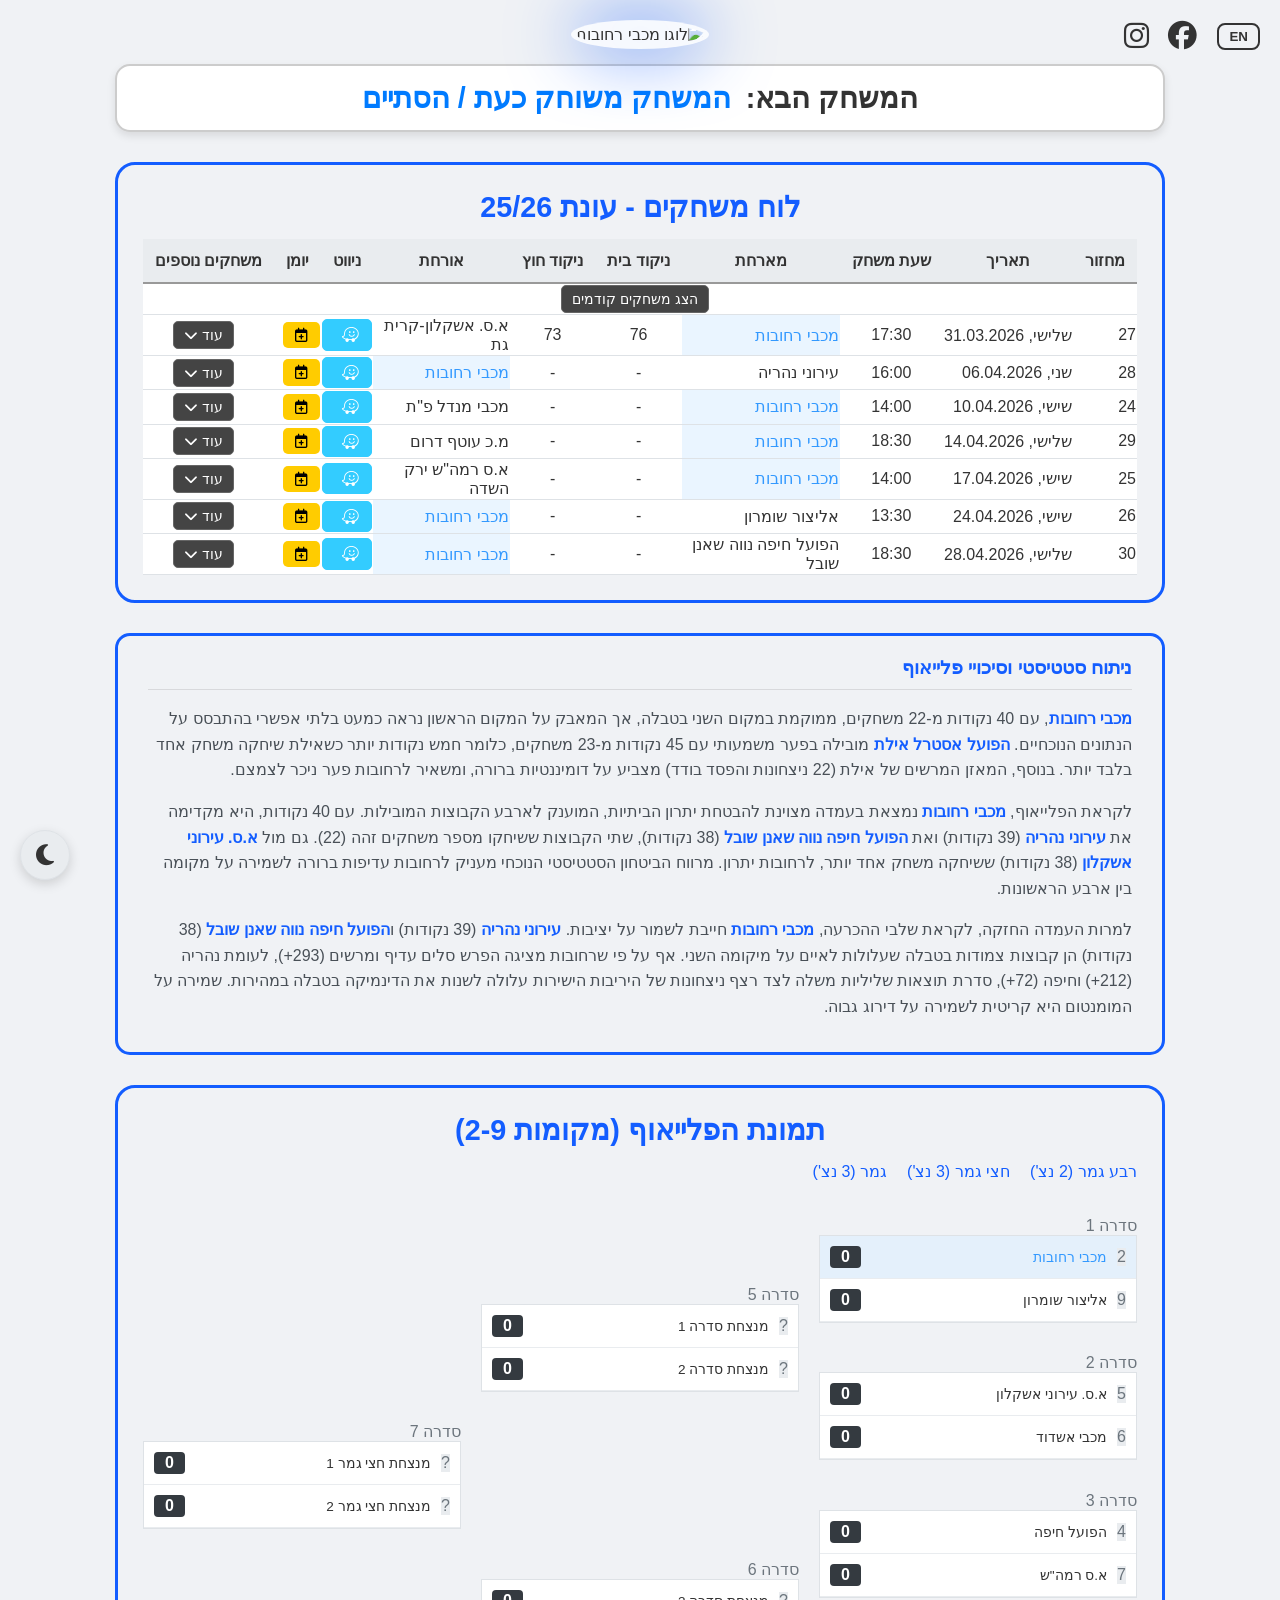
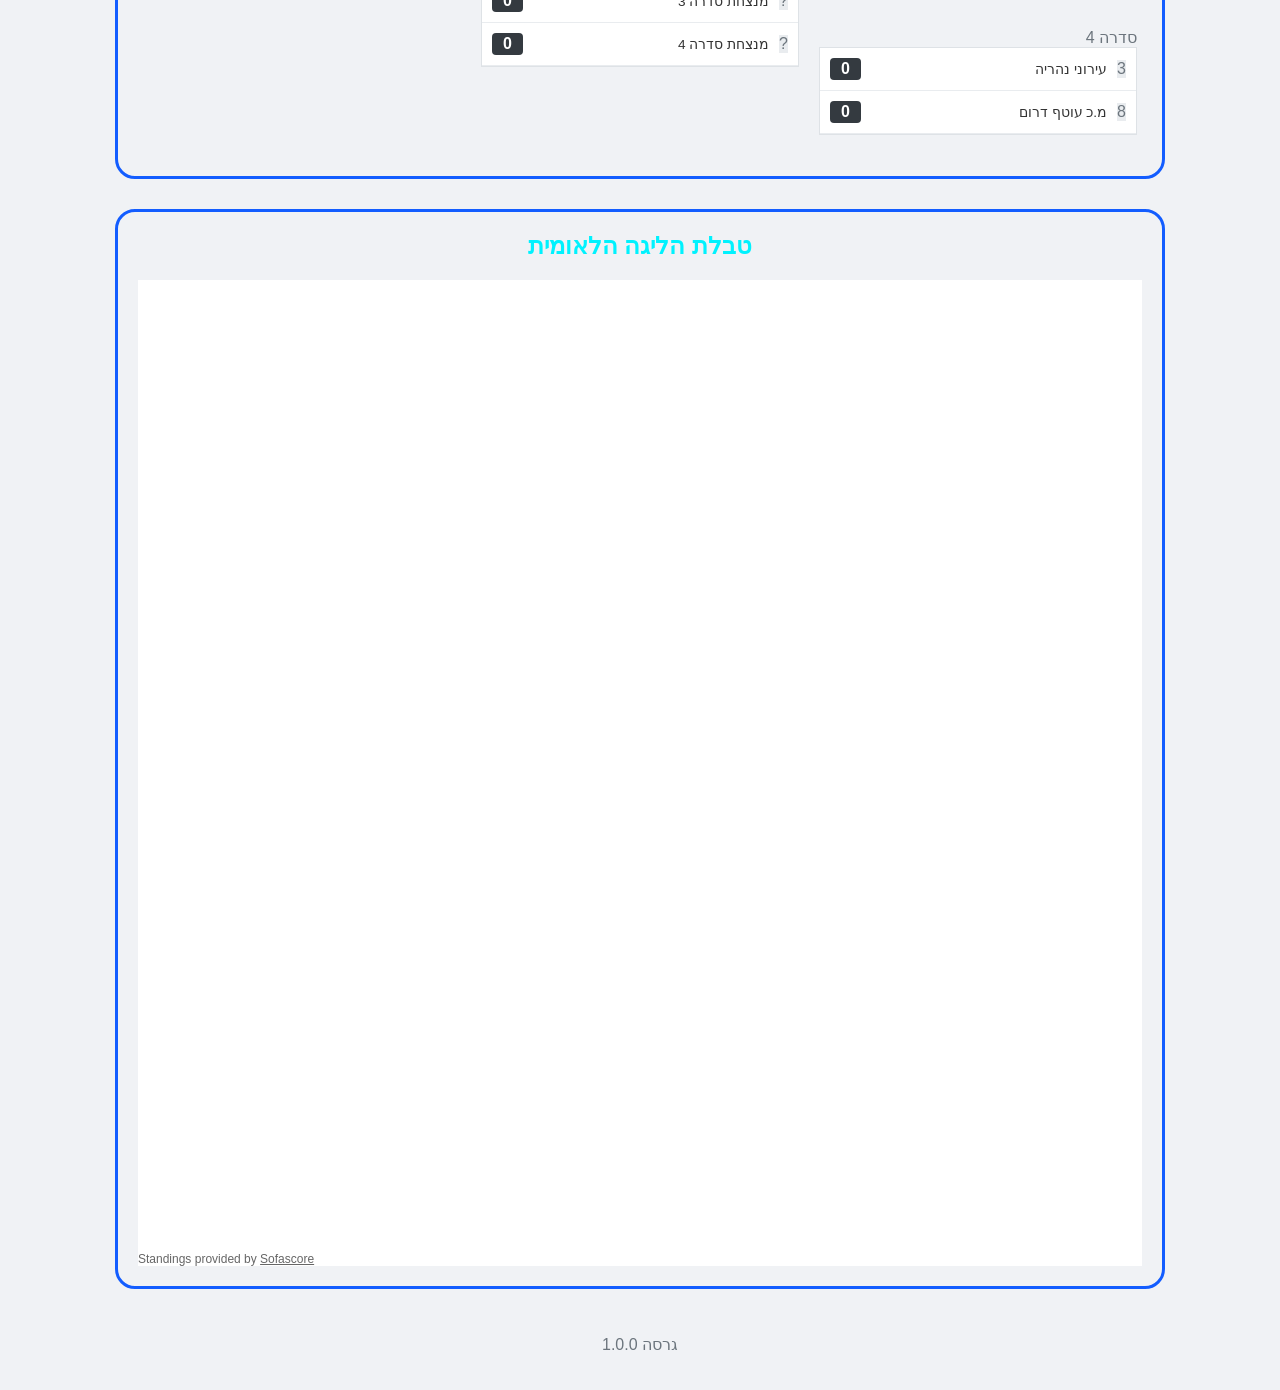
==== index.html @ 527f6a9d "Automated update of games schedule and insights" ====
<!DOCTYPE html>
<html lang="he" dir="rtl">
<head>
    <meta charset="UTF-8">
    <meta name="viewport" content="width=device-width, initial-scale=1.0, maximum-scale=1.0, user-scalable=no">
    <title>פורטל משחקים - מכבי רחובות 25/26</title>
    <link rel="stylesheet" href="https://cdnjs.cloudflare.com/ajax/libs/font-awesome/6.5.1/css/all.min.css">
    
<!-- Google tag (gtag.js) -->
<script async src="https://www.googletagmanager.com/gtag/js?id=G-8VQKQ3BHCW"></script>
<script>
  window.dataLayer = window.dataLayer || [];
  function gtag(){dataLayer.push(arguments);}
  gtag('js', new Date());

  gtag('config', 'G-8VQKQ3BHCW');
</script>

    <style>
        :root {
            /* Light Mode Vars */
            --main-blue: #135DFF;
            --bg-light: #f0f2f5;
            --text-light: #333;
            --container-bg-light: #ffffff;
            --header-bg-light: #e9ecef;
            --row-hover-light: #f8f9fa;
            --border-color-light: #dee2e6;
            
            /* New, softer Dark Mode Palette */
            --dark-bg: #1A1D24;          /* Deep, soft navy background */
            --dark-surface: #262A35;     /* Lighter surface for containers */
            --dark-primary: #3A86FF;     /* A softer, modern blue accent */
            --dark-text-primary: #F0F2F5;  /* Off-white for primary text */
            --dark-text-secondary: #A9B1C2;/* Muted text for secondary info */
            --dark-border: #3A4A69;
        }

        body { 
            margin: 0; 
            padding: 20px; 
            font-family: 'Segoe UI', Arial, sans-serif; 
            min-height: 100vh; 
            display: flex; 
            flex-direction: column; 
            align-items: center; 
            transition: background-color 0.3s, color 0.3s;
        }

        /* --- Light Mode (Default) --- */
        body {
            background: var(--bg-light);
            color: var(--text-light);
        }
        .logo-container img {
            width: 250px;
            filter: drop-shadow(0 0 35px var(--main-blue));
            border-radius: 50%;
            background-color: rgba(255, 255, 255, 0.85);
            padding: 5px;
        }
        .insights-box, .bracket-container, .container, .widget-box {
            border: 3px solid var(--main-blue);
        }
        .countdown-box {
            background-color: var(--container-bg-light);
            border: 2px solid #ccc;
            box-shadow: 0 4px 8px rgba(0,0,0,0.1);
        }
        h1, .insights-header, .round-title { color: var(--main-blue); }
        .subtitle { color: #6c757d; }
        th {
            background-color: var(--header-bg-light);
            color: #333;
            border-bottom: 2px solid #999;
        }
        .game-row { background-color: #fff; transition: background-color 0.3s; }
        .game-row:hover { background-color: var(--row-hover-light); }
        .game-row td { border-bottom: 1px solid var(--border-color-light); }
        .game-result { text-align: center; }
        .details-panel { background-color: #f8f9fa; display: none; opacity: 0; }
        .details-panel.open-anim { display: table-row; animation: fadeInRow 0.3s ease-out forwards; }
        .details-panel.closing-anim { display: table-row; animation: fadeOutRow 0.2s ease-in forwards; }
        .details-panel td { color: #555; border-bottom: 1px solid var(--border-color-light); }
        .insights-content p { color: #495057; }
        .insights-content strong { color: var(--main-blue); }
        .series-label { color: #6c757d; }
        .matchup { background: #f8f9fa; border: 1px solid #dee2e6; }
        .team-slot { background: #fff; border-bottom: 1px solid #e9ecef; }
        .seed-badge { background: #e9ecef; color: #6c757d; }
        .series-score { background: #343a40; color: #fff; }
        .widget-content { background: #fff; }
        footer { color: #6c757d; }
        .social-icons a { color: var(--text-light); }

        /* --- Dark Mode --- */
        body.dark-mode {
            background: var(--dark-bg);
            color: var(--dark-text-primary);
        }
        .dark-mode .insights-box, .dark-mode .bracket-container, .dark-mode .container, .dark-mode .widget-box {
            background-color: var(--dark-surface);
            border-color: var(--dark-primary);
            box-shadow: 0 0 15px rgba(58, 134, 255, 0.2);
        }
        .dark-mode .countdown-box { 
            background-color: var(--dark-surface); 
            border-color: var(--dark-border);
        }
        .dark-mode h1, .dark-mode .insights-header, .dark-mode .round-title { 
            color: var(--dark-primary); 
            text-shadow: 0 0 8px rgba(58, 134, 255, 0.5);
        }
        .dark-mode .subtitle { color: var(--dark-text-secondary); }
        .dark-mode th { 
            background-color: #20242D;
            color: var(--dark-primary); 
            border-bottom: 2px solid var(--dark-border);
        }
        .dark-mode .game-row { background-color: var(--dark-surface); }
        .dark-mode .game-row:hover { background-color: #313642; }
        .dark-mode .game-row td, .dark-mode .details-panel td { border-bottom: 1px solid var(--dark-border); }
        .dark-mode .details-panel { background-color: #20242D; }
        .dark-mode .details-panel td { color: var(--dark-text-secondary); }
        .dark-mode .insights-header { border-bottom-color: var(--dark-border); }
        .dark-mode .insights-content p { color: var(--dark-text-primary); }
        .dark-mode .insights-content strong { color: var(--dark-primary); }
        .dark-mode .series-label { color: var(--dark-text-secondary); }
        .dark-mode .matchup { background: #20242D; border-color: var(--dark-border); }
        .dark-mode .team-slot { background: var(--dark-surface); border-bottom-color: var(--dark-border); }
        .dark-mode .seed-badge { background: #333; color: var(--dark-text-secondary); }
        .dark-mode .series-score { background: var(--dark-primary); color: var(--dark-bg); }
        .dark-mode .widget-content { background: var(--dark-surface); }
        .dark-mode .social-icons a { color: var(--dark-text-primary); }
        .dark-mode .social-icons a:hover { color: var(--dark-primary); }
        .dark-mode footer { color: var(--dark-text-secondary); }
        .dark-mode .timer-display { color: var(--dark-primary); }
        .dark-mode .rehovot-highlight { color: #87CEEB !important; background: rgba(58, 134, 255, 0.1) !important; }

        @keyframes fadeInRow { 0% { opacity: 0; } 100% { opacity: 1; } }
        @keyframes fadeOutRow { 0% { opacity: 1; } 100% { opacity: 0; display: none; } }

        /* --- Theme Toggle FAB --- */
        .theme-fab {
            display: flex;
            justify-content: center;
            align-items: center;
            position: fixed;
            bottom: 20px;
            left: 20px;
            width: 50px;
            height: 50px;
            background-color: var(--header-bg-light);
            color: var(--text-light);
            border-radius: 50%;
            border: 1px solid var(--border-color-light);
            box-shadow: 0 4px 12px rgba(0,0,0,0.15);
            cursor: pointer;
            font-size: 1.5rem;
            z-index: 1000;
            transition: all 0.3s ease;
        }
        .dark-mode .theme-fab {
            background-color: var(--dark-surface);
            color: var(--dark-text-primary);
            border-color: var(--dark-border);
        }
        .theme-fab:hover {
            transform: scale(1.1);
            box-shadow: 0 6px 16px rgba(0,0,0,0.2);
        }

        .header-utilities { display: flex; align-items: center; gap: 20px; position: absolute; top: 20px; right: 20px; }
        .social-icons a { font-size: 1.8rem; text-decoration: none; transition: color 0.3s; }
        .social-icons a:hover { color: var(--main-blue); }

        /* General Styles & Fixes */
        .logo-container { margin-bottom: 15px; text-align: center; }
        .countdown-box { display: flex; justify-content: center; align-items: center; gap: 15px; padding: 15px 30px; border-radius: 15px; text-align: center; margin-bottom: 30px; width: 100%; max-width: 1050px; box-sizing: border-box; }
        .next-game-label { font-size: 1.8em; font-weight: bold; color: var(--text-light); }
        .dark-mode .next-game-label { color: var(--dark-text-primary); }
        .timer-display { font-size: 1.8em; font-weight: bold; color: #007bff; }
        .insights-box { padding: 20px 30px; border-radius: 15px; margin-bottom: 30px; width: 100%; max-width: 1050px; box-sizing: border-box; }
        .insights-header { font-size: 1.2em; font-weight: bold; margin-bottom: 15px; border-bottom: 1px solid rgba(0,0,0,0.1); padding-bottom: 10px; display: flex; align-items: center; gap: 10px; }
        .insights-content p { line-height: 1.6; margin-bottom: 12px; }
        .bracket-container { width: 100%; max-width: 1050px; padding: 25px; border-radius: 20px; margin-bottom: 30px; box-sizing: border-box; }
        .bracket-wrapper { display: flex; flex-direction: column; overflow-x: auto; }
        .bracket-headers { display: flex; gap: 20px; margin-bottom: 20px; min-width: 750px; }
        .bracket-body { display: flex; gap: 20px; min-height: 550px; min-width: 750px; }
        .bracket-column { flex: 1; display: flex; flex-direction: column; }
        .matchup-slot { flex: 1; display: flex; flex-direction: column; justify-content: center; }
        .team-slot { padding: 10px; display: flex; align-items: center; gap: 10px; }
        .team-name { flex-grow: 1; font-size: 0.85em; }
        .series-score { font-weight: bold; padding: 2px 8px; border-radius: 4px; min-width: 15px; text-align: center; }
        .winner-highlight { background: #00ff88 !important; color: #000 !important; }
        .rehovot-highlight { color: #3399ff !important; background: rgba(51, 153, 255, 0.1) !important; }
        .container { padding: 25px; border-radius: 20px; width: 100%; max-width: 1050px; margin-bottom: 30px; box-sizing: border-box; }
        h1 { text-align: center; font-size: 1.8em; margin: 0 0 15px 0; }
        .table-responsive { width: 100%; overflow-x: auto; }
        table { width: 100%; border-collapse: collapse; min-width: 650px; }
        th { padding: 12px; white-space: nowrap; }
        .game-row td:nth-child(2) { white-space: nowrap; } /* Prevents date column from wrapping */
        .table-responsive th:nth-child(3), .table-responsive td:nth-child(3) { text-align: center; } /* ממרכז את עמודת שעת המשחק */
        
        .action-btns { display: flex; gap: 8px; justify-content: center; align-items: center; }
        .btn { padding: 6px 12px; border-radius: 5px; font-size: 0.9em; text-decoration: none; font-weight: bold; cursor: pointer; border: none; display: flex; align-items: center; gap: 5px; }
        .waze-btn { background: #33ccff; color: #ffffff; border: 1px solid #33ccff; }
        .waze-btn i { font-size: 1.2em; }
        .waze-btn:hover { background: #2bb8e6; }
        .cal-btn { background: #ffcc00; color: #000; } /* Keeping this yellow as it's a known brand color for calendars */
        .cal-btn:hover { background: #e6b800; }
        .details-toggle { cursor: pointer; font-size: 0.85em; background: #444; color: #fff; padding: 5px 10px; border-radius: 5px; margin-right: 10px; border: 1px solid #666;}

        .widgets-wrapper { display: flex; flex-wrap: wrap; gap: 20px; width: 100%; max-width: 1050px; margin-bottom: 30px; }
        .widget-box { padding: 20px; border-radius: 20px; flex: 1; min-width: 300px; box-sizing: border-box; }
        .action-col {
            text-align: center;
            vertical-align: middle;
            white-space: nowrap;
            width: 1%;
        }
        
        html[lang="en"] .lang-he { display: none; }
        html[lang="he"] .lang-en { display: none; }

        #lang-toggle {
            background: transparent;
            border: 2px solid var(--text-light);
            color: var(--text-light);
            border-radius: 8px;
            padding: 4px 10px;
            cursor: pointer;
            font-weight: bold;
            font-family: inherit;
            transition: all 0.3s ease;
        }
        .dark-mode #lang-toggle { border-color: var(--dark-text-primary); color: var(--dark-text-primary); }
        #lang-toggle:hover { background: var(--main-blue); color: white; border-color: var(--main-blue); }
        .past-game, .past-game-details { display: none; }

        /* --- Mobile Responsiveness --- */
        @media (max-width: 768px) {
            body { padding: 10px; }
            .header-utilities { gap: 15px; }
            .social-icons a { font-size: 1.5rem; }
            .logo-container img { width: 180px; }
            h1 { font-size: 1.4em; }
            .container, .insights-box, .countdown-box, .bracket-container, .widget-box {
                padding: 15px;
                margin-bottom: 20px;
            }
            .countdown-box { flex-direction: column; gap: 5px; }
            .next-game-label, .timer-display { font-size: 1.4em; }
            th, td { font-size: 0.85rem; padding: 8px 5px; }
            .btn { padding: 5px 8px; font-size: 0.8rem; }
            .waze-btn i { font-size: 1rem; }
            .details-toggle { margin-right: 5px; }
        }
    </style>
</head>
<body>

<div class="header-utilities">
    <button id="lang-toggle" aria-label="Toggle Language">EN</button>
    <div class="social-icons">
        <a href="https://www.facebook.com/rehovotbc" target="_blank" aria-label="Facebook"><i class="fab fa-facebook"></i></a>
        <a href="https://www.instagram.com/maccabi_rehovot_bc/" target="_blank" aria-label="Instagram" style="margin-right: 15px;"><i class="fab fa-instagram"></i></a>
    </div>
</div>

<div class="logo-container">
    <img src="https://i.ibb.co/W41jh0Vq/Copy-of-01.png" alt="לוגו מכבי רחובות">
</div>

<div class="countdown-box">
    <div class="next-game-label" data-i18n="next_game">המשחק הבא:</div>
    <div class="timer-display" id="timer" data-i18n="timer_loading">טוען שעון...</div>
</div>

<div class="container">
    <h1 data-i18n="schedule_title">לוח משחקים - עונת 25/26</h1>
    <div class="table-responsive">
        <table>
            <thead><tr><th data-i18n="th_round">מחזור</th><th data-i18n="th_date">תאריך</th><th data-i18n="th_time">שעת משחק</th><th data-i18n="th_home">מארחת</th><th data-i18n="th_home_score">ניקוד בית</th><th data-i18n="th_away_score">ניקוד חוץ</th><th data-i18n="th_away">אורחת</th><th class="action-col" data-i18n="th_nav">ניווט</th><th class="action-col" data-i18n="th_cal">יומן</th><th class="action-col" data-i18n="th_more">משחקים נוספים</th></tr></thead>
            <tbody id="games-table-body">
<tr class="game-row" id="past-games-toggle-row">
            <td colspan="10" style="text-align: center; cursor: pointer;" onclick="togglePastGames()">
                <button id="past-games-toggle-btn" class="details-toggle">הצג משחקים קודמים</button>
            </td>
        </tr><tr class="game-row past-game">
            <td>11</td><td>רביעי, 15.10.2025</td><td>18:30</td><td class="rehovot-highlight">מכבי רחובות</td>
            <td class="game-result">77</td><td class="game-result">86</td>
            <td class="">אליצור שומרון</td><td class="action-col"><a href="https://waze.com/ul?q=%D7%90%D7%95%D7%9C%D7%9D+%D7%91%D7%A8%D7%96%D7%99%D7%9C%D7%99%2C+%D7%A8%D7%97%27+%D7%99%D7%A2%D7%A7%D7%91+%D7%A8%D7%99%D7%99%D7%A4%D7%9F+6%2C+%D7%A8%D7%97%D7%95%D7%91%D7%95%D7%AA&navigate=yes" target="_blank" class="btn waze-btn"><i class="fa-brands fa-waze"></i></a></td>
            <td class="action-col"><button onclick="addToCalendar('מכבי רחובות נגד אליצור שומרון', '2025.10.15', '18:30', 'אולם ברזילי, רח\' יעקב רייפן 6, רחובות')" class="btn cal-btn"><i class="fa-regular fa-calendar-plus"></i></button></td><td class="action-col"><button class="details-toggle" onclick="toggleDetails('d11')">עוד <i class="fa-solid fa-chevron-down"></i></button></td></tr><tr class="details-panel past-game-details d11">
                <td>11</td><td>רביעי, 10.12.2025</td><td>19:30</td><td>מ.ס צפת</td>
                <td class="game-result">89</td><td class="game-result">105</td>
                <td>הפועל חיפה נווה שאנן שובל</td><td class="action-col"><a href="https://waze.com/ul?q=%D7%90%D7%95%D7%9C%D7%9D+%D7%94%D7%A4%D7%99%D7%A1%2C+%D7%A8%D7%97%27+%D7%96%27%D7%91%D7%95%D7%98%D7%99%D7%A0%D7%A1%D7%A7%D7%99+1%2C+%D7%A6%D7%A4%D7%AA&navigate=yes" target="_blank" class="btn waze-btn"><i class="fa-brands fa-waze"></i></a></td>
                <td class="action-col"><button onclick="addToCalendar('מ.ס צפת נגד הפועל חיפה נווה שאנן שובל', '2025.12.10', '19:30', 'אולם הפיס, רח\' ז\'בוטינסקי 1, צפת')" class="btn cal-btn"><i class="fa-regular fa-calendar-plus"></i></button></td><td class="action-col"></td></tr><tr class="details-panel past-game-details d11">
                <td>11</td><td>שישי, 12.12.2025</td><td>13:00</td><td>עירוני נהריה</td>
                <td class="game-result">95</td><td class="game-result">89</td>
                <td>מכבי גיא נתן חיפה</td><td class="action-col"><a href="https://waze.com/ul?q=%D7%94%D7%99%D7%9B%D7%9C+%D7%94%D7%A1%D7%A4%D7%95%D7%A8%D7%98+%D7%A2%D7%99%D7%9F+%D7%A9%D7%A8%D7%94%2C+%D7%A8%D7%97%27+%D7%94%D7%93%D7%91%D7%95%D7%A8%D7%A0%D7%99%D7%AA+11%2C+%D7%A0%D7%94%D7%A8%D7%99%D7%94&navigate=yes" target="_blank" class="btn waze-btn"><i class="fa-brands fa-waze"></i></a></td>
                <td class="action-col"><button onclick="addToCalendar('עירוני נהריה נגד מכבי גיא נתן חיפה', '2025.12.12', '13:00', 'היכל הספורט עין שרה, רח\' הדבורנית 11, נהריה')" class="btn cal-btn"><i class="fa-regular fa-calendar-plus"></i></button></td><td class="action-col"></td></tr><tr class="game-row past-game">
            <td>3</td><td>שלישי, 21.10.2025</td><td>19:00</td><td class="">אליצור יבנה</td>
            <td class="game-result">86</td><td class="game-result">89</td>
            <td class="rehovot-highlight">מכבי רחובות</td><td class="action-col"><a href="https://waze.com/ul?q=%D7%94%D7%99%D7%9B%D7%9C+%D7%94%D7%A1%D7%A4%D7%95%D7%A8%D7%98+%D7%A2%22%D7%A9+%D7%A8%D7%9C%D7%A3+%D7%A7%D7%9C%D7%99%D7%99%D7%9F%2C+%D7%A8%D7%97%27+%D7%94%D7%93%D7%95%D7%92%D7%99%D7%AA+22%2C+%D7%99%D7%91%D7%A0%D7%94&navigate=yes" target="_blank" class="btn waze-btn"><i class="fa-brands fa-waze"></i></a></td>
            <td class="action-col"><button onclick="addToCalendar('אליצור יבנה נגד מכבי רחובות', '2025.10.21', '19:00', 'היכל הספורט ע&quot;ש רלף קליין, רח\' הדוגית 22, יבנה')" class="btn cal-btn"><i class="fa-regular fa-calendar-plus"></i></button></td><td class="action-col"><button class="details-toggle" onclick="toggleDetails('d3')">עוד <i class="fa-solid fa-chevron-down"></i></button></td></tr><tr class="details-panel past-game-details d3">
                <td>3</td><td>שישי, 24.10.2025</td><td>13:45</td><td>הפועל חיפה נווה שאנן שובל</td>
                <td class="game-result">77</td><td class="game-result">82</td>
                <td>עירוני נהריה</td><td class="action-col"><a href="https://waze.com/ul?q=%D7%94%D7%99%D7%9B%D7%9C+%D7%94%D7%A1%D7%A4%D7%95%D7%A8%D7%98+%D7%A8%D7%95%D7%9E%D7%9E%D7%94%2C+%D7%97%D7%99%D7%A4%D7%94&navigate=yes" target="_blank" class="btn waze-btn"><i class="fa-brands fa-waze"></i></a></td>
                <td class="action-col"><button onclick="addToCalendar('הפועל חיפה נווה שאנן שובל נגד עירוני נהריה', '2025.10.24', '13:45', 'היכל הספורט רוממה, חיפה')" class="btn cal-btn"><i class="fa-regular fa-calendar-plus"></i></button></td><td class="action-col"></td></tr><tr class="game-row past-game">
            <td>4</td><td>שלישי, 28.10.2025</td><td>18:30</td><td class="rehovot-highlight">מכבי רחובות</td>
            <td class="game-result">92</td><td class="game-result">77</td>
            <td class="">מכבי רוטשטיין אשדוד</td><td class="action-col"><a href="https://waze.com/ul?q=%D7%90%D7%95%D7%9C%D7%9D+%D7%91%D7%A8%D7%96%D7%99%D7%9C%D7%99%2C+%D7%A8%D7%97%27+%D7%99%D7%A2%D7%A7%D7%91+%D7%A8%D7%99%D7%99%D7%A4%D7%9F+6%2C+%D7%A8%D7%97%D7%95%D7%91%D7%95%D7%AA&navigate=yes" target="_blank" class="btn waze-btn"><i class="fa-brands fa-waze"></i></a></td>
            <td class="action-col"><button onclick="addToCalendar('מכבי רחובות נגד מכבי רוטשטיין אשדוד', '2025.10.28', '18:30', 'אולם ברזילי, רח\' יעקב רייפן 6, רחובות')" class="btn cal-btn"><i class="fa-regular fa-calendar-plus"></i></button></td><td class="action-col"><button class="details-toggle" onclick="toggleDetails('d4')">עוד <i class="fa-solid fa-chevron-down"></i></button></td></tr><tr class="details-panel past-game-details d4">
                <td>4</td><td>שלישי, 28.10.2025</td><td>19:00</td><td>עירוני נהריה</td>
                <td class="game-result">98</td><td class="game-result">78</td>
                <td>מכבי מעלה אדומים</td><td class="action-col"><a href="https://waze.com/ul?q=%D7%94%D7%99%D7%9B%D7%9C+%D7%94%D7%A1%D7%A4%D7%95%D7%A8%D7%98+%D7%A2%D7%99%D7%9F+%D7%A9%D7%A8%D7%94%2C+%D7%A8%D7%97%27+%D7%94%D7%93%D7%91%D7%95%D7%A8%D7%A0%D7%99%D7%AA+11%2C+%D7%A0%D7%94%D7%A8%D7%99%D7%94&navigate=yes" target="_blank" class="btn waze-btn"><i class="fa-brands fa-waze"></i></a></td>
                <td class="action-col"><button onclick="addToCalendar('עירוני נהריה נגד מכבי מעלה אדומים', '2025.10.28', '19:00', 'היכל הספורט עין שרה, רח\' הדבורנית 11, נהריה')" class="btn cal-btn"><i class="fa-regular fa-calendar-plus"></i></button></td><td class="action-col"></td></tr><tr class="details-panel past-game-details d4">
                <td>4</td><td>שלישי, 28.10.2025</td><td>19:30</td><td>מ.כ עוטף דרום</td>
                <td class="game-result">76</td><td class="game-result">84</td>
                <td>הפועל חיפה נווה שאנן שובל</td><td class="action-col"><a href="https://waze.com/ul?q=%D7%9E%D7%95%D7%A2%D7%A6%D7%94+%D7%90%D7%96%D7%95%D7%A8%D7%99%D7%AA+%D7%90%D7%A9%D7%9B%D7%95%D7%9C%2C+%D7%A7%D7%99%D7%91%D7%95%D7%A5+%D7%9E%D7%92%D7%9F&navigate=yes" target="_blank" class="btn waze-btn"><i class="fa-brands fa-waze"></i></a></td>
                <td class="action-col"><button onclick="addToCalendar('מ.כ עוטף דרום נגד הפועל חיפה נווה שאנן שובל', '2025.10.28', '19:30', 'מועצה אזורית אשכול, קיבוץ מגן')" class="btn cal-btn"><i class="fa-regular fa-calendar-plus"></i></button></td><td class="action-col"></td></tr><tr class="game-row past-game">
            <td>5</td><td>שלישי, 04.11.2025</td><td>18:30</td><td class="">הפועל מגדל העמק-יזרעאל</td>
            <td class="game-result">90</td><td class="game-result">88</td>
            <td class="rehovot-highlight">מכבי רחובות</td><td class="action-col"><a href="https://waze.com/ul?q=%D7%91%D7%99%D7%94%22%D7%A1+%D7%99%D7%A2%D7%A8%D7%AA+%D7%94%D7%A2%D7%9E%D7%A7%2C+%D7%9E%D7%92%D7%93%D7%9C+%D7%94%D7%A2%D7%9E%D7%A7&navigate=yes" target="_blank" class="btn waze-btn"><i class="fa-brands fa-waze"></i></a></td>
            <td class="action-col"><button onclick="addToCalendar('הפועל מגדל העמק-יזרעאל נגד מכבי רחובות', '2025.11.04', '18:30', 'ביה&quot;ס יערת העמק, מגדל העמק')" class="btn cal-btn"><i class="fa-regular fa-calendar-plus"></i></button></td><td class="action-col"><button class="details-toggle" onclick="toggleDetails('d5')">עוד <i class="fa-solid fa-chevron-down"></i></button></td></tr><tr class="details-panel past-game-details d5">
                <td>5</td><td>רביעי, 05.11.2025</td><td>19:00</td><td>הפועל אסטרל אילת</td>
                <td class="game-result">78</td><td class="game-result">84</td>
                <td>עירוני נהריה</td><td class="action-col"><a href="https://waze.com/ul?q=%D7%90%D7%95%D7%9C%D7%9D+%D7%91%D7%92%D7%99%D7%9F%2C+%D7%A8%D7%97%27+%D7%94%D7%A1%D7%A4%D7%95%D7%A8%D7%98%D7%90%D7%99%D7%9D+1%2C+%D7%90%D7%99%D7%9C%D7%AA&navigate=yes" target="_blank" class="btn waze-btn"><i class="fa-brands fa-waze"></i></a></td>
                <td class="action-col"><button onclick="addToCalendar('הפועל אסטרל אילת נגד עירוני נהריה', '2025.11.05', '19:00', 'אולם בגין, רח\' הספורטאים 1, אילת')" class="btn cal-btn"><i class="fa-regular fa-calendar-plus"></i></button></td><td class="action-col"></td></tr><tr class="details-panel past-game-details d5">
                <td>5</td><td>שישי, 07.11.2025</td><td>12:45</td><td>הפועל חיפה נווה שאנן שובל</td>
                <td class="game-result">77</td><td class="game-result">93</td>
                <td>א.ס רמה&quot;ש ירק השדה</td><td class="action-col"><a href="https://waze.com/ul?q=%D7%94%D7%99%D7%9B%D7%9C+%D7%94%D7%A1%D7%A4%D7%95%D7%A8%D7%98+%D7%A8%D7%95%D7%9E%D7%9E%D7%94%2C+%D7%97%D7%99%D7%A4%D7%94&navigate=yes" target="_blank" class="btn waze-btn"><i class="fa-brands fa-waze"></i></a></td>
                <td class="action-col"><button onclick="addToCalendar('הפועל חיפה נווה שאנן שובל נגד א.ס רמה&quot;ש ירק השדה', '2025.11.07', '12:45', 'היכל הספורט רוממה, חיפה')" class="btn cal-btn"><i class="fa-regular fa-calendar-plus"></i></button></td><td class="action-col"></td></tr><tr class="game-row past-game">
            <td>6</td><td>שלישי, 11.11.2025</td><td>18:30</td><td class="rehovot-highlight">מכבי רחובות</td>
            <td class="game-result">101</td><td class="game-result">70</td>
            <td class="">מ.ס צפת</td><td class="action-col"><a href="https://waze.com/ul?q=%D7%90%D7%95%D7%9C%D7%9D+%D7%91%D7%A8%D7%96%D7%99%D7%9C%D7%99%2C+%D7%A8%D7%97%27+%D7%99%D7%A2%D7%A7%D7%91+%D7%A8%D7%99%D7%99%D7%A4%D7%9F+6%2C+%D7%A8%D7%97%D7%95%D7%91%D7%95%D7%AA&navigate=yes" target="_blank" class="btn waze-btn"><i class="fa-brands fa-waze"></i></a></td>
            <td class="action-col"><button onclick="addToCalendar('מכבי רחובות נגד מ.ס צפת', '2025.11.11', '18:30', 'אולם ברזילי, רח\' יעקב רייפן 6, רחובות')" class="btn cal-btn"><i class="fa-regular fa-calendar-plus"></i></button></td><td class="action-col"><button class="details-toggle" onclick="toggleDetails('d6')">עוד <i class="fa-solid fa-chevron-down"></i></button></td></tr><tr class="details-panel past-game-details d6">
                <td>6</td><td>שלישי, 11.11.2025</td><td>18:45</td><td>עירוני נהריה</td>
                <td class="game-result">84</td><td class="game-result">98</td>
                <td>אליצור יבנה</td><td class="action-col"><a href="https://waze.com/ul?q=%D7%94%D7%99%D7%9B%D7%9C+%D7%94%D7%A1%D7%A4%D7%95%D7%A8%D7%98+%D7%A2%D7%99%D7%9F+%D7%A9%D7%A8%D7%94%2C+%D7%A8%D7%97%27+%D7%94%D7%93%D7%91%D7%95%D7%A8%D7%A0%D7%99%D7%AA+11%2C+%D7%A0%D7%94%D7%A8%D7%99%D7%94&navigate=yes" target="_blank" class="btn waze-btn"><i class="fa-brands fa-waze"></i></a></td>
                <td class="action-col"><button onclick="addToCalendar('עירוני נהריה נגד אליצור יבנה', '2025.11.11', '18:45', 'היכל הספורט עין שרה, רח\' הדבורנית 11, נהריה')" class="btn cal-btn"><i class="fa-regular fa-calendar-plus"></i></button></td><td class="action-col"></td></tr><tr class="details-panel past-game-details d6">
                <td>6</td><td>שלישי, 11.11.2025</td><td>19:00</td><td>הפועל חיפה נווה שאנן שובל</td>
                <td class="game-result">83</td><td class="game-result">93</td>
                <td>מכבי מעלה אדומים</td><td class="action-col"><a href="https://waze.com/ul?q=%D7%94%D7%99%D7%9B%D7%9C+%D7%94%D7%A1%D7%A4%D7%95%D7%A8%D7%98+%D7%A8%D7%95%D7%9E%D7%9E%D7%94%2C+%D7%97%D7%99%D7%A4%D7%94&navigate=yes" target="_blank" class="btn waze-btn"><i class="fa-brands fa-waze"></i></a></td>
                <td class="action-col"><button onclick="addToCalendar('הפועל חיפה נווה שאנן שובל נגד מכבי מעלה אדומים', '2025.11.11', '19:00', 'היכל הספורט רוממה, חיפה')" class="btn cal-btn"><i class="fa-regular fa-calendar-plus"></i></button></td><td class="action-col"></td></tr><tr class="game-row past-game">
            <td>7</td><td>שלישי, 18.11.2025</td><td>18:30</td><td class="">א.ס. עירוני אשקלון</td>
            <td class="game-result">75</td><td class="game-result">82</td>
            <td class="rehovot-highlight">מכבי רחובות</td><td class="action-col"><a href="https://waze.com/ul?q=%D7%A9%D7%93%27+%D7%91%D7%9F+%D7%92%D7%95%D7%A8%D7%99%D7%95%D7%9F+37%2C+%D7%90%D7%A9%D7%A7%D7%9C%D7%95%D7%9F&navigate=yes" target="_blank" class="btn waze-btn"><i class="fa-brands fa-waze"></i></a></td>
            <td class="action-col"><button onclick="addToCalendar('א.ס. עירוני אשקלון נגד מכבי רחובות', '2025.11.18', '18:30', 'שד\' בן גוריון 37, אשקלון')" class="btn cal-btn"><i class="fa-regular fa-calendar-plus"></i></button></td><td class="action-col"><button class="details-toggle" onclick="toggleDetails('d7')">עוד <i class="fa-solid fa-chevron-down"></i></button></td></tr><tr class="details-panel past-game-details d7">
                <td>7</td><td>שלישי, 18.11.2025</td><td>18:30</td><td>הפועל אסטרל אילת</td>
                <td class="game-result">87</td><td class="game-result">91</td>
                <td>הפועל חיפה נווה שאנן שובל</td><td class="action-col"><a href="https://waze.com/ul?q=%D7%90%D7%95%D7%9C%D7%9D+%D7%91%D7%92%D7%99%D7%9F%2C+%D7%A8%D7%97%27+%D7%94%D7%A1%D7%A4%D7%95%D7%A8%D7%98%D7%90%D7%99%D7%9D+1%2C+%D7%90%D7%99%D7%9C%D7%AA&navigate=yes" target="_blank" class="btn waze-btn"><i class="fa-brands fa-waze"></i></a></td>
                <td class="action-col"><button onclick="addToCalendar('הפועל אסטרל אילת נגד הפועל חיפה נווה שאנן שובל', '2025.11.18', '18:30', 'אולם בגין, רח\' הספורטאים 1, אילת')" class="btn cal-btn"><i class="fa-regular fa-calendar-plus"></i></button></td><td class="action-col"></td></tr><tr class="details-panel past-game-details d7">
                <td>7</td><td>שלישי, 18.11.2025</td><td>19:00</td><td>מכבי רוטשטיין אשדוד</td>
                <td class="game-result">91</td><td class="game-result">81</td>
                <td>עירוני נהריה</td><td class="action-col"><a href="https://waze.com/ul?q=%D7%9E%D7%A7%D7%99%D7%A3+%D7%96%27%2C+%D7%A8%D7%95%D7%91%D7%A2+%D7%A1%D7%99%D7%98%D7%99%2C+%D7%A8%D7%97%27+%D7%94%D7%A2%D7%A6%D7%9E%D7%90%D7%95%D7%AA+62%2C+%D7%90%D7%A9%D7%93%D7%95%D7%93&navigate=yes" target="_blank" class="btn waze-btn"><i class="fa-brands fa-waze"></i></a></td>
                <td class="action-col"><button onclick="addToCalendar('מכבי רוטשטיין אשדוד נגד עירוני נהריה', '2025.11.18', '19:00', 'מקיף ז\', רובע סיטי, רח\' העצמאות 62, אשדוד')" class="btn cal-btn"><i class="fa-regular fa-calendar-plus"></i></button></td><td class="action-col"></td></tr><tr class="game-row past-game">
            <td>1</td><td>שישי, 21.11.2025</td><td>12:45</td><td class="">מכבי מעלה אדומים</td>
            <td class="game-result">61</td><td class="game-result">80</td>
            <td class="rehovot-highlight">מכבי רחובות</td><td class="action-col"><a href="https://waze.com/ul?q=%D7%A8%D7%97%27+%D7%93%D7%A8%D7%9A+%D7%94%D7%92%D7%99%D7%90+5%2C+%D7%9E%D7%A2%D7%9C%D7%94+%D7%90%D7%93%D7%95%D7%9E%D7%99%D7%9D&navigate=yes" target="_blank" class="btn waze-btn"><i class="fa-brands fa-waze"></i></a></td>
            <td class="action-col"><button onclick="addToCalendar('מכבי מעלה אדומים נגד מכבי רחובות', '2025.11.21', '12:45', 'רח\' דרך הגיא 5, מעלה אדומים')" class="btn cal-btn"><i class="fa-regular fa-calendar-plus"></i></button></td><td class="action-col"><button class="details-toggle" onclick="toggleDetails('d1')">עוד <i class="fa-solid fa-chevron-down"></i></button></td></tr><tr class="details-panel past-game-details d1">
                <td>1</td><td>רביעי, 08.10.2025</td><td>19:00</td><td>הפועל חיפה נווה שאנן שובל</td>
                <td class="game-result">74</td><td class="game-result">79</td>
                <td>אליצור שומרון</td><td class="action-col"><a href="https://waze.com/ul?q=%D7%94%D7%99%D7%9B%D7%9C+%D7%94%D7%A1%D7%A4%D7%95%D7%A8%D7%98+%D7%A8%D7%95%D7%9E%D7%9E%D7%94%2C+%D7%97%D7%99%D7%A4%D7%94&navigate=yes" target="_blank" class="btn waze-btn"><i class="fa-brands fa-waze"></i></a></td>
                <td class="action-col"><button onclick="addToCalendar('הפועל חיפה נווה שאנן שובל נגד אליצור שומרון', '2025.10.08', '19:00', 'היכל הספורט רוממה, חיפה')" class="btn cal-btn"><i class="fa-regular fa-calendar-plus"></i></button></td><td class="action-col"></td></tr><tr class="details-panel past-game-details d1">
                <td>1</td><td>שישי, 31.10.2025</td><td>12:30</td><td>עירוני נהריה</td>
                <td class="game-result">86</td><td class="game-result">78</td>
                <td>א.ס רמה&quot;ש ירק השדה</td><td class="action-col"><a href="https://waze.com/ul?q=%D7%94%D7%99%D7%9B%D7%9C+%D7%94%D7%A1%D7%A4%D7%95%D7%A8%D7%98+%D7%A2%D7%99%D7%9F+%D7%A9%D7%A8%D7%94%2C+%D7%A8%D7%97%27+%D7%94%D7%93%D7%91%D7%95%D7%A8%D7%A0%D7%99%D7%AA+11%2C+%D7%A0%D7%94%D7%A8%D7%99%D7%94&navigate=yes" target="_blank" class="btn waze-btn"><i class="fa-brands fa-waze"></i></a></td>
                <td class="action-col"><button onclick="addToCalendar('עירוני נהריה נגד א.ס רמה&quot;ש ירק השדה', '2025.10.31', '12:30', 'היכל הספורט עין שרה, רח\' הדבורנית 11, נהריה')" class="btn cal-btn"><i class="fa-regular fa-calendar-plus"></i></button></td><td class="action-col"></td></tr><tr class="game-row past-game">
            <td>8</td><td>רביעי, 26.11.2025</td><td>19:00</td><td class="rehovot-highlight">מכבי רחובות</td>
            <td class="game-result">74</td><td class="game-result">95</td>
            <td class="">מכבי גיא נתן חיפה</td><td class="action-col"><a href="https://waze.com/ul?q=%D7%90%D7%95%D7%9C%D7%9D+%D7%91%D7%A8%D7%96%D7%99%D7%9C%D7%99%2C+%D7%A8%D7%97%27+%D7%99%D7%A2%D7%A7%D7%91+%D7%A8%D7%99%D7%99%D7%A4%D7%9F+6%2C+%D7%A8%D7%97%D7%95%D7%91%D7%95%D7%AA&navigate=yes" target="_blank" class="btn waze-btn"><i class="fa-brands fa-waze"></i></a></td>
            <td class="action-col"><button onclick="addToCalendar('מכבי רחובות נגד מכבי גיא נתן חיפה', '2025.11.26', '19:00', 'אולם ברזילי, רח\' יעקב רייפן 6, רחובות')" class="btn cal-btn"><i class="fa-regular fa-calendar-plus"></i></button></td><td class="action-col"><button class="details-toggle" onclick="toggleDetails('d8')">עוד <i class="fa-solid fa-chevron-down"></i></button></td></tr><tr class="details-panel past-game-details d8">
                <td>8</td><td>שני, 24.11.2025</td><td>20:45</td><td>הפועל חיפה נווה שאנן שובל</td>
                <td class="game-result">103</td><td class="game-result">104</td>
                <td>אליצור יבנה</td><td class="action-col"><a href="https://waze.com/ul?q=%D7%94%D7%99%D7%9B%D7%9C+%D7%94%D7%A1%D7%A4%D7%95%D7%A8%D7%98+%D7%A8%D7%95%D7%9E%D7%9E%D7%94%2C+%D7%97%D7%99%D7%A4%D7%94&navigate=yes" target="_blank" class="btn waze-btn"><i class="fa-brands fa-waze"></i></a></td>
                <td class="action-col"><button onclick="addToCalendar('הפועל חיפה נווה שאנן שובל נגד אליצור יבנה', '2025.11.24', '20:45', 'היכל הספורט רוממה, חיפה')" class="btn cal-btn"><i class="fa-regular fa-calendar-plus"></i></button></td><td class="action-col"></td></tr><tr class="details-panel past-game-details d8">
                <td>8</td><td>שלישי, 25.11.2025</td><td>19:15</td><td>עירוני נהריה</td>
                <td class="game-result">88</td><td class="game-result">101</td>
                <td>הפועל מגדל העמק-יזרעאל</td><td class="action-col"><a href="https://waze.com/ul?q=%D7%94%D7%99%D7%9B%D7%9C+%D7%94%D7%A1%D7%A4%D7%95%D7%A8%D7%98+%D7%A2%D7%99%D7%9F+%D7%A9%D7%A8%D7%94%2C+%D7%A8%D7%97%27+%D7%94%D7%93%D7%91%D7%95%D7%A8%D7%A0%D7%99%D7%AA+11%2C+%D7%A0%D7%94%D7%A8%D7%99%D7%94&navigate=yes" target="_blank" class="btn waze-btn"><i class="fa-brands fa-waze"></i></a></td>
                <td class="action-col"><button onclick="addToCalendar('עירוני נהריה נגד הפועל מגדל העמק-יזרעאל', '2025.11.25', '19:15', 'היכל הספורט עין שרה, רח\' הדבורנית 11, נהריה')" class="btn cal-btn"><i class="fa-regular fa-calendar-plus"></i></button></td><td class="action-col"></td></tr><tr class="game-row past-game">
            <td>9</td><td>שלישי, 02.12.2025</td><td>19:30</td><td class="">מכבי מנדל פ&quot;ת</td>
            <td class="game-result">97</td><td class="game-result">60</td>
            <td class="rehovot-highlight">מכבי רחובות</td><td class="action-col"><a href="https://waze.com/ul?q=%D7%90%D7%95%D7%9C%D7%9D+%D7%A8%D7%95%D7%96%D7%9E%D7%A8%D7%99%D7%9F%2C+%D7%A8%D7%97%27+%D7%91%D7%9F+%D7%92%D7%95%D7%A8%D7%99%D7%95%D7%9F+37%2C+%D7%A4%D7%AA%D7%97+%D7%AA%D7%A7%D7%95%D7%95%D7%94&navigate=yes" target="_blank" class="btn waze-btn"><i class="fa-brands fa-waze"></i></a></td>
            <td class="action-col"><button onclick="addToCalendar('מכבי מנדל פ&quot;ת נגד מכבי רחובות', '2025.12.02', '19:30', 'אולם רוזמרין, רח\' בן גוריון 37, פתח תקווה')" class="btn cal-btn"><i class="fa-regular fa-calendar-plus"></i></button></td><td class="action-col"><button class="details-toggle" onclick="toggleDetails('d9')">עוד <i class="fa-solid fa-chevron-down"></i></button></td></tr><tr class="details-panel past-game-details d9">
                <td>9</td><td>שלישי, 02.12.2025</td><td>19:15</td><td>מכבי רוטשטיין אשדוד</td>
                <td class="game-result">96</td><td class="game-result">76</td>
                <td>הפועל חיפה נווה שאנן שובל</td><td class="action-col"><a href="https://waze.com/ul?q=%D7%9E%D7%A7%D7%99%D7%A3+%D7%96%27%2C+%D7%A8%D7%95%D7%91%D7%A2+%D7%A1%D7%99%D7%98%D7%99%2C+%D7%A8%D7%97%27+%D7%94%D7%A2%D7%A6%D7%9E%D7%90%D7%95%D7%AA+62%2C+%D7%90%D7%A9%D7%93%D7%95%D7%93&navigate=yes" target="_blank" class="btn waze-btn"><i class="fa-brands fa-waze"></i></a></td>
                <td class="action-col"><button onclick="addToCalendar('מכבי רוטשטיין אשדוד נגד הפועל חיפה נווה שאנן שובל', '2025.12.02', '19:15', 'מקיף ז\', רובע סיטי, רח\' העצמאות 62, אשדוד')" class="btn cal-btn"><i class="fa-regular fa-calendar-plus"></i></button></td><td class="action-col"></td></tr><tr class="details-panel past-game-details d9">
                <td>9</td><td>שלישי, 02.12.2025</td><td>19:30</td><td>מ.ס צפת</td>
                <td class="game-result">89</td><td class="game-result">74</td>
                <td>עירוני נהריה</td><td class="action-col"><a href="https://waze.com/ul?q=%D7%90%D7%95%D7%9C%D7%9D+%D7%94%D7%A4%D7%99%D7%A1%2C+%D7%A8%D7%97%27+%D7%96%27%D7%91%D7%95%D7%98%D7%99%D7%A0%D7%A1%D7%A7%D7%99+1%2C+%D7%A6%D7%A4%D7%AA&navigate=yes" target="_blank" class="btn waze-btn"><i class="fa-brands fa-waze"></i></a></td>
                <td class="action-col"><button onclick="addToCalendar('מ.ס צפת נגד עירוני נהריה', '2025.12.02', '19:30', 'אולם הפיס, רח\' ז\'בוטינסקי 1, צפת')" class="btn cal-btn"><i class="fa-regular fa-calendar-plus"></i></button></td><td class="action-col"></td></tr><tr class="game-row past-game">
            <td>10</td><td>שבת, 06.12.2025</td><td>20:00</td><td class="">א.ס רמה&quot;ש ירק השדה</td>
            <td class="game-result">92</td><td class="game-result">102</td>
            <td class="rehovot-highlight">מכבי רחובות</td><td class="action-col"><a href="https://waze.com/ul?q=%D7%A7%D7%A8%D7%99%D7%AA+%D7%99%D7%A2%D7%A8%D7%99%D7%9D%2C+%D7%A8%D7%97%27+%D7%99%D7%A6%D7%97%D7%A7+%D7%90%D7%9C%D7%97%D7%A0%D7%9F+13%2C+%D7%A8%D7%9E%D7%AA+%D7%94%D7%A9%D7%A8%D7%95%D7%9F&navigate=yes" target="_blank" class="btn waze-btn"><i class="fa-brands fa-waze"></i></a></td>
            <td class="action-col"><button onclick="addToCalendar('א.ס רמה&quot;ש ירק השדה נגד מכבי רחובות', '2025.12.06', '20:00', 'קרית יערים, רח\' יצחק אלחנן 13, רמת השרון')" class="btn cal-btn"><i class="fa-regular fa-calendar-plus"></i></button></td><td class="action-col"><button class="details-toggle" onclick="toggleDetails('d10')">עוד <i class="fa-solid fa-chevron-down"></i></button></td></tr><tr class="details-panel past-game-details d10">
                <td>10</td><td>שישי, 28.11.2025</td><td>12:30</td><td>הפועל חיפה נווה שאנן שובל</td>
                <td class="game-result">80</td><td class="game-result">88</td>
                <td>הפועל מגדל העמק-יזרעאל</td><td class="action-col"><a href="https://waze.com/ul?q=%D7%94%D7%99%D7%9B%D7%9C+%D7%94%D7%A1%D7%A4%D7%95%D7%A8%D7%98+%D7%A8%D7%95%D7%9E%D7%9E%D7%94%2C+%D7%97%D7%99%D7%A4%D7%94&navigate=yes" target="_blank" class="btn waze-btn"><i class="fa-brands fa-waze"></i></a></td>
                <td class="action-col"><button onclick="addToCalendar('הפועל חיפה נווה שאנן שובל נגד הפועל מגדל העמק-יזרעאל', '2025.11.28', '12:30', 'היכל הספורט רוממה, חיפה')" class="btn cal-btn"><i class="fa-regular fa-calendar-plus"></i></button></td><td class="action-col"></td></tr><tr class="details-panel past-game-details d10">
                <td>10</td><td>ראשון, 07.12.2025</td><td>19:00</td><td>עירוני נהריה</td>
                <td class="game-result">65</td><td class="game-result">85</td>
                <td>א.ס. עירוני אשקלון</td><td class="action-col"><a href="https://waze.com/ul?q=%D7%94%D7%99%D7%9B%D7%9C+%D7%94%D7%A1%D7%A4%D7%95%D7%A8%D7%98+%D7%A2%D7%99%D7%9F+%D7%A9%D7%A8%D7%94%2C+%D7%A8%D7%97%27+%D7%94%D7%93%D7%91%D7%95%D7%A8%D7%A0%D7%99%D7%AA+11%2C+%D7%A0%D7%94%D7%A8%D7%99%D7%94&navigate=yes" target="_blank" class="btn waze-btn"><i class="fa-brands fa-waze"></i></a></td>
                <td class="action-col"><button onclick="addToCalendar('עירוני נהריה נגד א.ס. עירוני אשקלון', '2025.12.07', '19:00', 'היכל הספורט עין שרה, רח\' הדבורנית 11, נהריה')" class="btn cal-btn"><i class="fa-regular fa-calendar-plus"></i></button></td><td class="action-col"></td></tr><tr class="game-row past-game">
            <td>12</td><td>שלישי, 16.12.2025</td><td>19:15</td><td class="">א.ס. אשקלון-קרית גת</td>
            <td class="game-result">101</td><td class="game-result">85</td>
            <td class="rehovot-highlight">מכבי רחובות</td><td class="action-col"><a href="https://waze.com/ul?q=%D7%A8%D7%97%27+%D7%90%D7%91%D7%A0%D7%99+%D7%94%D7%97%D7%95%D7%A9%D7%9F%2C+%D7%A7%D7%A8%D7%99%D7%AA+%D7%92%D7%AA&navigate=yes" target="_blank" class="btn waze-btn"><i class="fa-brands fa-waze"></i></a></td>
            <td class="action-col"><button onclick="addToCalendar('א.ס. אשקלון-קרית גת נגד מכבי רחובות', '2025.12.16', '19:15', 'רח\' אבני החושן, קרית גת')" class="btn cal-btn"><i class="fa-regular fa-calendar-plus"></i></button></td><td class="action-col"><button class="details-toggle" onclick="toggleDetails('d12')">עוד <i class="fa-solid fa-chevron-down"></i></button></td></tr><tr class="details-panel past-game-details d12">
                <td>12</td><td>שלישי, 16.12.2025</td><td>19:15</td><td>א.ס. עירוני אשקלון</td>
                <td class="game-result">94</td><td class="game-result">82</td>
                <td>הפועל חיפה נווה שאנן שובל</td><td class="action-col"><a href="https://waze.com/ul?q=%D7%A9%D7%93%27+%D7%91%D7%9F+%D7%92%D7%95%D7%A8%D7%99%D7%95%D7%9F+37%2C+%D7%90%D7%A9%D7%A7%D7%9C%D7%95%D7%9F&navigate=yes" target="_blank" class="btn waze-btn"><i class="fa-brands fa-waze"></i></a></td>
                <td class="action-col"><button onclick="addToCalendar('א.ס. עירוני אשקלון נגד הפועל חיפה נווה שאנן שובל', '2025.12.16', '19:15', 'שד\' בן גוריון 37, אשקלון')" class="btn cal-btn"><i class="fa-regular fa-calendar-plus"></i></button></td><td class="action-col"></td></tr><tr class="details-panel past-game-details d12">
                <td>12</td><td>שלישי, 16.12.2025</td><td>19:30</td><td>מכבי מנדל פ&quot;ת</td>
                <td class="game-result">77</td><td class="game-result">65</td>
                <td>עירוני נהריה</td><td class="action-col"><a href="https://waze.com/ul?q=%D7%90%D7%95%D7%9C%D7%9D+%D7%A8%D7%95%D7%96%D7%9E%D7%A8%D7%99%D7%9F%2C+%D7%A8%D7%97%27+%D7%91%D7%9F+%D7%92%D7%95%D7%A8%D7%99%D7%95%D7%9F+37%2C+%D7%A4%D7%AA%D7%97+%D7%AA%D7%A7%D7%95%D7%95%D7%94&navigate=yes" target="_blank" class="btn waze-btn"><i class="fa-brands fa-waze"></i></a></td>
                <td class="action-col"><button onclick="addToCalendar('מכבי מנדל פ&quot;ת נגד עירוני נהריה', '2025.12.16', '19:30', 'אולם רוזמרין, רח\' בן גוריון 37, פתח תקווה')" class="btn cal-btn"><i class="fa-regular fa-calendar-plus"></i></button></td><td class="action-col"></td></tr><tr class="game-row past-game">
            <td>2</td><td>שישי, 19.12.2025</td><td>13:00</td><td class="rehovot-highlight">מכבי רחובות</td>
            <td class="game-result">67</td><td class="game-result">93</td>
            <td class="">הפועל אסטרל אילת</td><td class="action-col"><a href="https://waze.com/ul?q=%D7%90%D7%95%D7%9C%D7%9D+%D7%91%D7%A8%D7%96%D7%99%D7%9C%D7%99%2C+%D7%A8%D7%97%27+%D7%99%D7%A2%D7%A7%D7%91+%D7%A8%D7%99%D7%99%D7%A4%D7%9F+6%2C+%D7%A8%D7%97%D7%95%D7%91%D7%95%D7%AA&navigate=yes" target="_blank" class="btn waze-btn"><i class="fa-brands fa-waze"></i></a></td>
            <td class="action-col"><button onclick="addToCalendar('מכבי רחובות נגד הפועל אסטרל אילת', '2025.12.19', '13:00', 'אולם ברזילי, רח\' יעקב רייפן 6, רחובות')" class="btn cal-btn"><i class="fa-regular fa-calendar-plus"></i></button></td><td class="action-col"><button class="details-toggle" onclick="toggleDetails('d2')">עוד <i class="fa-solid fa-chevron-down"></i></button></td></tr><tr class="details-panel past-game-details d2">
                <td>2</td><td>רביעי, 15.10.2025</td><td>18:00</td><td>עירוני נהריה</td>
                <td class="game-result">95</td><td class="game-result">70</td>
                <td>מ.כ עוטף דרום</td><td class="action-col"><a href="https://waze.com/ul?q=%D7%94%D7%99%D7%9B%D7%9C+%D7%94%D7%A1%D7%A4%D7%95%D7%A8%D7%98+%D7%A2%D7%99%D7%9F+%D7%A9%D7%A8%D7%94%2C+%D7%A8%D7%97%27+%D7%94%D7%93%D7%91%D7%95%D7%A8%D7%A0%D7%99%D7%AA+11%2C+%D7%A0%D7%94%D7%A8%D7%99%D7%94&navigate=yes" target="_blank" class="btn waze-btn"><i class="fa-brands fa-waze"></i></a></td>
                <td class="action-col"><button onclick="addToCalendar('עירוני נהריה נגד מ.כ עוטף דרום', '2025.10.15', '18:00', 'היכל הספורט עין שרה, רח\' הדבורנית 11, נהריה')" class="btn cal-btn"><i class="fa-regular fa-calendar-plus"></i></button></td><td class="action-col"></td></tr><tr class="details-panel past-game-details d2">
                <td>2</td><td>רביעי, 15.10.2025</td><td>19:30</td><td>א.ס. אשקלון-קרית גת</td>
                <td class="game-result">88</td><td class="game-result">61</td>
                <td>הפועל חיפה נווה שאנן שובל</td><td class="action-col"><a href="https://waze.com/ul?q=%D7%A8%D7%97%27+%D7%90%D7%91%D7%A0%D7%99+%D7%94%D7%97%D7%95%D7%A9%D7%9F%2C+%D7%A7%D7%A8%D7%99%D7%AA+%D7%92%D7%AA&navigate=yes" target="_blank" class="btn waze-btn"><i class="fa-brands fa-waze"></i></a></td>
                <td class="action-col"><button onclick="addToCalendar('א.ס. אשקלון-קרית גת נגד הפועל חיפה נווה שאנן שובל', '2025.10.15', '19:30', 'רח\' אבני החושן, קרית גת')" class="btn cal-btn"><i class="fa-regular fa-calendar-plus"></i></button></td><td class="action-col"></td></tr><tr class="game-row past-game">
            <td>13</td><td>שלישי, 23.12.2025</td><td>18:30</td><td class="rehovot-highlight">מכבי רחובות</td>
            <td class="game-result">72</td><td class="game-result">88</td>
            <td class="">עירוני נהריה</td><td class="action-col"><a href="https://waze.com/ul?q=%D7%90%D7%95%D7%9C%D7%9D+%D7%91%D7%A8%D7%96%D7%99%D7%9C%D7%99%2C+%D7%A8%D7%97%27+%D7%99%D7%A2%D7%A7%D7%91+%D7%A8%D7%99%D7%99%D7%A4%D7%9F+6%2C+%D7%A8%D7%97%D7%95%D7%91%D7%95%D7%AA&navigate=yes" target="_blank" class="btn waze-btn"><i class="fa-brands fa-waze"></i></a></td>
            <td class="action-col"><button onclick="addToCalendar('מכבי רחובות נגד עירוני נהריה', '2025.12.23', '18:30', 'אולם ברזילי, רח\' יעקב רייפן 6, רחובות')" class="btn cal-btn"><i class="fa-regular fa-calendar-plus"></i></button></td><td class="action-col"><button class="details-toggle" onclick="toggleDetails('d13')">עוד <i class="fa-solid fa-chevron-down"></i></button></td></tr><tr class="details-panel past-game-details d13">
                <td>13</td><td>רביעי, 24.12.2025</td><td>19:15</td><td>מכבי גיא נתן חיפה</td>
                <td class="game-result">75</td><td class="game-result">91</td>
                <td>הפועל חיפה נווה שאנן שובל</td><td class="action-col"><a href="https://waze.com/ul?q=%D7%94%D7%99%D7%9B%D7%9C+%D7%94%D7%A1%D7%A4%D7%95%D7%A8%D7%98+%D7%A8%D7%95%D7%9E%D7%9E%D7%94%2C+%D7%97%D7%99%D7%A4%D7%94&navigate=yes" target="_blank" class="btn waze-btn"><i class="fa-brands fa-waze"></i></a></td>
                <td class="action-col"><button onclick="addToCalendar('מכבי גיא נתן חיפה נגד הפועל חיפה נווה שאנן שובל', '2025.12.24', '19:15', 'היכל הספורט רוממה, חיפה')" class="btn cal-btn"><i class="fa-regular fa-calendar-plus"></i></button></td><td class="action-col"></td></tr><tr class="game-row past-game">
            <td>14</td><td>שלישי, 30.12.2025</td><td>18:30</td><td class="">מ.כ עוטף דרום</td>
            <td class="game-result">88</td><td class="game-result">68</td>
            <td class="rehovot-highlight">מכבי רחובות</td><td class="action-col"><a href="https://waze.com/ul?q=%D7%9E%D7%95%D7%A2%D7%A6%D7%94+%D7%90%D7%96%D7%95%D7%A8%D7%99%D7%AA+%D7%90%D7%A9%D7%9B%D7%95%D7%9C%2C+%D7%A7%D7%99%D7%91%D7%95%D7%A5+%D7%9E%D7%92%D7%9F&navigate=yes" target="_blank" class="btn waze-btn"><i class="fa-brands fa-waze"></i></a></td>
            <td class="action-col"><button onclick="addToCalendar('מ.כ עוטף דרום נגד מכבי רחובות', '2025.12.30', '18:30', 'מועצה אזורית אשכול, קיבוץ מגן')" class="btn cal-btn"><i class="fa-regular fa-calendar-plus"></i></button></td><td class="action-col"><button class="details-toggle" onclick="toggleDetails('d14')">עוד <i class="fa-solid fa-chevron-down"></i></button></td></tr><tr class="details-panel past-game-details d14">
                <td>14</td><td>שלישי, 30.12.2025</td><td>19:00</td><td>עירוני נהריה</td>
                <td class="game-result">89</td><td class="game-result">49</td>
                <td>אליצור שומרון</td><td class="action-col"><a href="https://waze.com/ul?q=%D7%94%D7%99%D7%9B%D7%9C+%D7%94%D7%A1%D7%A4%D7%95%D7%A8%D7%98+%D7%A2%D7%99%D7%9F+%D7%A9%D7%A8%D7%94%2C+%D7%A8%D7%97%27+%D7%94%D7%93%D7%91%D7%95%D7%A8%D7%A0%D7%99%D7%AA+11%2C+%D7%A0%D7%94%D7%A8%D7%99%D7%94&navigate=yes" target="_blank" class="btn waze-btn"><i class="fa-brands fa-waze"></i></a></td>
                <td class="action-col"><button onclick="addToCalendar('עירוני נהריה נגד אליצור שומרון', '2025.12.30', '19:00', 'היכל הספורט עין שרה, רח\' הדבורנית 11, נהריה')" class="btn cal-btn"><i class="fa-regular fa-calendar-plus"></i></button></td><td class="action-col"></td></tr><tr class="details-panel past-game-details d14">
                <td>14</td><td>שישי, 02.01.2026</td><td>13:00</td><td>הפועל חיפה נווה שאנן שובל</td>
                <td class="game-result">79</td><td class="game-result">71</td>
                <td>מכבי מנדל פ&quot;ת</td><td class="action-col"><a href="https://waze.com/ul?q=%D7%94%D7%99%D7%9B%D7%9C+%D7%94%D7%A1%D7%A4%D7%95%D7%A8%D7%98+%D7%A8%D7%95%D7%9E%D7%9E%D7%94%2C+%D7%97%D7%99%D7%A4%D7%94&navigate=yes" target="_blank" class="btn waze-btn"><i class="fa-brands fa-waze"></i></a></td>
                <td class="action-col"><button onclick="addToCalendar('הפועל חיפה נווה שאנן שובל נגד מכבי מנדל פ&quot;ת', '2026.01.02', '13:00', 'היכל הספורט רוממה, חיפה')" class="btn cal-btn"><i class="fa-regular fa-calendar-plus"></i></button></td><td class="action-col"></td></tr><tr class="game-row past-game">
            <td>15</td><td>שישי, 09.01.2026</td><td>13:30</td><td class="rehovot-highlight">מכבי רחובות</td>
            <td class="game-result">84</td><td class="game-result">90</td>
            <td class="">הפועל חיפה נווה שאנן שובל</td><td class="action-col"><a href="https://waze.com/ul?q=%D7%90%D7%95%D7%9C%D7%9D+%D7%91%D7%A8%D7%96%D7%99%D7%9C%D7%99%2C+%D7%A8%D7%97%27+%D7%99%D7%A2%D7%A7%D7%91+%D7%A8%D7%99%D7%99%D7%A4%D7%9F+6%2C+%D7%A8%D7%97%D7%95%D7%91%D7%95%D7%AA&navigate=yes" target="_blank" class="btn waze-btn"><i class="fa-brands fa-waze"></i></a></td>
            <td class="action-col"><button onclick="addToCalendar('מכבי רחובות נגד הפועל חיפה נווה שאנן שובל', '2026.01.09', '13:30', 'אולם ברזילי, רח\' יעקב רייפן 6, רחובות')" class="btn cal-btn"><i class="fa-regular fa-calendar-plus"></i></button></td><td class="action-col"><button class="details-toggle" onclick="toggleDetails('d15')">עוד <i class="fa-solid fa-chevron-down"></i></button></td></tr><tr class="details-panel past-game-details d15">
                <td>15</td><td>שלישי, 06.01.2026</td><td>19:00</td><td>א.ס. אשקלון-קרית גת</td>
                <td class="game-result">102</td><td class="game-result">89</td>
                <td>עירוני נהריה</td><td class="action-col"><a href="https://waze.com/ul?q=%D7%A8%D7%97%27+%D7%90%D7%91%D7%A0%D7%99+%D7%94%D7%97%D7%95%D7%A9%D7%9F%2C+%D7%A7%D7%A8%D7%99%D7%AA+%D7%92%D7%AA&navigate=yes" target="_blank" class="btn waze-btn"><i class="fa-brands fa-waze"></i></a></td>
                <td class="action-col"><button onclick="addToCalendar('א.ס. אשקלון-קרית גת נגד עירוני נהריה', '2026.01.06', '19:00', 'רח\' אבני החושן, קרית גת')" class="btn cal-btn"><i class="fa-regular fa-calendar-plus"></i></button></td><td class="action-col"></td></tr><tr class="game-row past-game">
            <td>16</td><td>שלישי, 13.01.2026</td><td>18:30</td><td class="rehovot-highlight">מכבי רחובות</td>
            <td class="game-result">67</td><td class="game-result">102</td>
            <td class="">מכבי מעלה אדומים</td><td class="action-col"><a href="https://waze.com/ul?q=%D7%90%D7%95%D7%9C%D7%9D+%D7%91%D7%A8%D7%96%D7%99%D7%9C%D7%99%2C+%D7%A8%D7%97%27+%D7%99%D7%A2%D7%A7%D7%91+%D7%A8%D7%99%D7%99%D7%A4%D7%9F+6%2C+%D7%A8%D7%97%D7%95%D7%91%D7%95%D7%AA&navigate=yes" target="_blank" class="btn waze-btn"><i class="fa-brands fa-waze"></i></a></td>
            <td class="action-col"><button onclick="addToCalendar('מכבי רחובות נגד מכבי מעלה אדומים', '2026.01.13', '18:30', 'אולם ברזילי, רח\' יעקב רייפן 6, רחובות')" class="btn cal-btn"><i class="fa-regular fa-calendar-plus"></i></button></td><td class="action-col"><button class="details-toggle" onclick="toggleDetails('d16')">עוד <i class="fa-solid fa-chevron-down"></i></button></td></tr><tr class="details-panel past-game-details d16">
                <td>16</td><td>שלישי, 13.01.2026</td><td>18:45</td><td>אליצור שומרון</td>
                <td class="game-result">73</td><td class="game-result">90</td>
                <td>הפועל חיפה נווה שאנן שובל</td><td class="action-col"><a href="https://waze.com/ul?q=%D7%99%D7%A9%D7%99%D7%91%D7%AA+%D7%90%D7%9E%D7%99%D7%AA%2C+%D7%91%D7%A8%D7%95%D7%9B%D7%99%D7%9F&navigate=yes" target="_blank" class="btn waze-btn"><i class="fa-brands fa-waze"></i></a></td>
                <td class="action-col"><button onclick="addToCalendar('אליצור שומרון נגד הפועל חיפה נווה שאנן שובל', '2026.01.13', '18:45', 'ישיבת אמית, ברוכין')" class="btn cal-btn"><i class="fa-regular fa-calendar-plus"></i></button></td><td class="action-col"></td></tr><tr class="details-panel past-game-details d16">
                <td>16</td><td>שלישי, 13.01.2026</td><td>19:15</td><td>א.ס רמה&quot;ש ירק השדה</td>
                <td class="game-result">79</td><td class="game-result">92</td>
                <td>עירוני נהריה</td><td class="action-col"><a href="https://waze.com/ul?q=%D7%A7%D7%A8%D7%99%D7%AA+%D7%99%D7%A2%D7%A8%D7%99%D7%9D%2C+%D7%A8%D7%97%27+%D7%99%D7%A6%D7%97%D7%A7+%D7%90%D7%9C%D7%97%D7%A0%D7%9F+13%2C+%D7%A8%D7%9E%D7%AA+%D7%94%D7%A9%D7%A8%D7%95%D7%9F&navigate=yes" target="_blank" class="btn waze-btn"><i class="fa-brands fa-waze"></i></a></td>
                <td class="action-col"><button onclick="addToCalendar('א.ס רמה&quot;ש ירק השדה נגד עירוני נהריה', '2026.01.13', '19:15', 'קרית יערים, רח\' יצחק אלחנן 13, רמת השרון')" class="btn cal-btn"><i class="fa-regular fa-calendar-plus"></i></button></td><td class="action-col"></td></tr><tr class="game-row past-game">
            <td>17</td><td>רביעי, 21.01.2026</td><td>18:45</td><td class="">הפועל אסטרל אילת</td>
            <td class="game-result">79</td><td class="game-result">86</td>
            <td class="rehovot-highlight">מכבי רחובות</td><td class="action-col"><a href="https://waze.com/ul?q=%D7%90%D7%95%D7%9C%D7%9D+%D7%91%D7%92%D7%99%D7%9F%2C+%D7%A8%D7%97%27+%D7%94%D7%A1%D7%A4%D7%95%D7%A8%D7%98%D7%90%D7%99%D7%9D+1%2C+%D7%90%D7%99%D7%9C%D7%AA&navigate=yes" target="_blank" class="btn waze-btn"><i class="fa-brands fa-waze"></i></a></td>
            <td class="action-col"><button onclick="addToCalendar('הפועל אסטרל אילת נגד מכבי רחובות', '2026.01.21', '18:45', 'אולם בגין, רח\' הספורטאים 1, אילת')" class="btn cal-btn"><i class="fa-regular fa-calendar-plus"></i></button></td><td class="action-col"><button class="details-toggle" onclick="toggleDetails('d17')">עוד <i class="fa-solid fa-chevron-down"></i></button></td></tr><tr class="details-panel past-game-details d17">
                <td>17</td><td>שלישי, 20.01.2026</td><td>18:45</td><td>הפועל חיפה נווה שאנן שובל</td>
                <td class="game-result">83</td><td class="game-result">100</td>
                <td>א.ס. אשקלון-קרית גת</td><td class="action-col"><a href="https://waze.com/ul?q=%D7%94%D7%99%D7%9B%D7%9C+%D7%94%D7%A1%D7%A4%D7%95%D7%A8%D7%98+%D7%A8%D7%95%D7%9E%D7%9E%D7%94%2C+%D7%97%D7%99%D7%A4%D7%94&navigate=yes" target="_blank" class="btn waze-btn"><i class="fa-brands fa-waze"></i></a></td>
                <td class="action-col"><button onclick="addToCalendar('הפועל חיפה נווה שאנן שובל נגד א.ס. אשקלון-קרית גת', '2026.01.20', '18:45', 'היכל הספורט רוממה, חיפה')" class="btn cal-btn"><i class="fa-regular fa-calendar-plus"></i></button></td><td class="action-col"></td></tr><tr class="details-panel past-game-details d17">
                <td>17</td><td>חמישי, 22.01.2026</td><td>17:45</td><td>מ.כ עוטף דרום</td>
                <td class="game-result">83</td><td class="game-result">76</td>
                <td>עירוני נהריה</td><td class="action-col"><a href="https://waze.com/ul?q=%D7%9E%D7%95%D7%A2%D7%A6%D7%94+%D7%90%D7%96%D7%95%D7%A8%D7%99%D7%AA+%D7%90%D7%A9%D7%9B%D7%95%D7%9C%2C+%D7%A7%D7%99%D7%91%D7%95%D7%A5+%D7%9E%D7%92%D7%9F&navigate=yes" target="_blank" class="btn waze-btn"><i class="fa-brands fa-waze"></i></a></td>
                <td class="action-col"><button onclick="addToCalendar('מ.כ עוטף דרום נגד עירוני נהריה', '2026.01.22', '17:45', 'מועצה אזורית אשכול, קיבוץ מגן')" class="btn cal-btn"><i class="fa-regular fa-calendar-plus"></i></button></td><td class="action-col"></td></tr><tr class="game-row past-game">
            <td>18</td><td>שלישי, 27.01.2026</td><td>19:00</td><td class="rehovot-highlight">מכבי רחובות</td>
            <td class="game-result">71</td><td class="game-result">103</td>
            <td class="">אליצור יבנה</td><td class="action-col"><a href="https://waze.com/ul?q=%D7%90%D7%95%D7%9C%D7%9D+%D7%91%D7%A8%D7%96%D7%99%D7%9C%D7%99%2C+%D7%A8%D7%97%27+%D7%99%D7%A2%D7%A7%D7%91+%D7%A8%D7%99%D7%99%D7%A4%D7%9F+6%2C+%D7%A8%D7%97%D7%95%D7%91%D7%95%D7%AA&navigate=yes" target="_blank" class="btn waze-btn"><i class="fa-brands fa-waze"></i></a></td>
            <td class="action-col"><button onclick="addToCalendar('מכבי רחובות נגד אליצור יבנה', '2026.01.27', '19:00', 'אולם ברזילי, רח\' יעקב רייפן 6, רחובות')" class="btn cal-btn"><i class="fa-regular fa-calendar-plus"></i></button></td><td class="action-col"><button class="details-toggle" onclick="toggleDetails('d18')">עוד <i class="fa-solid fa-chevron-down"></i></button></td></tr><tr class="details-panel past-game-details d18">
                <td>18</td><td>שלישי, 27.01.2026</td><td>18:30</td><td>עירוני נהריה</td>
                <td class="game-result">77</td><td class="game-result">65</td>
                <td>הפועל חיפה נווה שאנן שובל</td><td class="action-col"><a href="https://waze.com/ul?q=%D7%94%D7%99%D7%9B%D7%9C+%D7%94%D7%A1%D7%A4%D7%95%D7%A8%D7%98+%D7%A2%D7%99%D7%9F+%D7%A9%D7%A8%D7%94%2C+%D7%A8%D7%97%27+%D7%94%D7%93%D7%91%D7%95%D7%A8%D7%A0%D7%99%D7%AA+11%2C+%D7%A0%D7%94%D7%A8%D7%99%D7%94&navigate=yes" target="_blank" class="btn waze-btn"><i class="fa-brands fa-waze"></i></a></td>
                <td class="action-col"><button onclick="addToCalendar('עירוני נהריה נגד הפועל חיפה נווה שאנן שובל', '2026.01.27', '18:30', 'היכל הספורט עין שרה, רח\' הדבורנית 11, נהריה')" class="btn cal-btn"><i class="fa-regular fa-calendar-plus"></i></button></td><td class="action-col"></td></tr><tr class="game-row past-game">
            <td>19</td><td>שלישי, 03.02.2026</td><td>19:00</td><td class="">מכבי רוטשטיין אשדוד</td>
            <td class="game-result">90</td><td class="game-result">83</td>
            <td class="rehovot-highlight">מכבי רחובות</td><td class="action-col"><a href="https://waze.com/ul?q=%D7%9E%D7%A7%D7%99%D7%A3+%D7%96%27%2C+%D7%A8%D7%95%D7%91%D7%A2+%D7%A1%D7%99%D7%98%D7%99%2C+%D7%A8%D7%97%27+%D7%94%D7%A2%D7%A6%D7%9E%D7%90%D7%95%D7%AA+62%2C+%D7%90%D7%A9%D7%93%D7%95%D7%93&navigate=yes" target="_blank" class="btn waze-btn"><i class="fa-brands fa-waze"></i></a></td>
            <td class="action-col"><button onclick="addToCalendar('מכבי רוטשטיין אשדוד נגד מכבי רחובות', '2026.02.03', '19:00', 'מקיף ז\', רובע סיטי, רח\' העצמאות 62, אשדוד')" class="btn cal-btn"><i class="fa-regular fa-calendar-plus"></i></button></td><td class="action-col"><button class="details-toggle" onclick="toggleDetails('d19')">עוד <i class="fa-solid fa-chevron-down"></i></button></td></tr><tr class="details-panel past-game-details d19">
                <td>19</td><td>שלישי, 03.02.2026</td><td>18:45</td><td>מכבי מעלה אדומים</td>
                <td class="game-result">108</td><td class="game-result">84</td>
                <td>עירוני נהריה</td><td class="action-col"><a href="https://waze.com/ul?q=%D7%A8%D7%97%27+%D7%93%D7%A8%D7%9A+%D7%94%D7%92%D7%99%D7%90+5%2C+%D7%9E%D7%A2%D7%9C%D7%94+%D7%90%D7%93%D7%95%D7%9E%D7%99%D7%9D&navigate=yes" target="_blank" class="btn waze-btn"><i class="fa-brands fa-waze"></i></a></td>
                <td class="action-col"><button onclick="addToCalendar('מכבי מעלה אדומים נגד עירוני נהריה', '2026.02.03', '18:45', 'רח\' דרך הגיא 5, מעלה אדומים')" class="btn cal-btn"><i class="fa-regular fa-calendar-plus"></i></button></td><td class="action-col"></td></tr><tr class="details-panel past-game-details d19">
                <td>19</td><td>רביעי, 04.02.2026</td><td>20:10</td><td>הפועל חיפה נווה שאנן שובל</td>
                <td class="game-result">60</td><td class="game-result">66</td>
                <td>מ.כ עוטף דרום</td><td class="action-col"><a href="https://waze.com/ul?q=%D7%94%D7%99%D7%9B%D7%9C+%D7%94%D7%A1%D7%A4%D7%95%D7%A8%D7%98+%D7%A8%D7%95%D7%9E%D7%9E%D7%94%2C+%D7%97%D7%99%D7%A4%D7%94&navigate=yes" target="_blank" class="btn waze-btn"><i class="fa-brands fa-waze"></i></a></td>
                <td class="action-col"><button onclick="addToCalendar('הפועל חיפה נווה שאנן שובל נגד מ.כ עוטף דרום', '2026.02.04', '20:10', 'היכל הספורט רוממה, חיפה')" class="btn cal-btn"><i class="fa-regular fa-calendar-plus"></i></button></td><td class="action-col"></td></tr><tr class="game-row past-game">
            <td>20</td><td>שלישי, 10.02.2026</td><td>18:30</td><td class="rehovot-highlight">מכבי רחובות</td>
            <td class="game-result">81</td><td class="game-result">95</td>
            <td class="">הפועל מגדל העמק-יזרעאל</td><td class="action-col"><a href="https://waze.com/ul?q=%D7%90%D7%95%D7%9C%D7%9D+%D7%91%D7%A8%D7%96%D7%99%D7%9C%D7%99%2C+%D7%A8%D7%97%27+%D7%99%D7%A2%D7%A7%D7%91+%D7%A8%D7%99%D7%99%D7%A4%D7%9F+6%2C+%D7%A8%D7%97%D7%95%D7%91%D7%95%D7%AA&navigate=yes" target="_blank" class="btn waze-btn"><i class="fa-brands fa-waze"></i></a></td>
            <td class="action-col"><button onclick="addToCalendar('מכבי רחובות נגד הפועל מגדל העמק-יזרעאל', '2026.02.10', '18:30', 'אולם ברזילי, רח\' יעקב רייפן 6, רחובות')" class="btn cal-btn"><i class="fa-regular fa-calendar-plus"></i></button></td><td class="action-col"><button class="details-toggle" onclick="toggleDetails('d20')">עוד <i class="fa-solid fa-chevron-down"></i></button></td></tr><tr class="details-panel past-game-details d20">
                <td>20</td><td>שלישי, 10.02.2026</td><td>18:30</td><td>עירוני נהריה</td>
                <td class="game-result">79</td><td class="game-result">87</td>
                <td>הפועל אסטרל אילת</td><td class="action-col"><a href="https://waze.com/ul?q=%D7%94%D7%99%D7%9B%D7%9C+%D7%94%D7%A1%D7%A4%D7%95%D7%A8%D7%98+%D7%A2%D7%99%D7%9F+%D7%A9%D7%A8%D7%94%2C+%D7%A8%D7%97%27+%D7%94%D7%93%D7%91%D7%95%D7%A8%D7%A0%D7%99%D7%AA+11%2C+%D7%A0%D7%94%D7%A8%D7%99%D7%94&navigate=yes" target="_blank" class="btn waze-btn"><i class="fa-brands fa-waze"></i></a></td>
                <td class="action-col"><button onclick="addToCalendar('עירוני נהריה נגד הפועל אסטרל אילת', '2026.02.10', '18:30', 'היכל הספורט עין שרה, רח\' הדבורנית 11, נהריה')" class="btn cal-btn"><i class="fa-regular fa-calendar-plus"></i></button></td><td class="action-col"></td></tr><tr class="details-panel past-game-details d20">
                <td>20</td><td>שלישי, 10.02.2026</td><td>19:00</td><td>א.ס רמה&quot;ש ירק השדה</td>
                <td class="game-result">87</td><td class="game-result">95</td>
                <td>הפועל חיפה נווה שאנן שובל</td><td class="action-col"><a href="https://waze.com/ul?q=%D7%A7%D7%A8%D7%99%D7%AA+%D7%99%D7%A2%D7%A8%D7%99%D7%9D%2C+%D7%A8%D7%97%27+%D7%99%D7%A6%D7%97%D7%A7+%D7%90%D7%9C%D7%97%D7%A0%D7%9F+13%2C+%D7%A8%D7%9E%D7%AA+%D7%94%D7%A9%D7%A8%D7%95%D7%9F&navigate=yes" target="_blank" class="btn waze-btn"><i class="fa-brands fa-waze"></i></a></td>
                <td class="action-col"><button onclick="addToCalendar('א.ס רמה&quot;ש ירק השדה נגד הפועל חיפה נווה שאנן שובל', '2026.02.10', '19:00', 'קרית יערים, רח\' יצחק אלחנן 13, רמת השרון')" class="btn cal-btn"><i class="fa-regular fa-calendar-plus"></i></button></td><td class="action-col"></td></tr><tr class="game-row past-game">
            <td>21</td><td>שלישי, 17.02.2026</td><td>19:30</td><td class="">מ.ס צפת</td>
            <td class="game-result">99</td><td class="game-result">74</td>
            <td class="rehovot-highlight">מכבי רחובות</td><td class="action-col"><a href="https://waze.com/ul?q=%D7%90%D7%95%D7%9C%D7%9D+%D7%94%D7%A4%D7%99%D7%A1%2C+%D7%A8%D7%97%27+%D7%96%27%D7%91%D7%95%D7%98%D7%99%D7%A0%D7%A1%D7%A7%D7%99+1%2C+%D7%A6%D7%A4%D7%AA&navigate=yes" target="_blank" class="btn waze-btn"><i class="fa-brands fa-waze"></i></a></td>
            <td class="action-col"><button onclick="addToCalendar('מ.ס צפת נגד מכבי רחובות', '2026.02.17', '19:30', 'אולם הפיס, רח\' ז\'בוטינסקי 1, צפת')" class="btn cal-btn"><i class="fa-regular fa-calendar-plus"></i></button></td><td class="action-col"><button class="details-toggle" onclick="toggleDetails('d21')">עוד <i class="fa-solid fa-chevron-down"></i></button></td></tr><tr class="details-panel past-game-details d21">
                <td>21</td><td>שלישי, 17.02.2026</td><td>19:00</td><td>אליצור יבנה</td>
                <td class="game-result">77</td><td class="game-result">85</td>
                <td>עירוני נהריה</td><td class="action-col"><a href="https://waze.com/ul?q=%D7%94%D7%99%D7%9B%D7%9C+%D7%94%D7%A1%D7%A4%D7%95%D7%A8%D7%98+%D7%A2%22%D7%A9+%D7%A8%D7%9C%D7%A3+%D7%A7%D7%9C%D7%99%D7%99%D7%9F%2C+%D7%A8%D7%97%27+%D7%94%D7%93%D7%95%D7%92%D7%99%D7%AA+22%2C+%D7%99%D7%91%D7%A0%D7%94&navigate=yes" target="_blank" class="btn waze-btn"><i class="fa-brands fa-waze"></i></a></td>
                <td class="action-col"><button onclick="addToCalendar('אליצור יבנה נגד עירוני נהריה', '2026.02.17', '19:00', 'היכל הספורט ע&quot;ש רלף קליין, רח\' הדוגית 22, יבנה')" class="btn cal-btn"><i class="fa-regular fa-calendar-plus"></i></button></td><td class="action-col"></td></tr><tr class="details-panel past-game-details d21">
                <td>21</td><td>שלישי, 17.02.2026</td><td>19:00</td><td>מכבי מעלה אדומים</td>
                <td class="game-result">76</td><td class="game-result">88</td>
                <td>הפועל חיפה נווה שאנן שובל</td><td class="action-col"><a href="https://waze.com/ul?q=%D7%A8%D7%97%27+%D7%93%D7%A8%D7%9A+%D7%94%D7%92%D7%99%D7%90+5%2C+%D7%9E%D7%A2%D7%9C%D7%94+%D7%90%D7%93%D7%95%D7%9E%D7%99%D7%9D&navigate=yes" target="_blank" class="btn waze-btn"><i class="fa-brands fa-waze"></i></a></td>
                <td class="action-col"><button onclick="addToCalendar('מכבי מעלה אדומים נגד הפועל חיפה נווה שאנן שובל', '2026.02.17', '19:00', 'רח\' דרך הגיא 5, מעלה אדומים')" class="btn cal-btn"><i class="fa-regular fa-calendar-plus"></i></button></td><td class="action-col"></td></tr><tr class="game-row past-game">
            <td>22</td><td>שלישי, 24.02.2026</td><td>19:00</td><td class="rehovot-highlight">מכבי רחובות</td>
            <td class="game-result">68</td><td class="game-result">85</td>
            <td class="">א.ס. עירוני אשקלון</td><td class="action-col"><a href="https://waze.com/ul?q=%D7%90%D7%95%D7%9C%D7%9D+%D7%91%D7%A8%D7%96%D7%99%D7%9C%D7%99%2C+%D7%A8%D7%97%27+%D7%99%D7%A2%D7%A7%D7%91+%D7%A8%D7%99%D7%99%D7%A4%D7%9F+6%2C+%D7%A8%D7%97%D7%95%D7%91%D7%95%D7%AA&navigate=yes" target="_blank" class="btn waze-btn"><i class="fa-brands fa-waze"></i></a></td>
            <td class="action-col"><button onclick="addToCalendar('מכבי רחובות נגד א.ס. עירוני אשקלון', '2026.02.24', '19:00', 'אולם ברזילי, רח\' יעקב רייפן 6, רחובות')" class="btn cal-btn"><i class="fa-regular fa-calendar-plus"></i></button></td><td class="action-col"><button class="details-toggle" onclick="toggleDetails('d22')">עוד <i class="fa-solid fa-chevron-down"></i></button></td></tr><tr class="details-panel past-game-details d22">
                <td>22</td><td>שלישי, 24.02.2026</td><td>19:00</td><td>עירוני נהריה</td>
                <td class="game-result">88</td><td class="game-result">84</td>
                <td>מכבי רוטשטיין אשדוד</td><td class="action-col"><a href="https://waze.com/ul?q=%D7%94%D7%99%D7%9B%D7%9C+%D7%94%D7%A1%D7%A4%D7%95%D7%A8%D7%98+%D7%A2%D7%99%D7%9F+%D7%A9%D7%A8%D7%94%2C+%D7%A8%D7%97%27+%D7%94%D7%93%D7%91%D7%95%D7%A8%D7%A0%D7%99%D7%AA+11%2C+%D7%A0%D7%94%D7%A8%D7%99%D7%94&navigate=yes" target="_blank" class="btn waze-btn"><i class="fa-brands fa-waze"></i></a></td>
                <td class="action-col"><button onclick="addToCalendar('עירוני נהריה נגד מכבי רוטשטיין אשדוד', '2026.02.24', '19:00', 'היכל הספורט עין שרה, רח\' הדבורנית 11, נהריה')" class="btn cal-btn"><i class="fa-regular fa-calendar-plus"></i></button></td><td class="action-col"></td></tr><tr class="details-panel past-game-details d22">
                <td>22</td><td>שלישי, 24.02.2026</td><td>19:00</td><td>הפועל חיפה נווה שאנן שובל</td>
                <td class="game-result">96</td><td class="game-result">92</td>
                <td>הפועל אסטרל אילת</td><td class="action-col"><a href="https://waze.com/ul?q=%D7%94%D7%99%D7%9B%D7%9C+%D7%94%D7%A1%D7%A4%D7%95%D7%A8%D7%98+%D7%A8%D7%95%D7%9E%D7%9E%D7%94%2C+%D7%97%D7%99%D7%A4%D7%94&navigate=yes" target="_blank" class="btn waze-btn"><i class="fa-brands fa-waze"></i></a></td>
                <td class="action-col"><button onclick="addToCalendar('הפועל חיפה נווה שאנן שובל נגד הפועל אסטרל אילת', '2026.02.24', '19:00', 'היכל הספורט רוממה, חיפה')" class="btn cal-btn"><i class="fa-regular fa-calendar-plus"></i></button></td><td class="action-col"></td></tr><tr class="game-row past-game">
            <td>23</td><td>שישי, 27.03.2026</td><td>14:00</td><td class="">מכבי גיא נתן חיפה</td>
            <td class="game-result">77</td><td class="game-result">92</td>
            <td class="rehovot-highlight">מכבי רחובות</td><td class="action-col"><a href="https://waze.com/ul?q=%D7%94%D7%99%D7%9B%D7%9C+%D7%94%D7%A1%D7%A4%D7%95%D7%A8%D7%98+%D7%A8%D7%95%D7%9E%D7%9E%D7%94%2C+%D7%97%D7%99%D7%A4%D7%94&navigate=yes" target="_blank" class="btn waze-btn"><i class="fa-brands fa-waze"></i></a></td>
            <td class="action-col"><button onclick="addToCalendar('מכבי גיא נתן חיפה נגד מכבי רחובות', '2026.03.27', '14:00', 'היכל הספורט רוממה, חיפה')" class="btn cal-btn"><i class="fa-regular fa-calendar-plus"></i></button></td><td class="action-col"><button class="details-toggle" onclick="toggleDetails('d23')">עוד <i class="fa-solid fa-chevron-down"></i></button></td></tr><tr class="details-panel past-game-details d23">
                <td>23</td><td>שישי, 27.03.2026</td><td>13:30</td><td>אליצור יבנה</td>
                <td class="game-result">99</td><td class="game-result">101</td>
                <td>הפועל חיפה נווה שאנן שובל</td><td class="action-col"><a href="https://waze.com/ul?q=%D7%94%D7%99%D7%9B%D7%9C+%D7%94%D7%A1%D7%A4%D7%95%D7%A8%D7%98+%D7%A2%22%D7%A9+%D7%A8%D7%9C%D7%A3+%D7%A7%D7%9C%D7%99%D7%99%D7%9F%2C+%D7%A8%D7%97%27+%D7%94%D7%93%D7%95%D7%92%D7%99%D7%AA+22%2C+%D7%99%D7%91%D7%A0%D7%94&navigate=yes" target="_blank" class="btn waze-btn"><i class="fa-brands fa-waze"></i></a></td>
                <td class="action-col"><button onclick="addToCalendar('אליצור יבנה נגד הפועל חיפה נווה שאנן שובל', '2026.03.27', '13:30', 'היכל הספורט ע&quot;ש רלף קליין, רח\' הדוגית 22, יבנה')" class="btn cal-btn"><i class="fa-regular fa-calendar-plus"></i></button></td><td class="action-col"></td></tr><tr class="details-panel past-game-details d23">
                <td>23</td><td>שישי, 27.03.2026</td><td>13:45</td><td>הפועל מגדל העמק-יזרעאל</td>
                <td class="game-result">94</td><td class="game-result">102</td>
                <td>עירוני נהריה</td><td class="action-col"><a href="https://waze.com/ul?q=%D7%91%D7%99%D7%94%22%D7%A1+%D7%99%D7%A2%D7%A8%D7%AA+%D7%94%D7%A2%D7%9E%D7%A7%2C+%D7%9E%D7%92%D7%93%D7%9C+%D7%94%D7%A2%D7%9E%D7%A7&navigate=yes" target="_blank" class="btn waze-btn"><i class="fa-brands fa-waze"></i></a></td>
                <td class="action-col"><button onclick="addToCalendar('הפועל מגדל העמק-יזרעאל נגד עירוני נהריה', '2026.03.27', '13:45', 'ביה&quot;ס יערת העמק, מגדל העמק')" class="btn cal-btn"><i class="fa-regular fa-calendar-plus"></i></button></td><td class="action-col"></td></tr><tr class="game-row">
            <td>27</td><td>שלישי, 31.03.2026</td><td>17:30</td><td class="rehovot-highlight">מכבי רחובות</td>
            <td class="game-result">76</td><td class="game-result">73</td>
            <td class="">א.ס. אשקלון-קרית גת</td><td class="action-col"><a href="https://waze.com/ul?q=%D7%90%D7%95%D7%9C%D7%9D+%D7%91%D7%A8%D7%96%D7%99%D7%9C%D7%99%2C+%D7%A8%D7%97%27+%D7%99%D7%A2%D7%A7%D7%91+%D7%A8%D7%99%D7%99%D7%A4%D7%9F+6%2C+%D7%A8%D7%97%D7%95%D7%91%D7%95%D7%AA&navigate=yes" target="_blank" class="btn waze-btn"><i class="fa-brands fa-waze"></i></a></td>
            <td class="action-col"><button onclick="addToCalendar('מכבי רחובות נגד א.ס. אשקלון-קרית גת', '2026.03.31', '17:30', 'אולם ברזילי, רח\' יעקב רייפן 6, רחובות')" class="btn cal-btn"><i class="fa-regular fa-calendar-plus"></i></button></td><td class="action-col"><button class="details-toggle" onclick="toggleDetails('d27')">עוד <i class="fa-solid fa-chevron-down"></i></button></td></tr><tr class="details-panel d27">
                <td>27</td><td>שלישי, 31.03.2026</td><td>16:00</td><td>עירוני נהריה</td>
                <td class="game-result">87</td><td class="game-result">77</td>
                <td>מכבי מנדל פ&quot;ת</td><td class="action-col"><a href="https://waze.com/ul?q=%D7%A8%D7%97%27+%D7%A8%D7%9E%D7%96+11%2C+%D7%A7%D7%A8%D7%99%D7%AA+%D7%90%D7%AA%D7%90&navigate=yes" target="_blank" class="btn waze-btn"><i class="fa-brands fa-waze"></i></a></td>
                <td class="action-col"><button onclick="addToCalendar('עירוני נהריה נגד מכבי מנדל פ&quot;ת', '2026.03.31', '16:00', 'רח\' רמז 11, קרית אתא')" class="btn cal-btn"><i class="fa-regular fa-calendar-plus"></i></button></td><td class="action-col"></td></tr><tr class="details-panel d27">
                <td>27</td><td>שלישי, 31.03.2026</td><td>19:00</td><td>הפועל חיפה נווה שאנן שובל</td>
                <td class="game-result">77</td><td class="game-result">91</td>
                <td>א.ס. עירוני אשקלון</td><td class="action-col"><a href="https://waze.com/ul?q=%D7%94%D7%99%D7%9B%D7%9C+%D7%94%D7%A1%D7%A4%D7%95%D7%A8%D7%98+%D7%A8%D7%95%D7%9E%D7%9E%D7%94%2C+%D7%97%D7%99%D7%A4%D7%94&navigate=yes" target="_blank" class="btn waze-btn"><i class="fa-brands fa-waze"></i></a></td>
                <td class="action-col"><button onclick="addToCalendar('הפועל חיפה נווה שאנן שובל נגד א.ס. עירוני אשקלון', '2026.03.31', '19:00', 'היכל הספורט רוממה, חיפה')" class="btn cal-btn"><i class="fa-regular fa-calendar-plus"></i></button></td><td class="action-col"></td></tr><tr class="game-row">
            <td>28</td><td>שני, 06.04.2026</td><td>16:00</td><td class="">עירוני נהריה</td>
            <td class="game-result">-</td><td class="game-result">-</td>
            <td class="rehovot-highlight">מכבי רחובות</td><td class="action-col"><a href="https://waze.com/ul?q=%D7%A8%D7%97%27+%D7%A8%D7%9E%D7%96+11%2C+%D7%A7%D7%A8%D7%99%D7%AA+%D7%90%D7%AA%D7%90&navigate=yes" target="_blank" class="btn waze-btn"><i class="fa-brands fa-waze"></i></a></td>
            <td class="action-col"><button onclick="addToCalendar('עירוני נהריה נגד מכבי רחובות', '2026.04.06', '16:00', 'רח\' רמז 11, קרית אתא')" class="btn cal-btn"><i class="fa-regular fa-calendar-plus"></i></button></td><td class="action-col"><button class="details-toggle" onclick="toggleDetails('d28')">עוד <i class="fa-solid fa-chevron-down"></i></button></td></tr><tr class="details-panel d28">
                <td>28</td><td>שני, 06.04.2026</td><td>20:15</td><td>הפועל חיפה נווה שאנן שובל</td>
                <td class="game-result">-</td><td class="game-result">-</td>
                <td>מכבי גיא נתן חיפה</td><td class="action-col"><a href="https://waze.com/ul?q=%D7%94%D7%99%D7%9B%D7%9C+%D7%94%D7%A1%D7%A4%D7%95%D7%A8%D7%98+%D7%A8%D7%95%D7%9E%D7%9E%D7%94%2C+%D7%97%D7%99%D7%A4%D7%94&navigate=yes" target="_blank" class="btn waze-btn"><i class="fa-brands fa-waze"></i></a></td>
                <td class="action-col"><button onclick="addToCalendar('הפועל חיפה נווה שאנן שובל נגד מכבי גיא נתן חיפה', '2026.04.06', '20:15', 'היכל הספורט רוממה, חיפה')" class="btn cal-btn"><i class="fa-regular fa-calendar-plus"></i></button></td><td class="action-col"></td></tr><tr class="game-row">
            <td>24</td><td>שישי, 10.04.2026</td><td>14:00</td><td class="rehovot-highlight">מכבי רחובות</td>
            <td class="game-result">-</td><td class="game-result">-</td>
            <td class="">מכבי מנדל פ&quot;ת</td><td class="action-col"><a href="https://waze.com/ul?q=%D7%90%D7%95%D7%9C%D7%9D+%D7%91%D7%A8%D7%96%D7%99%D7%9C%D7%99%2C+%D7%A8%D7%97%27+%D7%99%D7%A2%D7%A7%D7%91+%D7%A8%D7%99%D7%99%D7%A4%D7%9F+6%2C+%D7%A8%D7%97%D7%95%D7%91%D7%95%D7%AA&navigate=yes" target="_blank" class="btn waze-btn"><i class="fa-brands fa-waze"></i></a></td>
            <td class="action-col"><button onclick="addToCalendar('מכבי רחובות נגד מכבי מנדל פ&quot;ת', '2026.04.10', '14:00', 'אולם ברזילי, רח\' יעקב רייפן 6, רחובות')" class="btn cal-btn"><i class="fa-regular fa-calendar-plus"></i></button></td><td class="action-col"><button class="details-toggle" onclick="toggleDetails('d24')">עוד <i class="fa-solid fa-chevron-down"></i></button></td></tr><tr class="details-panel d24">
                <td>24</td><td>שישי, 10.04.2026</td><td>13:30</td><td>הפועל חיפה נווה שאנן שובל</td>
                <td class="game-result">-</td><td class="game-result">-</td>
                <td>מכבי רוטשטיין אשדוד</td><td class="action-col"><a href="https://waze.com/ul?q=%D7%94%D7%99%D7%9B%D7%9C+%D7%94%D7%A1%D7%A4%D7%95%D7%A8%D7%98+%D7%A8%D7%95%D7%9E%D7%9E%D7%94%2C+%D7%97%D7%99%D7%A4%D7%94&navigate=yes" target="_blank" class="btn waze-btn"><i class="fa-brands fa-waze"></i></a></td>
                <td class="action-col"><button onclick="addToCalendar('הפועל חיפה נווה שאנן שובל נגד מכבי רוטשטיין אשדוד', '2026.04.10', '13:30', 'היכל הספורט רוממה, חיפה')" class="btn cal-btn"><i class="fa-regular fa-calendar-plus"></i></button></td><td class="action-col"></td></tr><tr class="details-panel d24">
                <td>24</td><td>שישי, 10.04.2026</td><td>13:45</td><td>עירוני נהריה</td>
                <td class="game-result">-</td><td class="game-result">-</td>
                <td>מ.ס צפת</td><td class="action-col"><a href="https://waze.com/ul?q=%D7%94%D7%99%D7%9B%D7%9C+%D7%94%D7%A1%D7%A4%D7%95%D7%A8%D7%98+%D7%A2%D7%99%D7%9F+%D7%A9%D7%A8%D7%94%2C+%D7%A8%D7%97%27+%D7%94%D7%93%D7%91%D7%95%D7%A8%D7%A0%D7%99%D7%AA+11%2C+%D7%A0%D7%94%D7%A8%D7%99%D7%94&navigate=yes" target="_blank" class="btn waze-btn"><i class="fa-brands fa-waze"></i></a></td>
                <td class="action-col"><button onclick="addToCalendar('עירוני נהריה נגד מ.ס צפת', '2026.04.10', '13:45', 'היכל הספורט עין שרה, רח\' הדבורנית 11, נהריה')" class="btn cal-btn"><i class="fa-regular fa-calendar-plus"></i></button></td><td class="action-col"></td></tr><tr class="game-row">
            <td>29</td><td>שלישי, 14.04.2026</td><td>18:30</td><td class="rehovot-highlight">מכבי רחובות</td>
            <td class="game-result">-</td><td class="game-result">-</td>
            <td class="">מ.כ עוטף דרום</td><td class="action-col"><a href="https://waze.com/ul?q=%D7%90%D7%95%D7%9C%D7%9D+%D7%91%D7%A8%D7%96%D7%99%D7%9C%D7%99%2C+%D7%A8%D7%97%27+%D7%99%D7%A2%D7%A7%D7%91+%D7%A8%D7%99%D7%99%D7%A4%D7%9F+6%2C+%D7%A8%D7%97%D7%95%D7%91%D7%95%D7%AA&navigate=yes" target="_blank" class="btn waze-btn"><i class="fa-brands fa-waze"></i></a></td>
            <td class="action-col"><button onclick="addToCalendar('מכבי רחובות נגד מ.כ עוטף דרום', '2026.04.14', '18:30', 'אולם ברזילי, רח\' יעקב רייפן 6, רחובות')" class="btn cal-btn"><i class="fa-regular fa-calendar-plus"></i></button></td><td class="action-col"><button class="details-toggle" onclick="toggleDetails('d29')">עוד <i class="fa-solid fa-chevron-down"></i></button></td></tr><tr class="details-panel d29">
                <td>29</td><td>שלישי, 14.04.2026</td><td>18:30</td><td>אליצור שומרון</td>
                <td class="game-result">-</td><td class="game-result">-</td>
                <td>עירוני נהריה</td><td class="action-col"><a href="https://waze.com/ul?q=%D7%91%D7%99%D7%94%22%D7%A1+%D7%AA%D7%99%D7%9B%D7%95%D7%9F+%D7%97%D7%93%D7%A9%2C+%D7%A8%D7%97%27+%D7%90%D7%9C%D7%92%27%D7%96%D7%90%D7%9C%D7%99+111%2C+%D7%9B%D7%A4%D7%A8+%D7%A7%D7%90%D7%A1%D7%9D&navigate=yes" target="_blank" class="btn waze-btn"><i class="fa-brands fa-waze"></i></a></td>
                <td class="action-col"><button onclick="addToCalendar('אליצור שומרון נגד עירוני נהריה', '2026.04.14', '18:30', 'ביה&quot;ס תיכון חדש, רח\' אלג\'זאלי 111, כפר קאסם')" class="btn cal-btn"><i class="fa-regular fa-calendar-plus"></i></button></td><td class="action-col"></td></tr><tr class="details-panel d29">
                <td>29</td><td>שלישי, 14.04.2026</td><td>19:30</td><td>מכבי מנדל פ&quot;ת</td>
                <td class="game-result">-</td><td class="game-result">-</td>
                <td>הפועל חיפה נווה שאנן שובל</td><td class="action-col"><a href="https://waze.com/ul?q=%D7%90%D7%95%D7%9C%D7%9D+%D7%A8%D7%95%D7%96%D7%9E%D7%A8%D7%99%D7%9F%2C+%D7%A8%D7%97%27+%D7%91%D7%9F+%D7%92%D7%95%D7%A8%D7%99%D7%95%D7%9F+37%2C+%D7%A4%D7%AA%D7%97+%D7%AA%D7%A7%D7%95%D7%95%D7%94&navigate=yes" target="_blank" class="btn waze-btn"><i class="fa-brands fa-waze"></i></a></td>
                <td class="action-col"><button onclick="addToCalendar('מכבי מנדל פ&quot;ת נגד הפועל חיפה נווה שאנן שובל', '2026.04.14', '19:30', 'אולם רוזמרין, רח\' בן גוריון 37, פתח תקווה')" class="btn cal-btn"><i class="fa-regular fa-calendar-plus"></i></button></td><td class="action-col"></td></tr><tr class="game-row">
            <td>25</td><td>שישי, 17.04.2026</td><td>14:00</td><td class="rehovot-highlight">מכבי רחובות</td>
            <td class="game-result">-</td><td class="game-result">-</td>
            <td class="">א.ס רמה&quot;ש ירק השדה</td><td class="action-col"><a href="https://waze.com/ul?q=%D7%90%D7%95%D7%9C%D7%9D+%D7%91%D7%A8%D7%96%D7%99%D7%9C%D7%99%2C+%D7%A8%D7%97%27+%D7%99%D7%A2%D7%A7%D7%91+%D7%A8%D7%99%D7%99%D7%A4%D7%9F+6%2C+%D7%A8%D7%97%D7%95%D7%91%D7%95%D7%AA&navigate=yes" target="_blank" class="btn waze-btn"><i class="fa-brands fa-waze"></i></a></td>
            <td class="action-col"><button onclick="addToCalendar('מכבי רחובות נגד א.ס רמה&quot;ש ירק השדה', '2026.04.17', '14:00', 'אולם ברזילי, רח\' יעקב רייפן 6, רחובות')" class="btn cal-btn"><i class="fa-regular fa-calendar-plus"></i></button></td><td class="action-col"><button class="details-toggle" onclick="toggleDetails('d25')">עוד <i class="fa-solid fa-chevron-down"></i></button></td></tr><tr class="details-panel d25">
                <td>25</td><td>שישי, 17.04.2026</td><td>13:30</td><td>א.ס. עירוני אשקלון</td>
                <td class="game-result">-</td><td class="game-result">-</td>
                <td>עירוני נהריה</td><td class="action-col"><a href="https://waze.com/ul?q=%D7%A9%D7%93%27+%D7%91%D7%9F+%D7%92%D7%95%D7%A8%D7%99%D7%95%D7%9F+37%2C+%D7%90%D7%A9%D7%A7%D7%9C%D7%95%D7%9F&navigate=yes" target="_blank" class="btn waze-btn"><i class="fa-brands fa-waze"></i></a></td>
                <td class="action-col"><button onclick="addToCalendar('א.ס. עירוני אשקלון נגד עירוני נהריה', '2026.04.17', '13:30', 'שד\' בן גוריון 37, אשקלון')" class="btn cal-btn"><i class="fa-regular fa-calendar-plus"></i></button></td><td class="action-col"></td></tr><tr class="details-panel d25">
                <td>25</td><td>שישי, 17.04.2026</td><td>14:00</td><td>הפועל מגדל העמק-יזרעאל</td>
                <td class="game-result">-</td><td class="game-result">-</td>
                <td>הפועל חיפה נווה שאנן שובל</td><td class="action-col"><a href="https://waze.com/ul?q=%D7%91%D7%99%D7%94%22%D7%A1+%D7%99%D7%A2%D7%A8%D7%AA+%D7%94%D7%A2%D7%9E%D7%A7%2C+%D7%9E%D7%92%D7%93%D7%9C+%D7%94%D7%A2%D7%9E%D7%A7&navigate=yes" target="_blank" class="btn waze-btn"><i class="fa-brands fa-waze"></i></a></td>
                <td class="action-col"><button onclick="addToCalendar('הפועל מגדל העמק-יזרעאל נגד הפועל חיפה נווה שאנן שובל', '2026.04.17', '14:00', 'ביה&quot;ס יערת העמק, מגדל העמק')" class="btn cal-btn"><i class="fa-regular fa-calendar-plus"></i></button></td><td class="action-col"></td></tr><tr class="game-row">
            <td>26</td><td>שישי, 24.04.2026</td><td>13:30</td><td class="">אליצור שומרון</td>
            <td class="game-result">-</td><td class="game-result">-</td>
            <td class="rehovot-highlight">מכבי רחובות</td><td class="action-col"><a href="https://waze.com/ul?q=%D7%91%D7%99%D7%94%22%D7%A1+%D7%AA%D7%99%D7%9B%D7%95%D7%9F+%D7%97%D7%93%D7%A9%2C+%D7%A8%D7%97%27+%D7%90%D7%9C%D7%92%27%D7%96%D7%90%D7%9C%D7%99+111%2C+%D7%9B%D7%A4%D7%A8+%D7%A7%D7%90%D7%A1%D7%9D&navigate=yes" target="_blank" class="btn waze-btn"><i class="fa-brands fa-waze"></i></a></td>
            <td class="action-col"><button onclick="addToCalendar('אליצור שומרון נגד מכבי רחובות', '2026.04.24', '13:30', 'ביה&quot;ס תיכון חדש, רח\' אלג\'זאלי 111, כפר קאסם')" class="btn cal-btn"><i class="fa-regular fa-calendar-plus"></i></button></td><td class="action-col"><button class="details-toggle" onclick="toggleDetails('d26')">עוד <i class="fa-solid fa-chevron-down"></i></button></td></tr><tr class="details-panel d26">
                <td>26</td><td>שישי, 24.04.2026</td><td>13:45</td><td>הפועל חיפה נווה שאנן שובל</td>
                <td class="game-result">-</td><td class="game-result">-</td>
                <td>מ.ס צפת</td><td class="action-col"><a href="https://waze.com/ul?q=%D7%94%D7%99%D7%9B%D7%9C+%D7%94%D7%A1%D7%A4%D7%95%D7%A8%D7%98+%D7%A8%D7%95%D7%9E%D7%9E%D7%94%2C+%D7%97%D7%99%D7%A4%D7%94&navigate=yes" target="_blank" class="btn waze-btn"><i class="fa-brands fa-waze"></i></a></td>
                <td class="action-col"><button onclick="addToCalendar('הפועל חיפה נווה שאנן שובל נגד מ.ס צפת', '2026.04.24', '13:45', 'היכל הספורט רוממה, חיפה')" class="btn cal-btn"><i class="fa-regular fa-calendar-plus"></i></button></td><td class="action-col"></td></tr><tr class="details-panel d26">
                <td>26</td><td>שישי, 24.04.2026</td><td>14:00</td><td>מכבי גיא נתן חיפה</td>
                <td class="game-result">-</td><td class="game-result">-</td>
                <td>עירוני נהריה</td><td class="action-col"><a href="https://waze.com/ul?q=%D7%94%D7%99%D7%9B%D7%9C+%D7%94%D7%A1%D7%A4%D7%95%D7%A8%D7%98+%D7%A8%D7%95%D7%9E%D7%9E%D7%94%2C+%D7%97%D7%99%D7%A4%D7%94&navigate=yes" target="_blank" class="btn waze-btn"><i class="fa-brands fa-waze"></i></a></td>
                <td class="action-col"><button onclick="addToCalendar('מכבי גיא נתן חיפה נגד עירוני נהריה', '2026.04.24', '14:00', 'היכל הספורט רוממה, חיפה')" class="btn cal-btn"><i class="fa-regular fa-calendar-plus"></i></button></td><td class="action-col"></td></tr><tr class="game-row">
            <td>30</td><td>שלישי, 28.04.2026</td><td>18:30</td><td class="">הפועל חיפה נווה שאנן שובל</td>
            <td class="game-result">-</td><td class="game-result">-</td>
            <td class="rehovot-highlight">מכבי רחובות</td><td class="action-col"><a href="https://waze.com/ul?q=%D7%94%D7%99%D7%9B%D7%9C+%D7%94%D7%A1%D7%A4%D7%95%D7%A8%D7%98+%D7%A8%D7%95%D7%9E%D7%9E%D7%94%2C+%D7%97%D7%99%D7%A4%D7%94&navigate=yes" target="_blank" class="btn waze-btn"><i class="fa-brands fa-waze"></i></a></td>
            <td class="action-col"><button onclick="addToCalendar('הפועל חיפה נווה שאנן שובל נגד מכבי רחובות', '2026.04.28', '18:30', 'היכל הספורט רוממה, חיפה')" class="btn cal-btn"><i class="fa-regular fa-calendar-plus"></i></button></td><td class="action-col"><button class="details-toggle" onclick="toggleDetails('d30')">עוד <i class="fa-solid fa-chevron-down"></i></button></td></tr><tr class="details-panel d30">
                <td>30</td><td>שלישי, 28.04.2026</td><td>18:30</td><td>עירוני נהריה</td>
                <td class="game-result">-</td><td class="game-result">-</td>
                <td>א.ס. אשקלון-קרית גת</td><td class="action-col"><a href="https://waze.com/ul?q=%D7%94%D7%99%D7%9B%D7%9C+%D7%94%D7%A1%D7%A4%D7%95%D7%A8%D7%98+%D7%A2%D7%99%D7%9F+%D7%A9%D7%A8%D7%94%2C+%D7%A8%D7%97%27+%D7%94%D7%93%D7%91%D7%95%D7%A8%D7%A0%D7%99%D7%AA+11%2C+%D7%A0%D7%94%D7%A8%D7%99%D7%94&navigate=yes" target="_blank" class="btn waze-btn"><i class="fa-brands fa-waze"></i></a></td>
                <td class="action-col"><button onclick="addToCalendar('עירוני נהריה נגד א.ס. אשקלון-קרית גת', '2026.04.28', '18:30', 'היכל הספורט עין שרה, רח\' הדבורנית 11, נהריה')" class="btn cal-btn"><i class="fa-regular fa-calendar-plus"></i></button></td><td class="action-col"></td></tr>
</tbody>
        </table>
    </div>
</div>

<div class="insights-box">
    <div class="insights-header" data-i18n="insights_title">ניתוח סטטיסטי וסיכויי פלייאוף</div>
    <div class="insights-content">
<p class="lang-he"><strong>מכבי רחובות</strong>, עם 40 נקודות מ-22 משחקים, ממוקמת במקום השני בטבלה, אך המאבק על המקום הראשון נראה כמעט בלתי אפשרי בהתבסס על הנתונים הנוכחיים. <strong>הפועל אסטרל אילת</strong> מובילה בפער משמעותי עם 45 נקודות מ-23 משחקים, כלומר חמש נקודות יותר כשאילת שיחקה משחק אחד בלבד יותר. בנוסף, המאזן המרשים של אילת (22 ניצחונות והפסד בודד) מצביע על דומיננטיות ברורה, ומשאיר לרחובות פער ניכר לצמצם.</p>
<p class="lang-he">לקראת הפלייאוף, <strong>מכבי רחובות</strong> נמצאת בעמדה מצוינת להבטחת יתרון הביתיות, המוענק לארבע הקבוצות המובילות. עם 40 נקודות, היא מקדימה את <strong>עירוני נהריה</strong> (39 נקודות) ואת <strong>הפועל חיפה נווה שאנן שובל</strong> (38 נקודות), שתי הקבוצות ששיחקו מספר משחקים זהה (22). גם מול <strong>א.ס. עירוני אשקלון</strong> (38 נקודות) ששיחקה משחק אחד יותר, לרחובות יתרון. מרווח הביטחון הסטטיסטי הנוכחי מעניק לרחובות עדיפות ברורה לשמירה על מקומה בין ארבע הראשונות.</p>
<p class="lang-he">למרות העמדה החזקה, לקראת שלבי ההכרעה, <strong>מכבי רחובות</strong> חייבת לשמור על יציבות. <strong>עירוני נהריה</strong> (39 נקודות) ו<strong>הפועל חיפה נווה שאנן שובל</strong> (38 נקודות) הן קבוצות צמודות בטבלה שעלולות לאיים על מיקומה השני. אף על פי שרחובות מציגה הפרש סלים עדיף ומרשים (293+), לעומת נהריה (212+) וחיפה (72+), סדרת תוצאות שליליות משלה לצד רצף ניצחונות של היריבות הישירות עלולה לשנות את הדינמיקה בטבלה במהירות. שמירה על המומנטום היא קריטית לשמירה על דירוג גבוה.</p>
<p class="lang-en"><strong>Maccabi Rehovot</strong> currently holds a strong second-place position, yet faces a significant challenge in the battle for the top spot. With 40 points from 22 games (18 wins, 4 losses), Rehovot trails league leader Hapoel Astral Eilat by 5 points, with Eilat having played one more game and holding a superior 22-1 record for 45 points. Even if Rehovot wins its game in hand, they would still be 3 points behind Eilat, making the climb to first place a statistically uphill battle given Eilat's dominant performance.</p>
<p class="lang-en">Regarding home-court advantage in the playoffs (places 1-4), <strong>Maccabi Rehovot</strong> is in a robust position. They are currently 1 point ahead of third-place Ironi Nahariya (39 points from 22 games) and 2 points clear of both fourth-place A.S. Ironi Ashkelon (38 points from 23 games) and fifth-place Hapoel Haifa (38 points from 22 games). Rehovot's current lead, coupled with a game in hand over Ashkelon, provides a solid cushion that positions them favorably to secure a top-four finish as the playoffs approach.</p>
<p class="lang-en">While their top-four standing appears secure, <strong>Maccabi Rehovot</strong> must remain vigilant against teams below them. The most immediate threat comes from Hapoel Haifa, who are just 2 points behind Rehovot with an identical number of games played (22). Further down, Maccabi Rotstein Ashdod sits in sixth place, 5 points adrift of Rehovot after the same number of games (22). While other teams are statistically too far behind to realistically threaten Rehovot's current high standing, a significant downturn in form could potentially allow Hapoel Haifa to narrow the gap for second place.</p>
</div>
</div>

<div class="bracket-container">
    <h1 data-i18n="bracket_title">תמונת הפלייאוף (מקומות 2-9)</h1>
    <div class="bracket-wrapper">
        <div class="bracket-headers">
            <div class="round-title" data-i18n="qf">רבע גמר (2 נצ')</div>
            <div class="round-title" data-i18n="sf">חצי גמר (3 נצ')</div>
            <div class="round-title" data-i18n="final">גמר (3 נצ')</div>
        </div>
        <div class="bracket-body">
            <div class="bracket-column" id="qf-col"></div>
            <div class="bracket-column" id="sf-col"></div>
            <div class="bracket-column" id="final-col"></div>
        </div>
    </div>
</div>

<div class="widgets-wrapper">
    <div class="widget-box">
        <h2 style="text-align: center; color: #00f2fe; margin-top: 0;" data-i18n="standings_title">טבלת הליגה הלאומית</h2>
        <div class="widget-content">
            <iframe id="sofa-standings-embed-40315-83414" src="https://widgets.sofascore.com/embed/tournament/40315/season/83414/standings/National%20League%2025%2F26?widgetTitle=National%20League%2025%2F26&showCompetitionLogo=true" style="height:963px!important;max-width:100%!important;width:100%!important;" frameborder="0" scrolling="no"></iframe>
            <div style="font-size:12px;font-family:Arial,sans-serif;text-align:left;margin-top:5px; color: #666;">
                Standings provided by <a target="_blank" href="https://www.sofascore.com/basketball/tournament/israel/national-league/11499#id:83414" style="color: #666;">Sofascore</a>
            </div>
        </div>
    </div>
</div>


<button id="theme-fab" class="theme-fab">
    <i class="fas fa-moon"></i>
</button>

<footer>
    <p data-i18n="footer_ver">גרסה 1.0.0</p>
</footer>

<script>
    const translations = {
        he: {
            title: "פורטל משחקים - מכבי רחובות 25/26",
            next_game: "המשחק הבא:",
            schedule_title: "לוח משחקים - עונת 25/26",
            th_round: "מחזור",
            th_date: "תאריך",
            th_time: "שעת משחק",
            th_home: "מארחת",
            th_home_score: "ניקוד בית",
            th_away_score: "ניקוד חוץ",
            th_away: "אורחת",
            th_nav: "ניווט",
            th_cal: "יומן",
            th_more: "משחקים נוספים",
            insights_title: "ניתוח סטטיסטי וסיכויי פלייאוף",
            bracket_title: "תמונת הפלייאוף (מקומות 2-9)",
            qf: "רבע גמר (2 נצ')",
            sf: "חצי גמר (3 נצ')",
            final: "גמר (3 נצ')",
            standings_title: "טבלת הליגה הלאומית",
            footer_ver: "גרסה 1.0.0",
            show_past: "הצג משחקים קודמים",
            hide_past: "הסתר משחקים קודמים",
            more_games: "עוד",
            close_games: "סגור",
            timer_loading: "טוען שעון...",
            timer_days: " ימים | ",
            series: "סדרה",
            timer_ended: "המשחק משוחק כעת / הסתיים"
        },
        en: {
            title: "Games Portal - Maccabi Rehovot",
            next_game: "Next Game:",
            schedule_title: "Game Schedule - 25/26 Season",
            th_round: "Round",
            th_date: "Date",
            th_time: "Time",
            th_home: "Home",
            th_home_score: "Home Score",
            th_away_score: "Away Score",
            th_away: "Away",
            th_nav: "Navigate",
            th_cal: "Calendar",
            th_more: "More Games",
            insights_title: "Statistical Analysis & Playoff Chances",
            bracket_title: "Playoff Bracket (Seeds 2-9)",
            qf: "Quarter Finals (Best of 3)",
            sf: "Semi Finals (Best of 5)",
            final: "Finals (Best of 5)",
            standings_title: "National League Standings",
            footer_ver: "Version 1.0.0",
            show_past: "Show Past Games",
            hide_past: "Hide Past Games",
            more_games: "More",
            close_games: "Close",
            timer_loading: "Loading timer...",
            timer_days: " Days | ",
            series: "Series",
            timer_ended: "Game in progress / Finished"
        }
    };

    const teamTranslations = {
        "א.ס רמה\"ש ירק השדה": "AS Ramat Hasharon",
        "א.ס רמה\"ש": "AS Ramat Hasharon",
        "א.ס. אשקלון-קרית גת": "Maccabi Kiryat Gat/Ashkelon",
        "א.ס. עירוני אשקלון": "A.S Ashkelon",
        "אליצור יבנה": "Elitzur Yavne",
        "אליצור שומרון": "Elitzur Shomron Hlp",
        "הפועל אסטרל אילת": "Hapoel Eilat",
        "הפועל חיפה נווה שאנן שובל": "Hapoel Haifa BC",
        "הפועל חיפה": "Hapoel Haifa BC",
        "הפועל מגדל העמק-יזרעאל": "Hapoel Migdal Haemek",
        "מ.כ עוטף דרום": "Otef Darom BC",
        "מ.ס צפת": "Hapoel Safed",
        "מכבי גיא נתן חיפה": "Maccabi Haifa BC",
        "מכבי מנדל פ\"ת": "Maccabi Petah Tikva Elitzur",
        "מכבי מעלה אדומים": "Maccabi Maale Adumim",
        "מכבי רוטשטיין אשדוד": "Maccabi Ashdod",
        "מכבי אשדוד": "Maccabi Ashdod",
        "מכבי רחובות": "Maccabi Rehovot",
        "עירוני נהריה": "Ironi Nahariya"
    };

    const dayTranslations = {
        "ראשון": "Sunday", "שני": "Monday", "שלישי": "Tuesday", "רביעי": "Wednesday",
        "חמישי": "Thursday", "שישי": "Friday", "שבת": "Saturday"
    };

    let currentLang = localStorage.getItem('lang') || 'he';

    function setLanguage(lang) {
        currentLang = lang;
        localStorage.setItem('lang', lang);
        document.documentElement.lang = lang;
        document.documentElement.dir = lang === 'en' ? 'ltr' : 'rtl';
        
        const langToggle = document.getElementById('lang-toggle');
        if (langToggle) langToggle.innerText = lang === 'en' ? 'HE' : 'EN';
        document.title = translations[lang].title;

        document.querySelectorAll('[data-i18n]').forEach(el => {
            const key = el.getAttribute('data-i18n');
            if (translations[lang][key]) el.innerText = translations[lang][key];
        });

        const pastBtn = document.getElementById('past-games-toggle-btn');
        if (pastBtn) {
            const isHidden = document.querySelector('.past-game') && getComputedStyle(document.querySelector('.past-game')).display === 'none';
            pastBtn.innerHTML = isHidden ? translations[lang].show_past : translations[lang].hide_past;
        }

        document.querySelectorAll('.details-toggle').forEach(btn => {
            if (btn.id === 'past-games-toggle-btn') return;
            const isClosing = btn.innerHTML.includes('fa-chevron-up');
            btn.innerHTML = isClosing ? `${translations[lang].close_games} <i class="fa-solid fa-chevron-up"></i>` : `${translations[lang].more_games} <i class="fa-solid fa-chevron-down"></i>`;
        });

        // Translate Table Dates and Teams
        const rows = document.querySelectorAll('#games-table-body tr:not(#past-games-toggle-row)');
        rows.forEach(row => {
            const cells = row.querySelectorAll('td');
            if (cells.length >= 7) {
                // Translate Date
                const dateCell = cells[1];
                if (dateCell) {
                    if (!dateCell.hasAttribute('data-date-he')) {
                        dateCell.setAttribute('data-date-he', dateCell.innerText.trim());
                    }
                    const heDate = dateCell.getAttribute('data-date-he');
                    if (lang === 'en') {
                        let enDate = heDate;
                        Object.keys(dayTranslations).forEach(day => { enDate = enDate.replace(day, dayTranslations[day]); });
                        dateCell.innerText = enDate;
                    } else {
                        dateCell.innerText = heDate;
                    }
                }

                // Translate Teams
                [3, 6].forEach(idx => {
                    const cell = cells[idx];
                    if (!cell) return;
                    if (!cell.hasAttribute('data-team-he')) {
                        cell.setAttribute('data-team-he', cell.innerText.trim());
                    }
                    const heName = cell.getAttribute('data-team-he');
                    if (lang === 'en' && teamTranslations[heName]) {
                        cell.innerText = teamTranslations[heName];
                    } else {
                        cell.innerText = heName;
                    }
                });
            }
        });

        render(); // Update JS-generated Bracket titles
    }

    function togglePastGames() {
        const main_past_games = document.querySelectorAll('.past-game');
        const btn = document.getElementById('past-games-toggle-btn');
        if (main_past_games.length === 0) return;
        
        const is_hidden = getComputedStyle(main_past_games[0]).display === 'none';

        if (is_hidden) { // Show main rows
            main_past_games.forEach(row => row.style.display = 'table-row');
            btn.innerHTML = translations[currentLang].hide_past;
        } else { // Hide all past-related rows
            main_past_games.forEach(row => row.style.display = 'none');
            document.querySelectorAll('.past-game-details').forEach(row => {
                row.style.display = 'none'; // Hide details rows as well
                row.classList.remove('open-anim', 'closing-anim'); // Reset animation state
            });
            // Reset all 'more' buttons inside the hidden past games
            document.querySelectorAll('.past-game .details-toggle').forEach(toggleBtn => {
                toggleBtn.innerHTML = `${translations[currentLang].more_games} <i class="fa-solid fa-chevron-down"></i>`;
            });
            btn.innerHTML = translations[currentLang].show_past;
        }
    }

    function toggleDetails(id) {
        const panels = document.querySelectorAll('.details-panel.' + id);
        if (panels.length === 0) return;
        
        const isOpening = !panels[0].classList.contains('open-anim');
        
        panels.forEach(panel => {
            if (isOpening) {
                panel.classList.remove('closing-anim');
                panel.classList.add('open-anim');
            } else {
                panel.classList.remove('open-anim');
                panel.classList.add('closing-anim');
                setTimeout(() => {
                    if (panel.classList.contains('closing-anim')) {
                        panel.classList.remove('closing-anim');
                    }
                }, 190);
            }
        });

        const btn = document.querySelector(`button[onclick="toggleDetails('${id}')"]`);
        if (btn) {
            btn.innerHTML = isOpening ? `${translations[currentLang].close_games} <i class="fa-solid fa-chevron-up"></i>` : `${translations[currentLang].more_games} <i class="fa-solid fa-chevron-down"></i>`;
        }
    }

    function addToCalendar(title, dateStr, timeStr, location) {
        let parts = dateStr.split('.');
        let day = parts[0].padStart(2, '0');
        let month = parts[1].padStart(2, '0');
        let year = "2026";
        
        let tParts = timeStr.split(':');
        let hour = tParts[0];
        let min = tParts[1];
        
        let startTime = `${year}${month}${day}T${hour}${min}00`;
        let endHour = (parseInt(hour) + 2).toString().padStart(2, '0');
        let endTime = `${year}${month}${day}T${endHour}${min}00`;
        
        let url = `https://calendar.google.com/calendar/render?action=TEMPLATE&text=${encodeURIComponent(title)}&dates=${startTime}/${endTime}&location=${encodeURIComponent(location)}`;
        window.open(url, '_blank');
    }

    const bracketData = {
        qf: [
            { id: 1, t1: "מכבי רחובות", s1: 0, t2: "אליצור שומרון", s2: 0, seed1: 2, seed2: 9 },
            { id: 2, t1: "א.ס. עירוני אשקלון", s1: 0, t2: "מכבי אשדוד", s2: 0, seed1: 5, seed2: 6 },
            { id: 3, t1: "הפועל חיפה", s1: 0, t2: "א.ס רמה\"ש", s2: 0, seed1: 4, seed2: 7 },
            { id: 4, t1: "עירוני נהריה", s1: 0, t2: "מ.כ עוטף דרום", s2: 0, seed1: 3, seed2: 8 }
        ],
        sf: [
            { id: 5, t1: "מנצחת סדרה 1", s1: 0, t2: "מנצחת סדרה 2", s2: 0, seed1: "?", seed2: "?" },
            { id: 6, t1: "מנצחת סדרה 3", s1: 0, t2: "מנצחת סדרה 4", s2: 0, seed1: "?", seed2: "?" }
        ],
        final: [{ id: 7, t1: "מנצחת חצי גמר 1", s1: 0, t2: "מנצחת חצי גמר 2", s2: 0, seed1: "?", seed2: "?" }]
    };

    function render() {
        const draw = (data, id, limit, label) => {
            let h = "";
            data.forEach(m => {
                let t1Name = currentLang === 'en' && teamTranslations[m.t1] ? teamTranslations[m.t1] : m.t1;
                let t2Name = currentLang === 'en' && teamTranslations[m.t2] ? teamTranslations[m.t2] : m.t2;
                
                if (currentLang === 'en') {
                    if (t1Name.startsWith('מנצחת סדרה')) t1Name = t1Name.replace('מנצחת סדרה', 'Winner Series');
                    if (t2Name.startsWith('מנצחת סדרה')) t2Name = t2Name.replace('מנצחת סדרה', 'Winner Series');
                    if (t1Name.startsWith('מנצחת חצי גמר')) t1Name = t1Name.replace('מנצחת חצי גמר', 'Winner Semi Final');
                    if (t2Name.startsWith('מנצחת חצי גמר')) t2Name = t2Name.replace('מנצחת חצי גמר', 'Winner Semi Final');
                }

                h += `<div class="matchup-slot"><div class="series-label">${label} ${m.id}</div><div class="matchup">
                    <div class="team-slot ${m.t1.includes('רחובות')?'rehovot-highlight':''}">
                        <span class="seed-badge">${m.seed1}</span><span class="team-name">${t1Name}</span><span class="series-score ${m.s1>=limit?'winner-highlight':''}">${m.s1}</span>
                    </div>
                    <div class="team-slot ${m.t2.includes('רחובות')?'rehovot-highlight':''}">
                        <span class="seed-badge">${m.seed2}</span><span class="team-name">${t2Name}</span><span class="series-score ${m.s2>=limit?'winner-highlight':''}">${m.s2}</span>
                    </div>
                </div></div>`;
            });
            document.getElementById(id).innerHTML = h;
        };
        draw(bracketData.qf, 'qf-col', 2, translations[currentLang].series);
        draw(bracketData.sf, 'sf-col', 3, translations[currentLang].series);
        draw(bracketData.final, 'final-col', 3, translations[currentLang].series);
    }

    const countDownDate = new Date("Apr 06, 2026 16:00:00").getTime();
    setInterval(function() {
        const now = new Date().getTime();
        const d = countDownDate - now;
        if (d < 0) {
            document.getElementById("timer").innerHTML = translations[currentLang].timer_ended;
            return;
        }
        const days = Math.floor(d / 86400000);
        const hours = Math.floor((d % 86400000) / 3600000);
        const mins = Math.floor((d % 3600000) / 60000);
        const secs = Math.floor((d % 60000) / 1000);
        document.getElementById("timer").innerHTML = days + translations[currentLang].timer_days + hours + ":" + (mins < 10 ? "0" + mins : mins) + ":" + (secs < 10 ? "0" + secs : secs);
    }, 1000);


    const fab = document.getElementById('theme-fab');
    const fabIcon = fab.querySelector('i');
    const currentTheme = localStorage.getItem('theme');

    function setTheme(theme) {
        if (theme === 'dark') {
            document.body.classList.add('dark-mode');
            fabIcon.classList.remove('fa-moon');
            fabIcon.classList.add('fa-sun');
        } else {
            document.body.classList.remove('dark-mode');
            fabIcon.classList.remove('fa-sun');
            fabIcon.classList.add('fa-moon');
        }
    }

    if (currentTheme) {
        setTheme(currentTheme);
    } else {
        setTheme('light');
    }

    fab.addEventListener('click', () => {
        let theme = 'light';
        if (!document.body.classList.contains('dark-mode')) {
            theme = 'dark';
        }
        localStorage.setItem('theme', theme);
        setTheme(theme);
    });

    document.getElementById('lang-toggle').addEventListener('click', () => {
        setLanguage(currentLang === 'en' ? 'he' : 'en');
    });

    // Init lang logic on page load
    setLanguage(currentLang);
</script>
</body>
</html>
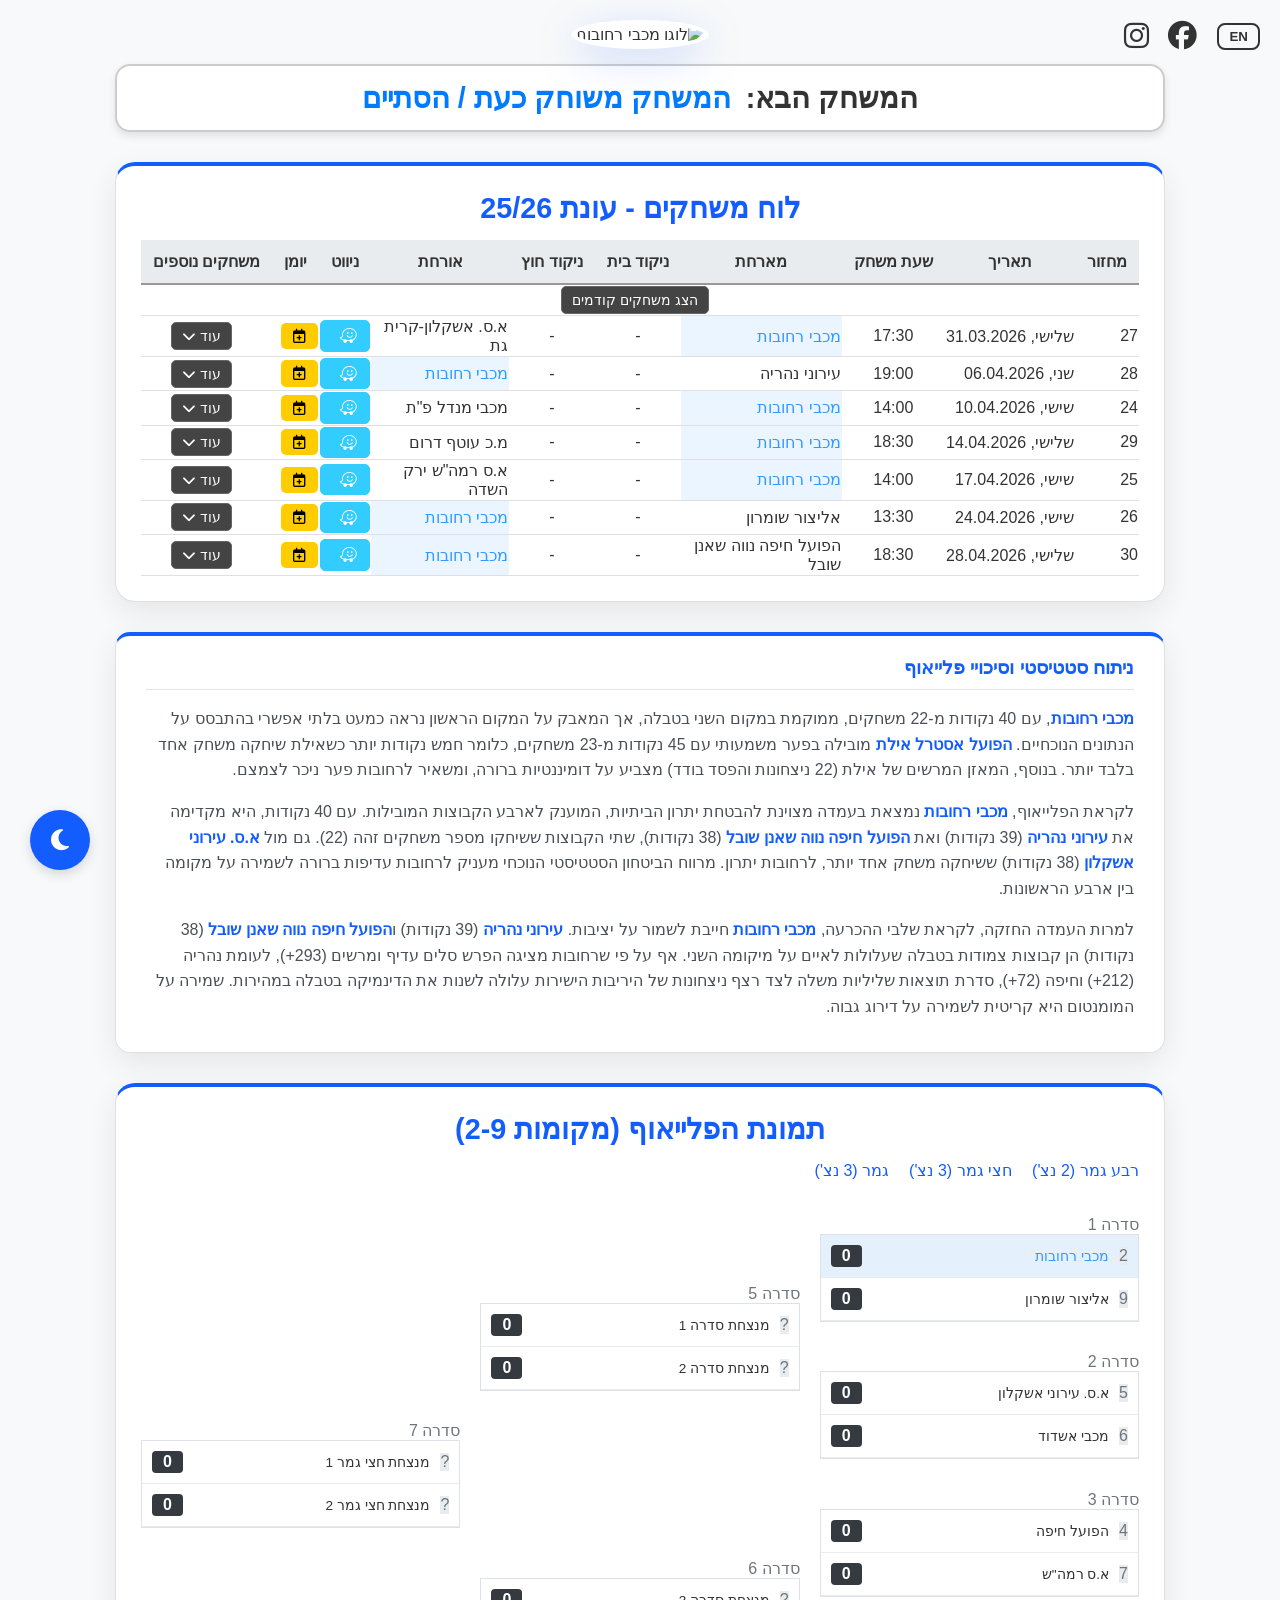
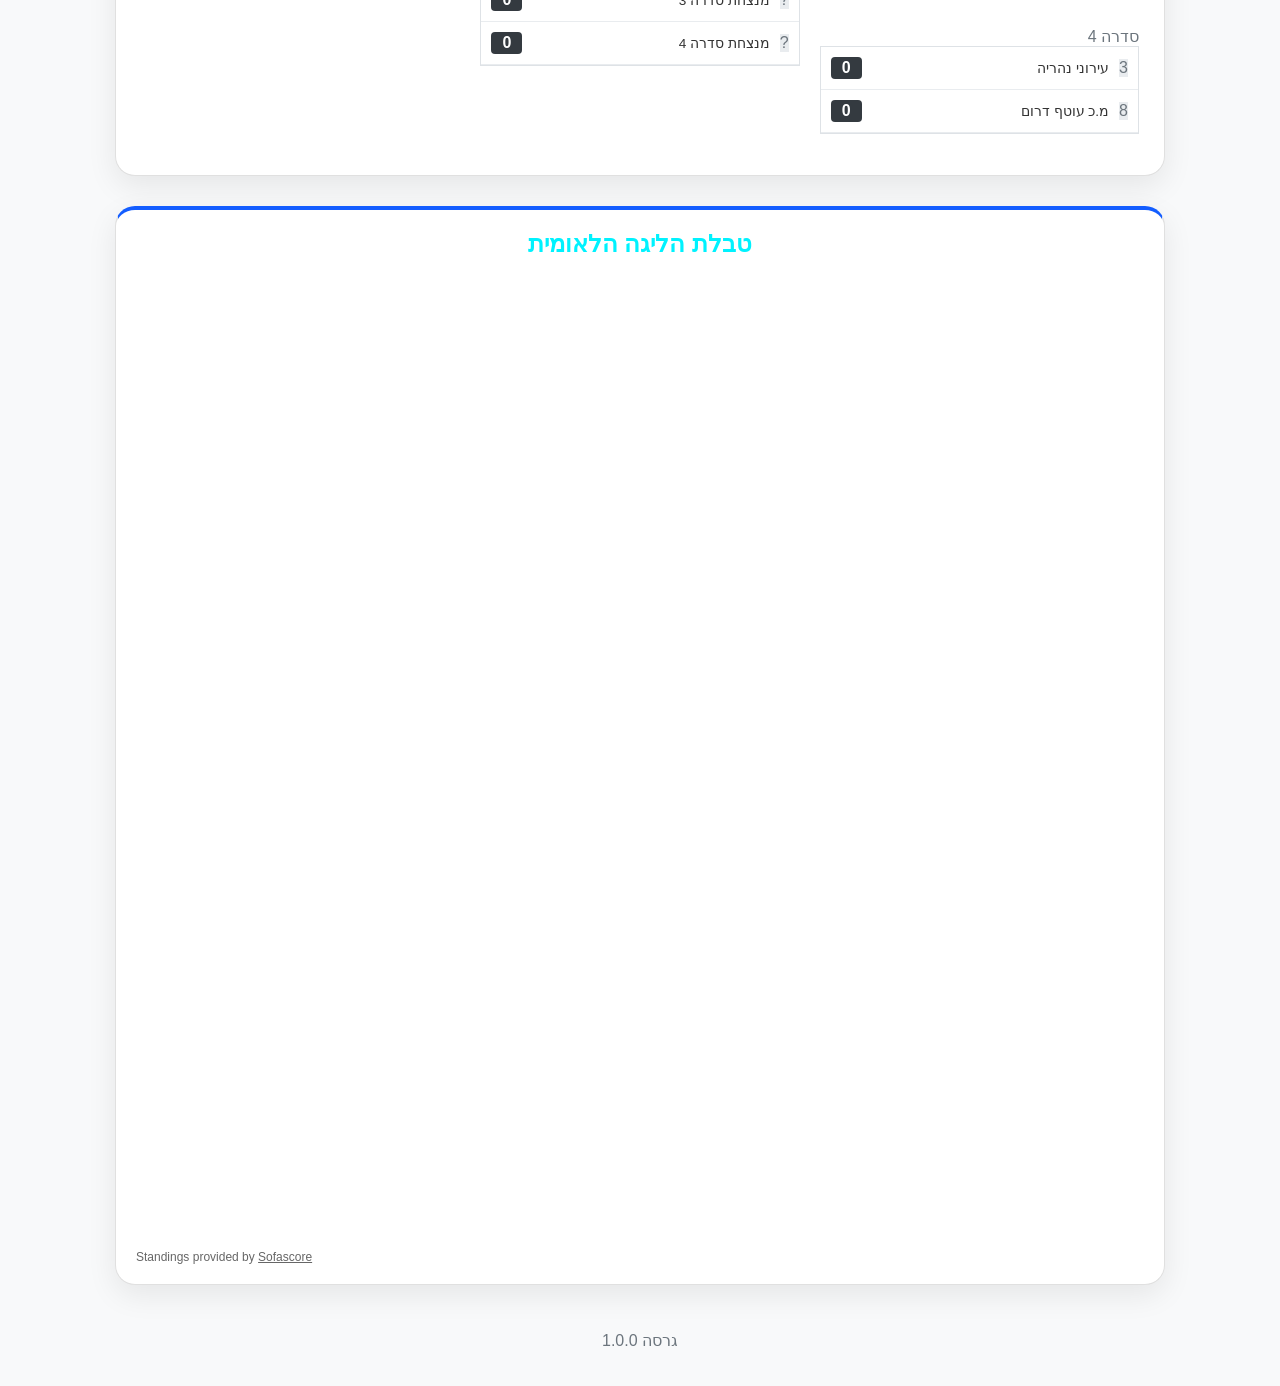
==== commit 359619af: "update index.html" ====
--- a/index.html
+++ b/index.html
@@ -20,13 +20,14 @@
         :root {
             /* Light Mode Vars */
             --main-blue: #135DFF;
-            --bg-light: #f0f2f5;
+            --bg-light: #f8f9fa;
             --text-light: #333;
             --container-bg-light: #ffffff;
             --header-bg-light: #e9ecef;
             --row-hover-light: #f8f9fa;
-            --border-color-light: #dee2e6;
-            
+            --border-color-light: #e0e0e0;
+            --shadow-light: 0 10px 30px rgba(0,0,0,0.08);
+
             /* New, softer Dark Mode Palette */
             --dark-bg: #1A1D24;          /* Deep, soft navy background */
             --dark-surface: #262A35;     /* Lighter surface for containers */
@@ -52,15 +53,20 @@
             background: var(--bg-light);
             color: var(--text-light);
         }
+        
+        /* --- Graphical Improvements for Light Mode --- */
         .logo-container img {
             width: 250px;
-            filter: drop-shadow(0 0 35px var(--main-blue));
+            filter: drop-shadow(0 10px 20px rgba(19, 93, 255, 0.2));
             border-radius: 50%;
-            background-color: rgba(255, 255, 255, 0.85);
+            background-color: #fff;
             padding: 5px;
         }
         .insights-box, .bracket-container, .container, .widget-box {
-            border: 3px solid var(--main-blue);
+            background-color: var(--container-bg-light);
+            border: 1px solid var(--border-color-light);
+            box-shadow: var(--shadow-light);
+            border-top: 4px solid var(--main-blue); /* Accent top border */
         }
         .countdown-box {
             background-color: var(--container-bg-light);
@@ -146,14 +152,14 @@
             justify-content: center;
             align-items: center;
             position: fixed;
-            bottom: 20px;
-            left: 20px;
-            width: 50px;
-            height: 50px;
-            background-color: var(--header-bg-light);
-            color: var(--text-light);
+            bottom: 30px;
+            left: 30px;
+            width: 60px;
+            height: 60px;
+            background-color: var(--main-blue);
+            color: white;
             border-radius: 50%;
-            border: 1px solid var(--border-color-light);
+            border: none;
             box-shadow: 0 4px 12px rgba(0,0,0,0.15);
             cursor: pointer;
             font-size: 1.5rem;
@@ -162,7 +168,7 @@
         }
         .dark-mode .theme-fab {
             background-color: var(--dark-surface);
-            color: var(--dark-text-primary);
+            color: var(--dark-primary);
             border-color: var(--dark-border);
         }
         .theme-fab:hover {
@@ -549,25 +555,25 @@
                 <td>עירוני נהריה</td><td class="action-col"><a href="https://waze.com/ul?q=%D7%91%D7%99%D7%94%22%D7%A1+%D7%99%D7%A2%D7%A8%D7%AA+%D7%94%D7%A2%D7%9E%D7%A7%2C+%D7%9E%D7%92%D7%93%D7%9C+%D7%94%D7%A2%D7%9E%D7%A7&navigate=yes" target="_blank" class="btn waze-btn"><i class="fa-brands fa-waze"></i></a></td>
                 <td class="action-col"><button onclick="addToCalendar('הפועל מגדל העמק-יזרעאל נגד עירוני נהריה', '2026.03.27', '13:45', 'ביה&quot;ס יערת העמק, מגדל העמק')" class="btn cal-btn"><i class="fa-regular fa-calendar-plus"></i></button></td><td class="action-col"></td></tr><tr class="game-row">
             <td>27</td><td>שלישי, 31.03.2026</td><td>17:30</td><td class="rehovot-highlight">מכבי רחובות</td>
-            <td class="game-result">76</td><td class="game-result">73</td>
+            <td class="game-result">-</td><td class="game-result">-</td>
             <td class="">א.ס. אשקלון-קרית גת</td><td class="action-col"><a href="https://waze.com/ul?q=%D7%90%D7%95%D7%9C%D7%9D+%D7%91%D7%A8%D7%96%D7%99%D7%9C%D7%99%2C+%D7%A8%D7%97%27+%D7%99%D7%A2%D7%A7%D7%91+%D7%A8%D7%99%D7%99%D7%A4%D7%9F+6%2C+%D7%A8%D7%97%D7%95%D7%91%D7%95%D7%AA&navigate=yes" target="_blank" class="btn waze-btn"><i class="fa-brands fa-waze"></i></a></td>
             <td class="action-col"><button onclick="addToCalendar('מכבי רחובות נגד א.ס. אשקלון-קרית גת', '2026.03.31', '17:30', 'אולם ברזילי, רח\' יעקב רייפן 6, רחובות')" class="btn cal-btn"><i class="fa-regular fa-calendar-plus"></i></button></td><td class="action-col"><button class="details-toggle" onclick="toggleDetails('d27')">עוד <i class="fa-solid fa-chevron-down"></i></button></td></tr><tr class="details-panel d27">
-                <td>27</td><td>שלישי, 31.03.2026</td><td>16:00</td><td>עירוני נהריה</td>
-                <td class="game-result">87</td><td class="game-result">77</td>
-                <td>מכבי מנדל פ&quot;ת</td><td class="action-col"><a href="https://waze.com/ul?q=%D7%A8%D7%97%27+%D7%A8%D7%9E%D7%96+11%2C+%D7%A7%D7%A8%D7%99%D7%AA+%D7%90%D7%AA%D7%90&navigate=yes" target="_blank" class="btn waze-btn"><i class="fa-brands fa-waze"></i></a></td>
-                <td class="action-col"><button onclick="addToCalendar('עירוני נהריה נגד מכבי מנדל פ&quot;ת', '2026.03.31', '16:00', 'רח\' רמז 11, קרית אתא')" class="btn cal-btn"><i class="fa-regular fa-calendar-plus"></i></button></td><td class="action-col"></td></tr><tr class="details-panel d27">
+                <td>27</td><td>שלישי, 31.03.2026</td><td>17:45</td><td>עירוני נהריה</td>
+                <td class="game-result">-</td><td class="game-result">-</td>
+                <td>מכבי מנדל פ&quot;ת</td><td class="action-col"><a href="https://waze.com/ul?q=%D7%94%D7%99%D7%9B%D7%9C+%D7%94%D7%A1%D7%A4%D7%95%D7%A8%D7%98+%D7%A2%D7%99%D7%9F+%D7%A9%D7%A8%D7%94%2C+%D7%A8%D7%97%27+%D7%94%D7%93%D7%91%D7%95%D7%A8%D7%A0%D7%99%D7%AA+11%2C+%D7%A0%D7%94%D7%A8%D7%99%D7%94&navigate=yes" target="_blank" class="btn waze-btn"><i class="fa-brands fa-waze"></i></a></td>
+                <td class="action-col"><button onclick="addToCalendar('עירוני נהריה נגד מכבי מנדל פ&quot;ת', '2026.03.31', '17:45', 'היכל הספורט עין שרה, רח\' הדבורנית 11, נהריה')" class="btn cal-btn"><i class="fa-regular fa-calendar-plus"></i></button></td><td class="action-col"></td></tr><tr class="details-panel d27">
                 <td>27</td><td>שלישי, 31.03.2026</td><td>19:00</td><td>הפועל חיפה נווה שאנן שובל</td>
-                <td class="game-result">77</td><td class="game-result">91</td>
+                <td class="game-result">-</td><td class="game-result">-</td>
                 <td>א.ס. עירוני אשקלון</td><td class="action-col"><a href="https://waze.com/ul?q=%D7%94%D7%99%D7%9B%D7%9C+%D7%94%D7%A1%D7%A4%D7%95%D7%A8%D7%98+%D7%A8%D7%95%D7%9E%D7%9E%D7%94%2C+%D7%97%D7%99%D7%A4%D7%94&navigate=yes" target="_blank" class="btn waze-btn"><i class="fa-brands fa-waze"></i></a></td>
                 <td class="action-col"><button onclick="addToCalendar('הפועל חיפה נווה שאנן שובל נגד א.ס. עירוני אשקלון', '2026.03.31', '19:00', 'היכל הספורט רוממה, חיפה')" class="btn cal-btn"><i class="fa-regular fa-calendar-plus"></i></button></td><td class="action-col"></td></tr><tr class="game-row">
-            <td>28</td><td>שני, 06.04.2026</td><td>16:00</td><td class="">עירוני נהריה</td>
+            <td>28</td><td>שני, 06.04.2026</td><td>19:00</td><td class="">עירוני נהריה</td>
             <td class="game-result">-</td><td class="game-result">-</td>
-            <td class="rehovot-highlight">מכבי רחובות</td><td class="action-col"><a href="https://waze.com/ul?q=%D7%A8%D7%97%27+%D7%A8%D7%9E%D7%96+11%2C+%D7%A7%D7%A8%D7%99%D7%AA+%D7%90%D7%AA%D7%90&navigate=yes" target="_blank" class="btn waze-btn"><i class="fa-brands fa-waze"></i></a></td>
-            <td class="action-col"><button onclick="addToCalendar('עירוני נהריה נגד מכבי רחובות', '2026.04.06', '16:00', 'רח\' רמז 11, קרית אתא')" class="btn cal-btn"><i class="fa-regular fa-calendar-plus"></i></button></td><td class="action-col"><button class="details-toggle" onclick="toggleDetails('d28')">עוד <i class="fa-solid fa-chevron-down"></i></button></td></tr><tr class="details-panel d28">
-                <td>28</td><td>שני, 06.04.2026</td><td>20:15</td><td>הפועל חיפה נווה שאנן שובל</td>
+            <td class="rehovot-highlight">מכבי רחובות</td><td class="action-col"><a href="https://waze.com/ul?q=%D7%94%D7%99%D7%9B%D7%9C+%D7%94%D7%A1%D7%A4%D7%95%D7%A8%D7%98+%D7%A2%D7%99%D7%9F+%D7%A9%D7%A8%D7%94%2C+%D7%A8%D7%97%27+%D7%94%D7%93%D7%91%D7%95%D7%A8%D7%A0%D7%99%D7%AA+11%2C+%D7%A0%D7%94%D7%A8%D7%99%D7%94&navigate=yes" target="_blank" class="btn waze-btn"><i class="fa-brands fa-waze"></i></a></td>
+            <td class="action-col"><button onclick="addToCalendar('עירוני נהריה נגד מכבי רחובות', '2026.04.06', '19:00', 'היכל הספורט עין שרה, רח\' הדבורנית 11, נהריה')" class="btn cal-btn"><i class="fa-regular fa-calendar-plus"></i></button></td><td class="action-col"><button class="details-toggle" onclick="toggleDetails('d28')">עוד <i class="fa-solid fa-chevron-down"></i></button></td></tr><tr class="details-panel d28">
+                <td>28</td><td>שני, 06.04.2026</td><td>19:00</td><td>הפועל חיפה נווה שאנן שובל</td>
                 <td class="game-result">-</td><td class="game-result">-</td>
                 <td>מכבי גיא נתן חיפה</td><td class="action-col"><a href="https://waze.com/ul?q=%D7%94%D7%99%D7%9B%D7%9C+%D7%94%D7%A1%D7%A4%D7%95%D7%A8%D7%98+%D7%A8%D7%95%D7%9E%D7%9E%D7%94%2C+%D7%97%D7%99%D7%A4%D7%94&navigate=yes" target="_blank" class="btn waze-btn"><i class="fa-brands fa-waze"></i></a></td>
-                <td class="action-col"><button onclick="addToCalendar('הפועל חיפה נווה שאנן שובל נגד מכבי גיא נתן חיפה', '2026.04.06', '20:15', 'היכל הספורט רוממה, חיפה')" class="btn cal-btn"><i class="fa-regular fa-calendar-plus"></i></button></td><td class="action-col"></td></tr><tr class="game-row">
+                <td class="action-col"><button onclick="addToCalendar('הפועל חיפה נווה שאנן שובל נגד מכבי גיא נתן חיפה', '2026.04.06', '19:00', 'היכל הספורט רוממה, חיפה')" class="btn cal-btn"><i class="fa-regular fa-calendar-plus"></i></button></td><td class="action-col"></td></tr><tr class="game-row">
             <td>24</td><td>שישי, 10.04.2026</td><td>14:00</td><td class="rehovot-highlight">מכבי רחובות</td>
             <td class="game-result">-</td><td class="game-result">-</td>
             <td class="">מכבי מנדל פ&quot;ת</td><td class="action-col"><a href="https://waze.com/ul?q=%D7%90%D7%95%D7%9C%D7%9D+%D7%91%D7%A8%D7%96%D7%99%D7%9C%D7%99%2C+%D7%A8%D7%97%27+%D7%99%D7%A2%D7%A7%D7%91+%D7%A8%D7%99%D7%99%D7%A4%D7%9F+6%2C+%D7%A8%D7%97%D7%95%D7%91%D7%95%D7%AA&navigate=yes" target="_blank" class="btn waze-btn"><i class="fa-brands fa-waze"></i></a></td>
@@ -952,7 +958,7 @@
         draw(bracketData.final, 'final-col', 3, translations[currentLang].series);
     }
 
-    const countDownDate = new Date("Apr 06, 2026 16:00:00").getTime();
+    const countDownDate = new Date("Mar 27, 2026 13:00:00").getTime();
     setInterval(function() {
         const now = new Date().getTime();
         const d = countDownDate - now;
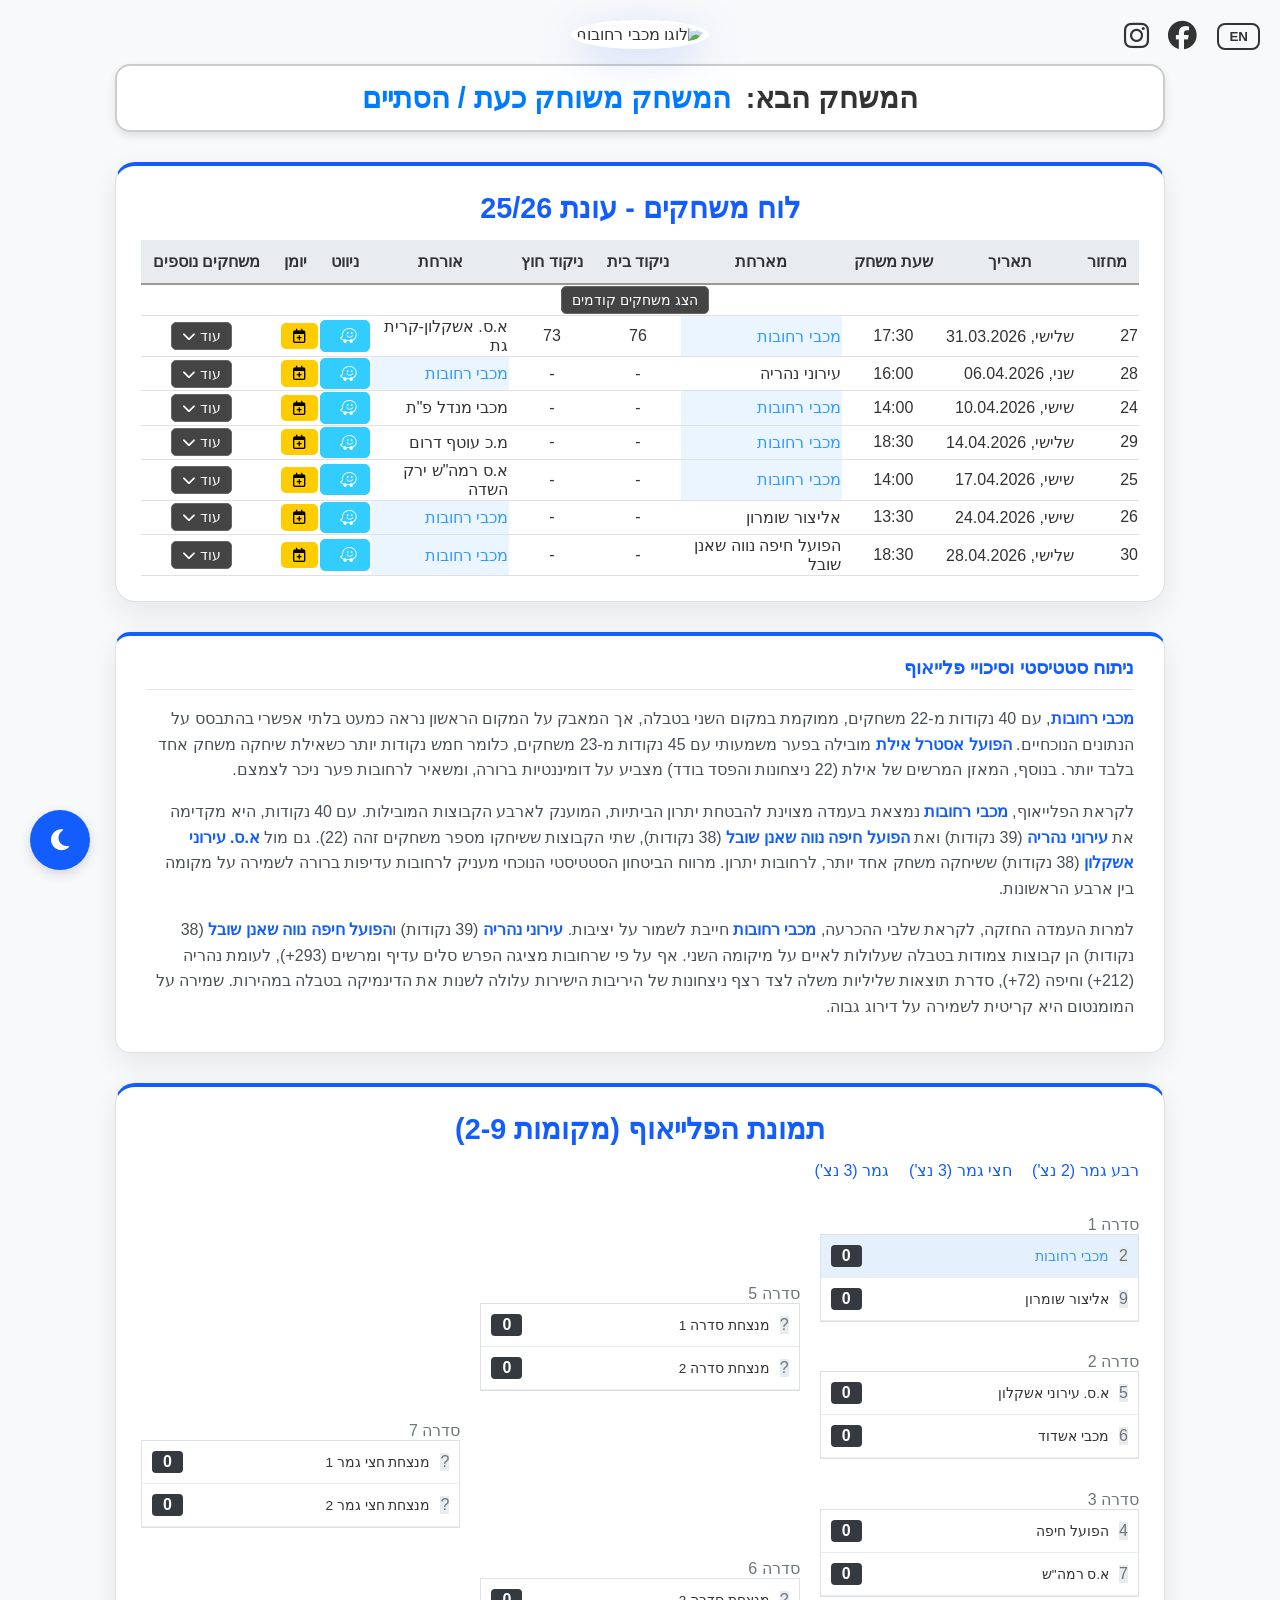
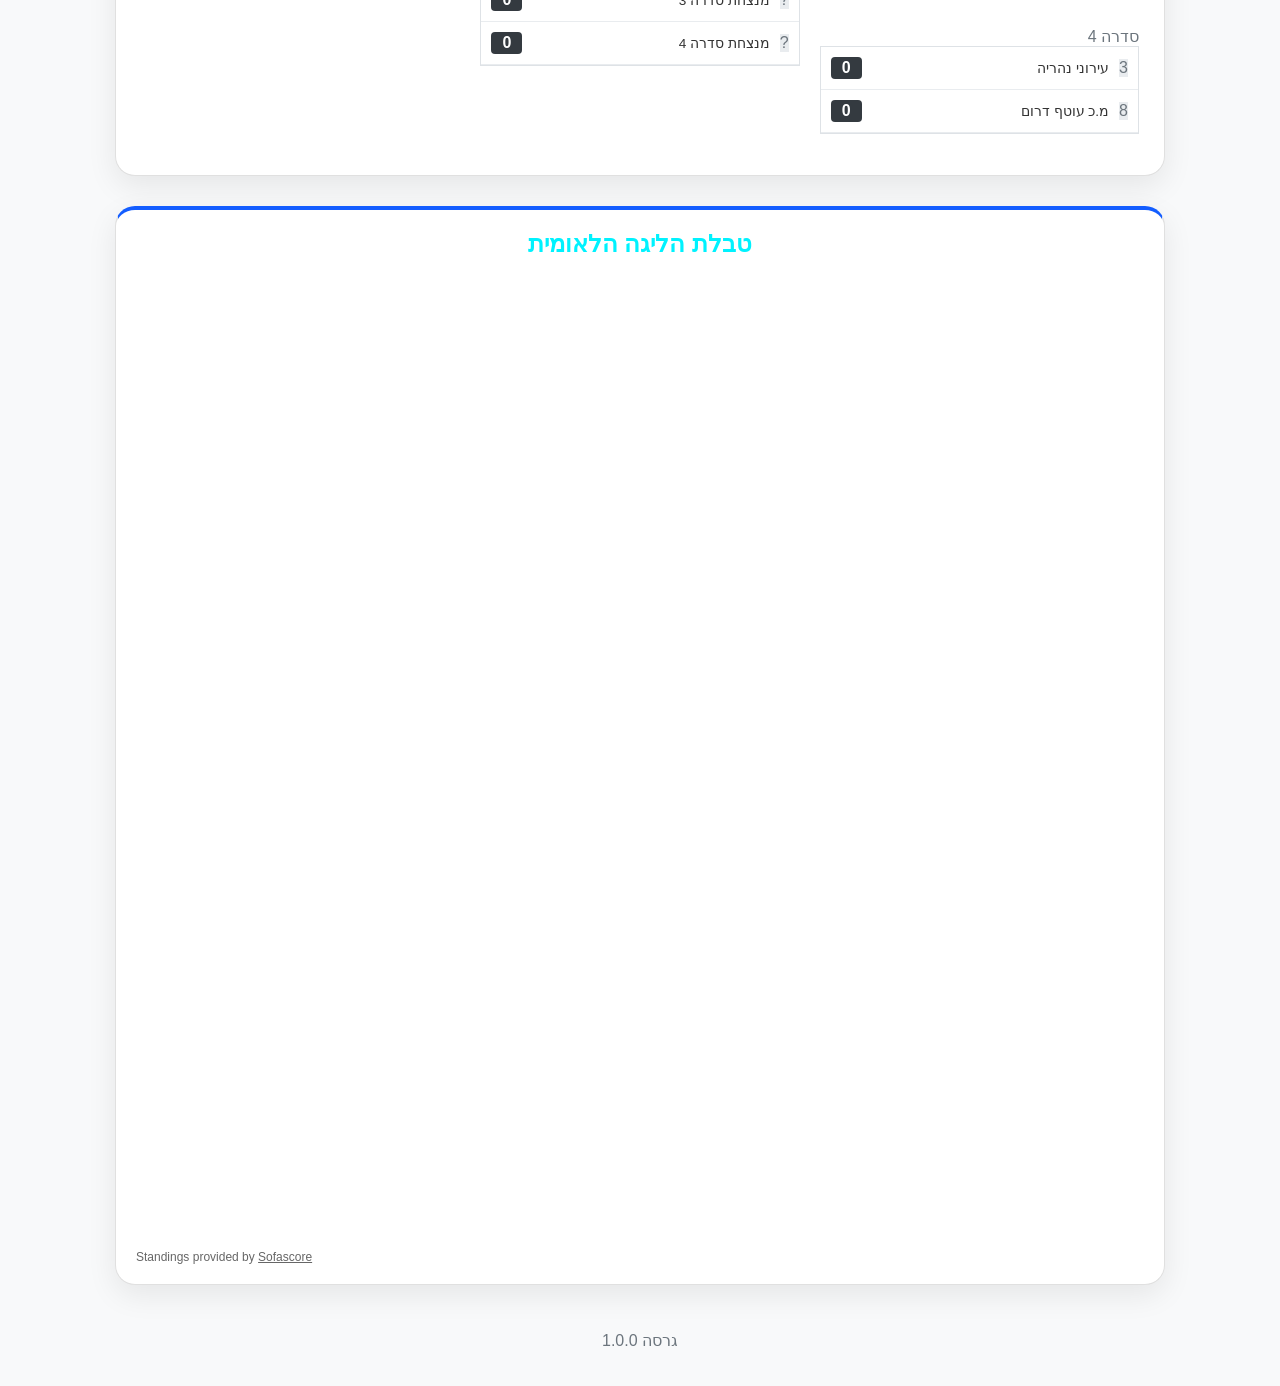
==== commit 06068583: "Automated update of games schedule and insights" ====
--- a/index.html
+++ b/index.html
@@ -555,25 +555,25 @@
                 <td>עירוני נהריה</td><td class="action-col"><a href="https://waze.com/ul?q=%D7%91%D7%99%D7%94%22%D7%A1+%D7%99%D7%A2%D7%A8%D7%AA+%D7%94%D7%A2%D7%9E%D7%A7%2C+%D7%9E%D7%92%D7%93%D7%9C+%D7%94%D7%A2%D7%9E%D7%A7&navigate=yes" target="_blank" class="btn waze-btn"><i class="fa-brands fa-waze"></i></a></td>
                 <td class="action-col"><button onclick="addToCalendar('הפועל מגדל העמק-יזרעאל נגד עירוני נהריה', '2026.03.27', '13:45', 'ביה&quot;ס יערת העמק, מגדל העמק')" class="btn cal-btn"><i class="fa-regular fa-calendar-plus"></i></button></td><td class="action-col"></td></tr><tr class="game-row">
             <td>27</td><td>שלישי, 31.03.2026</td><td>17:30</td><td class="rehovot-highlight">מכבי רחובות</td>
-            <td class="game-result">-</td><td class="game-result">-</td>
+            <td class="game-result">76</td><td class="game-result">73</td>
             <td class="">א.ס. אשקלון-קרית גת</td><td class="action-col"><a href="https://waze.com/ul?q=%D7%90%D7%95%D7%9C%D7%9D+%D7%91%D7%A8%D7%96%D7%99%D7%9C%D7%99%2C+%D7%A8%D7%97%27+%D7%99%D7%A2%D7%A7%D7%91+%D7%A8%D7%99%D7%99%D7%A4%D7%9F+6%2C+%D7%A8%D7%97%D7%95%D7%91%D7%95%D7%AA&navigate=yes" target="_blank" class="btn waze-btn"><i class="fa-brands fa-waze"></i></a></td>
             <td class="action-col"><button onclick="addToCalendar('מכבי רחובות נגד א.ס. אשקלון-קרית גת', '2026.03.31', '17:30', 'אולם ברזילי, רח\' יעקב רייפן 6, רחובות')" class="btn cal-btn"><i class="fa-regular fa-calendar-plus"></i></button></td><td class="action-col"><button class="details-toggle" onclick="toggleDetails('d27')">עוד <i class="fa-solid fa-chevron-down"></i></button></td></tr><tr class="details-panel d27">
-                <td>27</td><td>שלישי, 31.03.2026</td><td>17:45</td><td>עירוני נהריה</td>
-                <td class="game-result">-</td><td class="game-result">-</td>
-                <td>מכבי מנדל פ&quot;ת</td><td class="action-col"><a href="https://waze.com/ul?q=%D7%94%D7%99%D7%9B%D7%9C+%D7%94%D7%A1%D7%A4%D7%95%D7%A8%D7%98+%D7%A2%D7%99%D7%9F+%D7%A9%D7%A8%D7%94%2C+%D7%A8%D7%97%27+%D7%94%D7%93%D7%91%D7%95%D7%A8%D7%A0%D7%99%D7%AA+11%2C+%D7%A0%D7%94%D7%A8%D7%99%D7%94&navigate=yes" target="_blank" class="btn waze-btn"><i class="fa-brands fa-waze"></i></a></td>
-                <td class="action-col"><button onclick="addToCalendar('עירוני נהריה נגד מכבי מנדל פ&quot;ת', '2026.03.31', '17:45', 'היכל הספורט עין שרה, רח\' הדבורנית 11, נהריה')" class="btn cal-btn"><i class="fa-regular fa-calendar-plus"></i></button></td><td class="action-col"></td></tr><tr class="details-panel d27">
+                <td>27</td><td>שלישי, 31.03.2026</td><td>16:00</td><td>עירוני נהריה</td>
+                <td class="game-result">87</td><td class="game-result">77</td>
+                <td>מכבי מנדל פ&quot;ת</td><td class="action-col"><a href="https://waze.com/ul?q=%D7%A8%D7%97%27+%D7%A8%D7%9E%D7%96+11%2C+%D7%A7%D7%A8%D7%99%D7%AA+%D7%90%D7%AA%D7%90&navigate=yes" target="_blank" class="btn waze-btn"><i class="fa-brands fa-waze"></i></a></td>
+                <td class="action-col"><button onclick="addToCalendar('עירוני נהריה נגד מכבי מנדל פ&quot;ת', '2026.03.31', '16:00', 'רח\' רמז 11, קרית אתא')" class="btn cal-btn"><i class="fa-regular fa-calendar-plus"></i></button></td><td class="action-col"></td></tr><tr class="details-panel d27">
                 <td>27</td><td>שלישי, 31.03.2026</td><td>19:00</td><td>הפועל חיפה נווה שאנן שובל</td>
-                <td class="game-result">-</td><td class="game-result">-</td>
+                <td class="game-result">77</td><td class="game-result">91</td>
                 <td>א.ס. עירוני אשקלון</td><td class="action-col"><a href="https://waze.com/ul?q=%D7%94%D7%99%D7%9B%D7%9C+%D7%94%D7%A1%D7%A4%D7%95%D7%A8%D7%98+%D7%A8%D7%95%D7%9E%D7%9E%D7%94%2C+%D7%97%D7%99%D7%A4%D7%94&navigate=yes" target="_blank" class="btn waze-btn"><i class="fa-brands fa-waze"></i></a></td>
                 <td class="action-col"><button onclick="addToCalendar('הפועל חיפה נווה שאנן שובל נגד א.ס. עירוני אשקלון', '2026.03.31', '19:00', 'היכל הספורט רוממה, חיפה')" class="btn cal-btn"><i class="fa-regular fa-calendar-plus"></i></button></td><td class="action-col"></td></tr><tr class="game-row">
-            <td>28</td><td>שני, 06.04.2026</td><td>19:00</td><td class="">עירוני נהריה</td>
+            <td>28</td><td>שני, 06.04.2026</td><td>16:00</td><td class="">עירוני נהריה</td>
             <td class="game-result">-</td><td class="game-result">-</td>
-            <td class="rehovot-highlight">מכבי רחובות</td><td class="action-col"><a href="https://waze.com/ul?q=%D7%94%D7%99%D7%9B%D7%9C+%D7%94%D7%A1%D7%A4%D7%95%D7%A8%D7%98+%D7%A2%D7%99%D7%9F+%D7%A9%D7%A8%D7%94%2C+%D7%A8%D7%97%27+%D7%94%D7%93%D7%91%D7%95%D7%A8%D7%A0%D7%99%D7%AA+11%2C+%D7%A0%D7%94%D7%A8%D7%99%D7%94&navigate=yes" target="_blank" class="btn waze-btn"><i class="fa-brands fa-waze"></i></a></td>
-            <td class="action-col"><button onclick="addToCalendar('עירוני נהריה נגד מכבי רחובות', '2026.04.06', '19:00', 'היכל הספורט עין שרה, רח\' הדבורנית 11, נהריה')" class="btn cal-btn"><i class="fa-regular fa-calendar-plus"></i></button></td><td class="action-col"><button class="details-toggle" onclick="toggleDetails('d28')">עוד <i class="fa-solid fa-chevron-down"></i></button></td></tr><tr class="details-panel d28">
-                <td>28</td><td>שני, 06.04.2026</td><td>19:00</td><td>הפועל חיפה נווה שאנן שובל</td>
+            <td class="rehovot-highlight">מכבי רחובות</td><td class="action-col"><a href="https://waze.com/ul?q=%D7%A8%D7%97%27+%D7%A8%D7%9E%D7%96+11%2C+%D7%A7%D7%A8%D7%99%D7%AA+%D7%90%D7%AA%D7%90&navigate=yes" target="_blank" class="btn waze-btn"><i class="fa-brands fa-waze"></i></a></td>
+            <td class="action-col"><button onclick="addToCalendar('עירוני נהריה נגד מכבי רחובות', '2026.04.06', '16:00', 'רח\' רמז 11, קרית אתא')" class="btn cal-btn"><i class="fa-regular fa-calendar-plus"></i></button></td><td class="action-col"><button class="details-toggle" onclick="toggleDetails('d28')">עוד <i class="fa-solid fa-chevron-down"></i></button></td></tr><tr class="details-panel d28">
+                <td>28</td><td>שני, 06.04.2026</td><td>20:15</td><td>הפועל חיפה נווה שאנן שובל</td>
                 <td class="game-result">-</td><td class="game-result">-</td>
                 <td>מכבי גיא נתן חיפה</td><td class="action-col"><a href="https://waze.com/ul?q=%D7%94%D7%99%D7%9B%D7%9C+%D7%94%D7%A1%D7%A4%D7%95%D7%A8%D7%98+%D7%A8%D7%95%D7%9E%D7%9E%D7%94%2C+%D7%97%D7%99%D7%A4%D7%94&navigate=yes" target="_blank" class="btn waze-btn"><i class="fa-brands fa-waze"></i></a></td>
-                <td class="action-col"><button onclick="addToCalendar('הפועל חיפה נווה שאנן שובל נגד מכבי גיא נתן חיפה', '2026.04.06', '19:00', 'היכל הספורט רוממה, חיפה')" class="btn cal-btn"><i class="fa-regular fa-calendar-plus"></i></button></td><td class="action-col"></td></tr><tr class="game-row">
+                <td class="action-col"><button onclick="addToCalendar('הפועל חיפה נווה שאנן שובל נגד מכבי גיא נתן חיפה', '2026.04.06', '20:15', 'היכל הספורט רוממה, חיפה')" class="btn cal-btn"><i class="fa-regular fa-calendar-plus"></i></button></td><td class="action-col"></td></tr><tr class="game-row">
             <td>24</td><td>שישי, 10.04.2026</td><td>14:00</td><td class="rehovot-highlight">מכבי רחובות</td>
             <td class="game-result">-</td><td class="game-result">-</td>
             <td class="">מכבי מנדל פ&quot;ת</td><td class="action-col"><a href="https://waze.com/ul?q=%D7%90%D7%95%D7%9C%D7%9D+%D7%91%D7%A8%D7%96%D7%99%D7%9C%D7%99%2C+%D7%A8%D7%97%27+%D7%99%D7%A2%D7%A7%D7%91+%D7%A8%D7%99%D7%99%D7%A4%D7%9F+6%2C+%D7%A8%D7%97%D7%95%D7%91%D7%95%D7%AA&navigate=yes" target="_blank" class="btn waze-btn"><i class="fa-brands fa-waze"></i></a></td>
@@ -958,7 +958,7 @@
         draw(bracketData.final, 'final-col', 3, translations[currentLang].series);
     }
 
-    const countDownDate = new Date("Mar 27, 2026 13:00:00").getTime();
+    const countDownDate = new Date("Apr 06, 2026 16:00:00").getTime();
     setInterval(function() {
         const now = new Date().getTime();
         const d = countDownDate - now;
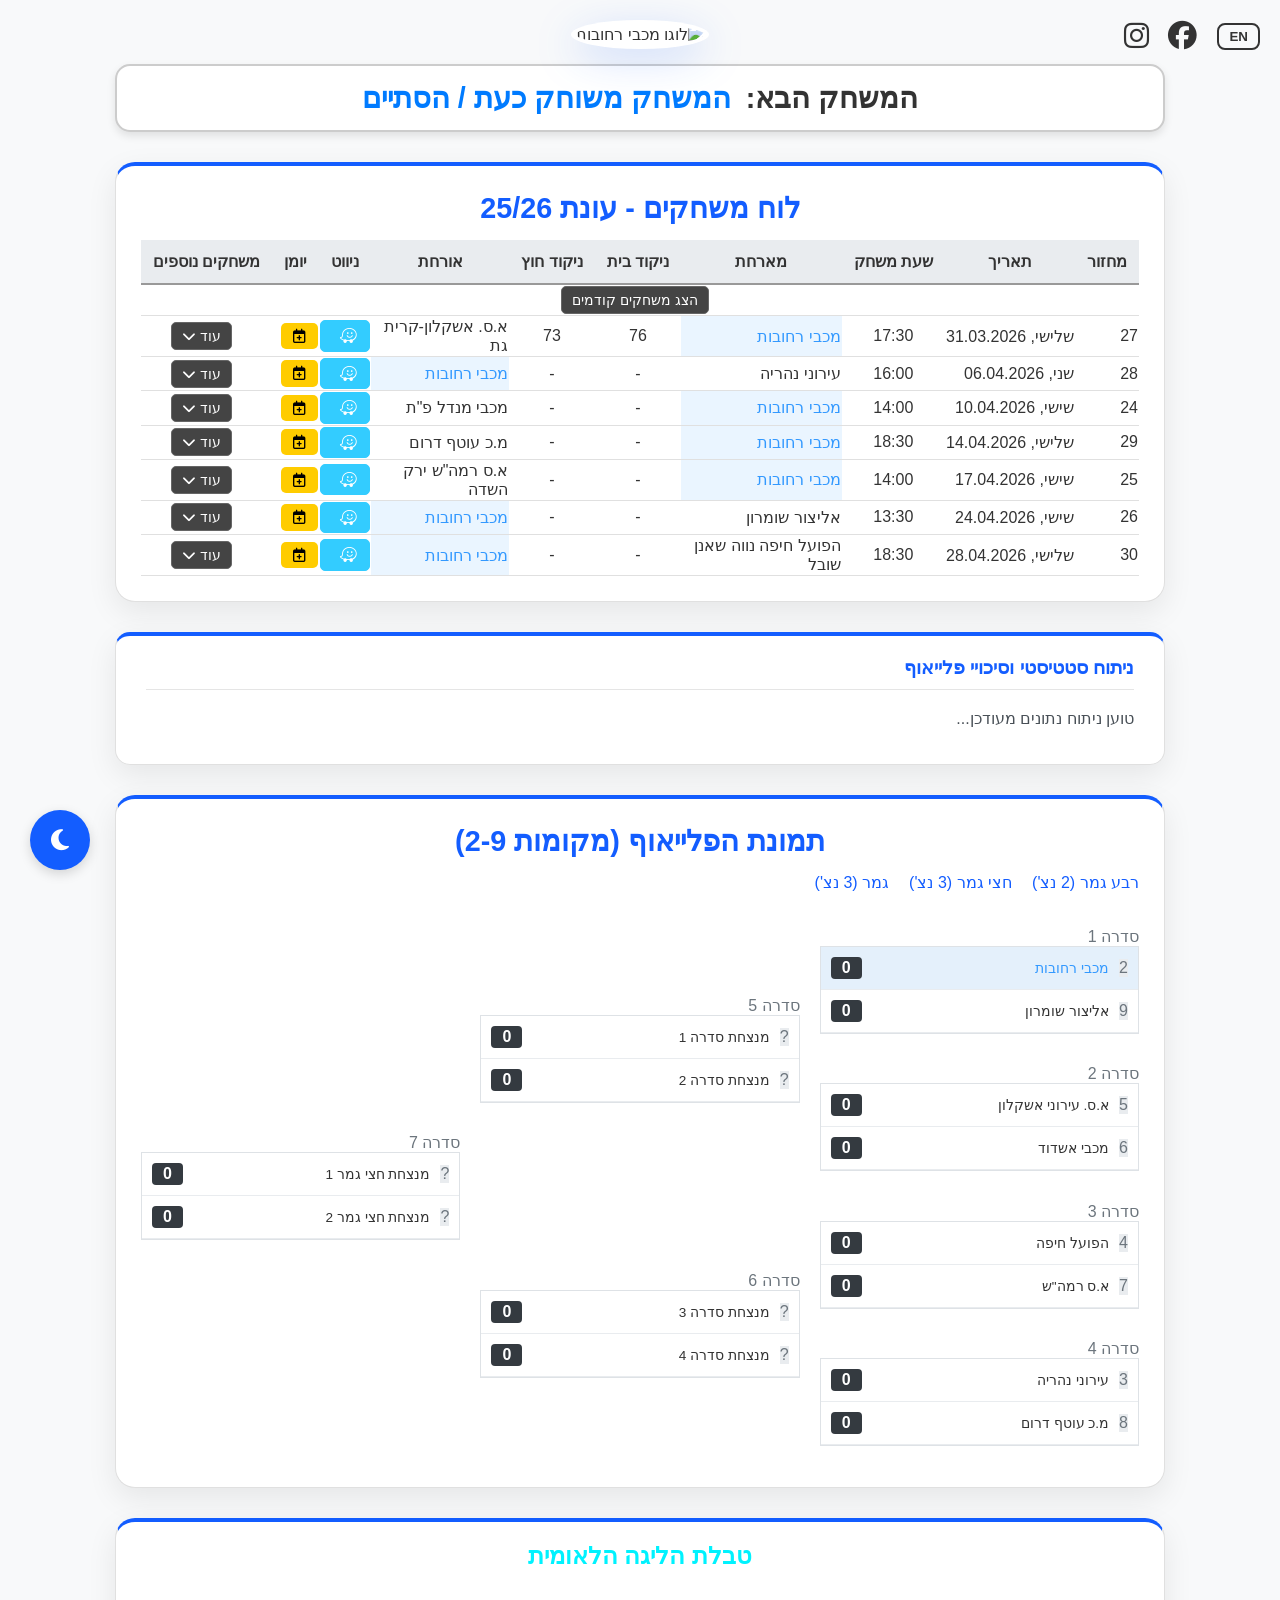
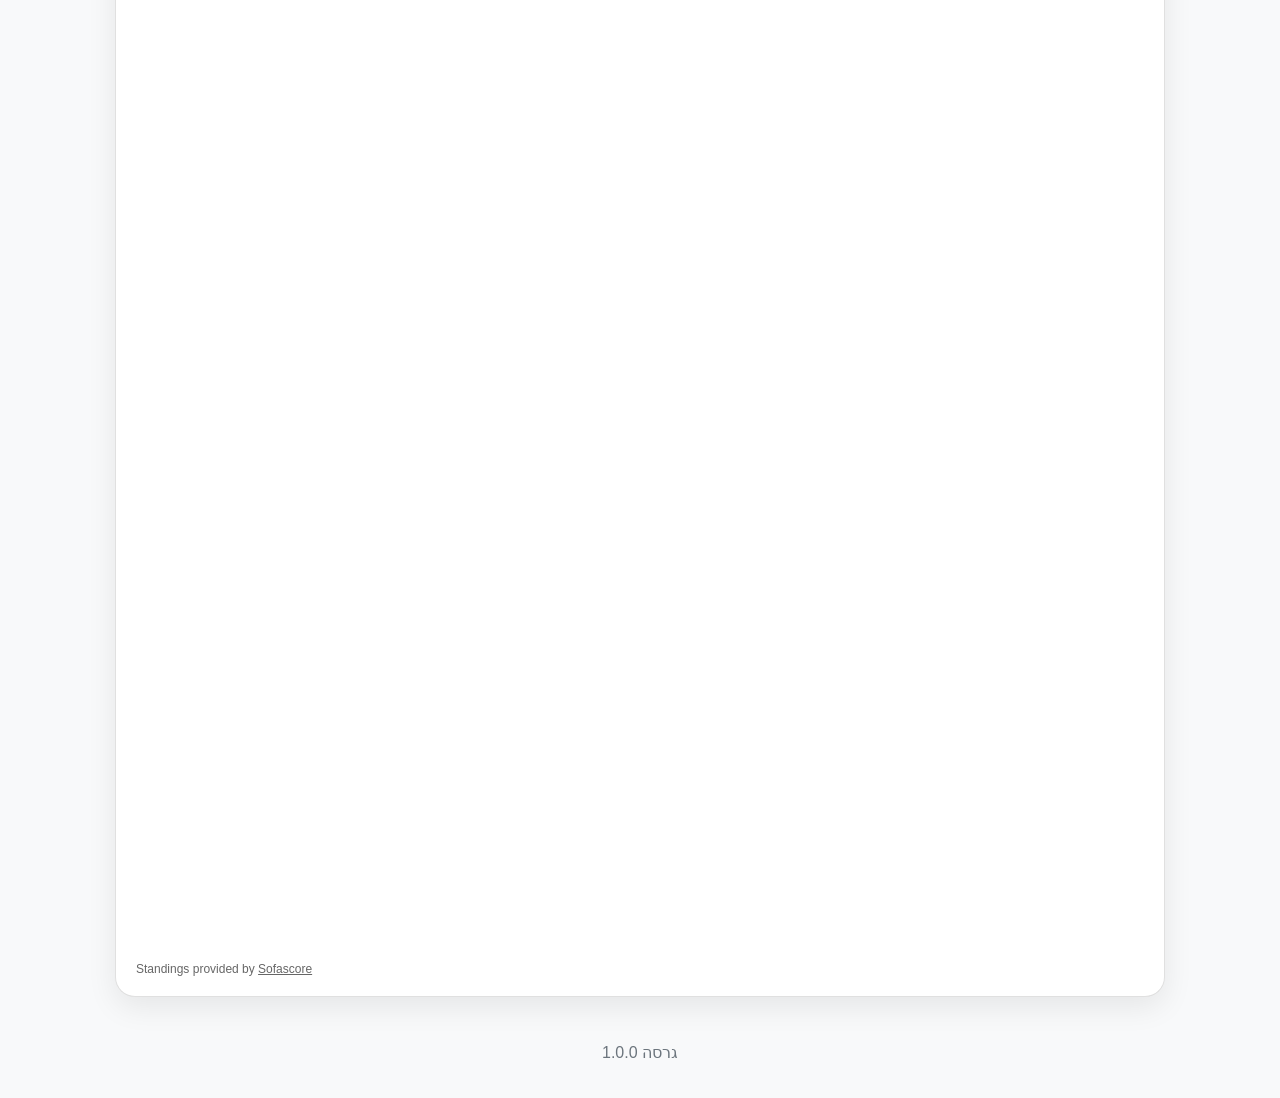
==== commit dcbb0e3d: "update" ====
--- a/index.html
+++ b/index.html
@@ -638,12 +638,9 @@
 <div class="insights-box">
     <div class="insights-header" data-i18n="insights_title">ניתוח סטטיסטי וסיכויי פלייאוף</div>
     <div class="insights-content">
-<p class="lang-he"><strong>מכבי רחובות</strong>, עם 40 נקודות מ-22 משחקים, ממוקמת במקום השני בטבלה, אך המאבק על המקום הראשון נראה כמעט בלתי אפשרי בהתבסס על הנתונים הנוכחיים. <strong>הפועל אסטרל אילת</strong> מובילה בפער משמעותי עם 45 נקודות מ-23 משחקים, כלומר חמש נקודות יותר כשאילת שיחקה משחק אחד בלבד יותר. בנוסף, המאזן המרשים של אילת (22 ניצחונות והפסד בודד) מצביע על דומיננטיות ברורה, ומשאיר לרחובות פער ניכר לצמצם.</p>
-<p class="lang-he">לקראת הפלייאוף, <strong>מכבי רחובות</strong> נמצאת בעמדה מצוינת להבטחת יתרון הביתיות, המוענק לארבע הקבוצות המובילות. עם 40 נקודות, היא מקדימה את <strong>עירוני נהריה</strong> (39 נקודות) ואת <strong>הפועל חיפה נווה שאנן שובל</strong> (38 נקודות), שתי הקבוצות ששיחקו מספר משחקים זהה (22). גם מול <strong>א.ס. עירוני אשקלון</strong> (38 נקודות) ששיחקה משחק אחד יותר, לרחובות יתרון. מרווח הביטחון הסטטיסטי הנוכחי מעניק לרחובות עדיפות ברורה לשמירה על מקומה בין ארבע הראשונות.</p>
-<p class="lang-he">למרות העמדה החזקה, לקראת שלבי ההכרעה, <strong>מכבי רחובות</strong> חייבת לשמור על יציבות. <strong>עירוני נהריה</strong> (39 נקודות) ו<strong>הפועל חיפה נווה שאנן שובל</strong> (38 נקודות) הן קבוצות צמודות בטבלה שעלולות לאיים על מיקומה השני. אף על פי שרחובות מציגה הפרש סלים עדיף ומרשים (293+), לעומת נהריה (212+) וחיפה (72+), סדרת תוצאות שליליות משלה לצד רצף ניצחונות של היריבות הישירות עלולה לשנות את הדינמיקה בטבלה במהירות. שמירה על המומנטום היא קריטית לשמירה על דירוג גבוה.</p>
-<p class="lang-en"><strong>Maccabi Rehovot</strong> currently holds a strong second-place position, yet faces a significant challenge in the battle for the top spot. With 40 points from 22 games (18 wins, 4 losses), Rehovot trails league leader Hapoel Astral Eilat by 5 points, with Eilat having played one more game and holding a superior 22-1 record for 45 points. Even if Rehovot wins its game in hand, they would still be 3 points behind Eilat, making the climb to first place a statistically uphill battle given Eilat's dominant performance.</p>
-<p class="lang-en">Regarding home-court advantage in the playoffs (places 1-4), <strong>Maccabi Rehovot</strong> is in a robust position. They are currently 1 point ahead of third-place Ironi Nahariya (39 points from 22 games) and 2 points clear of both fourth-place A.S. Ironi Ashkelon (38 points from 23 games) and fifth-place Hapoel Haifa (38 points from 22 games). Rehovot's current lead, coupled with a game in hand over Ashkelon, provides a solid cushion that positions them favorably to secure a top-four finish as the playoffs approach.</p>
-<p class="lang-en">While their top-four standing appears secure, <strong>Maccabi Rehovot</strong> must remain vigilant against teams below them. The most immediate threat comes from Hapoel Haifa, who are just 2 points behind Rehovot with an identical number of games played (22). Further down, Maccabi Rotstein Ashdod sits in sixth place, 5 points adrift of Rehovot after the same number of games (22). While other teams are statistically too far behind to realistically threaten Rehovot's current high standing, a significant downturn in form could potentially allow Hapoel Haifa to narrow the gap for second place.</p>
+        <!-- INSIGHTS_START -->
+        <p>טוען ניתוח נתונים מעודכן...</p>
+        <!-- INSIGHTS_END -->
 </div>
 </div>
 
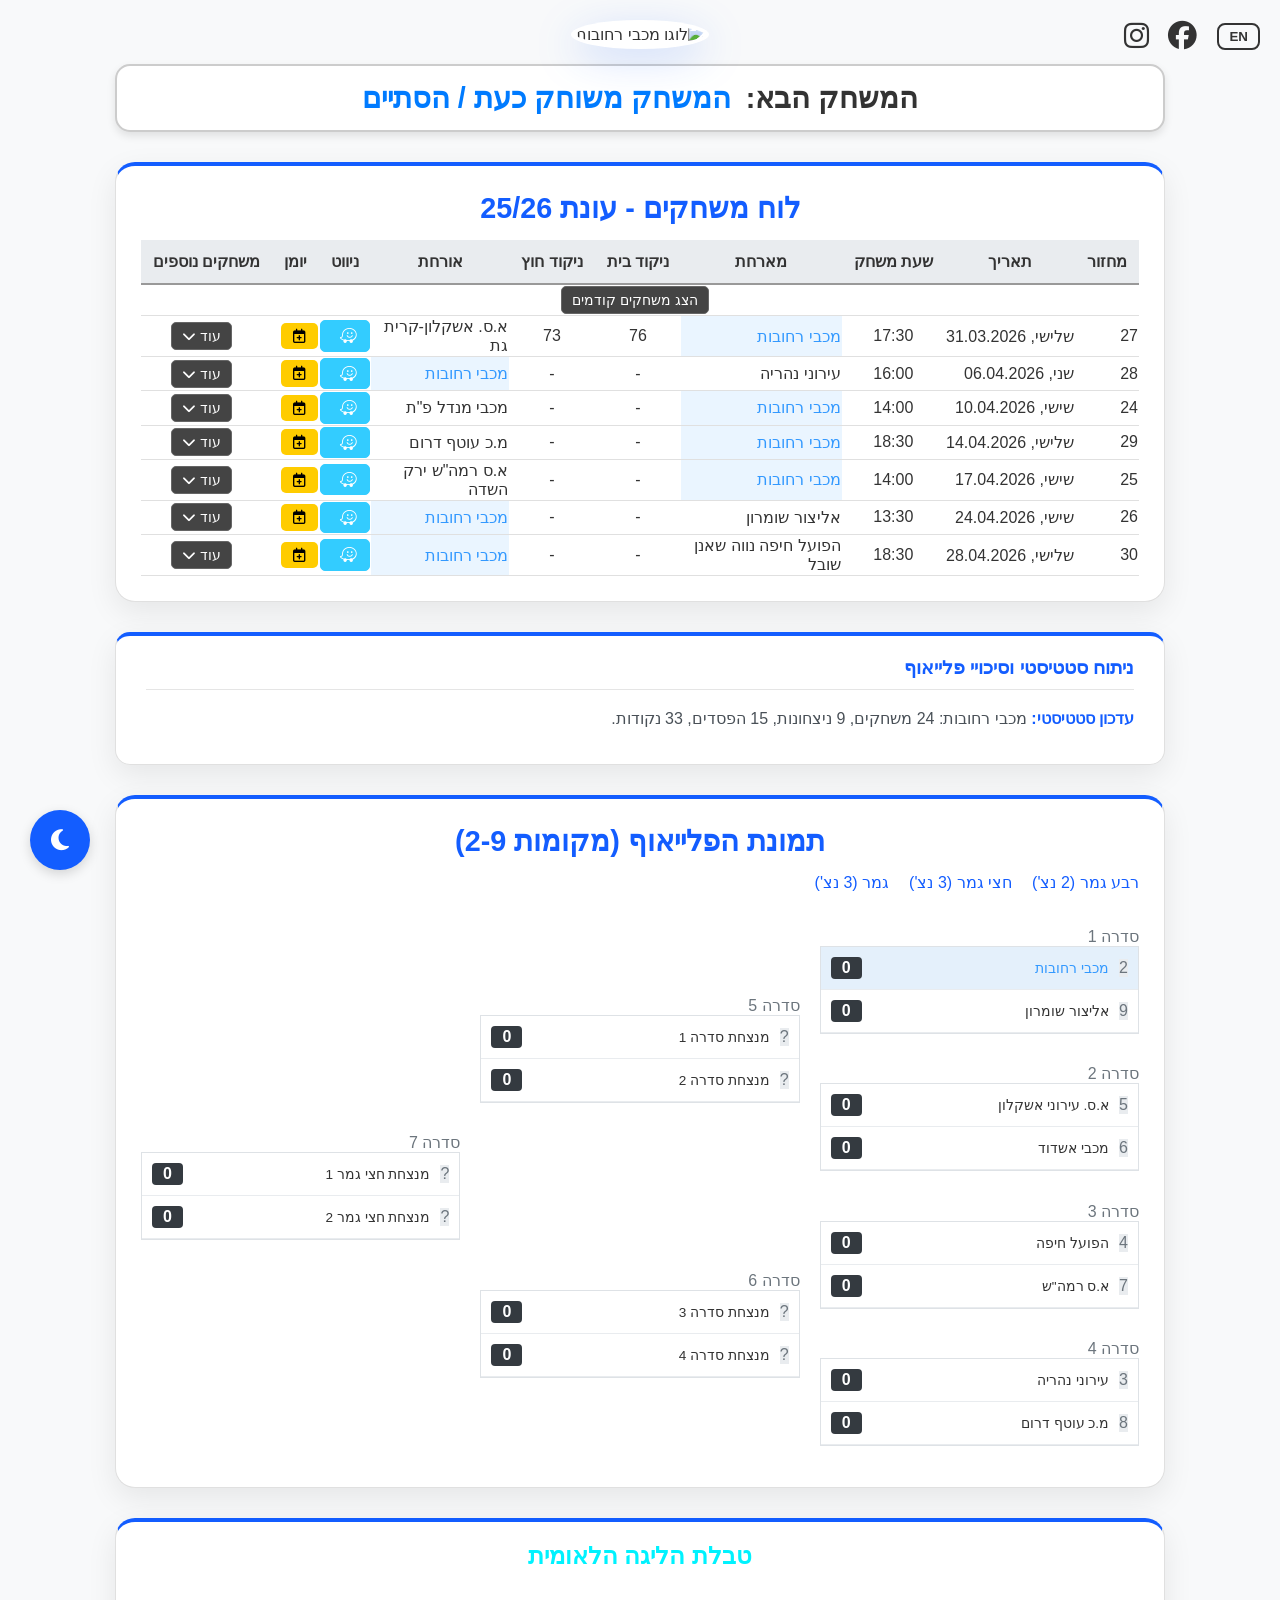
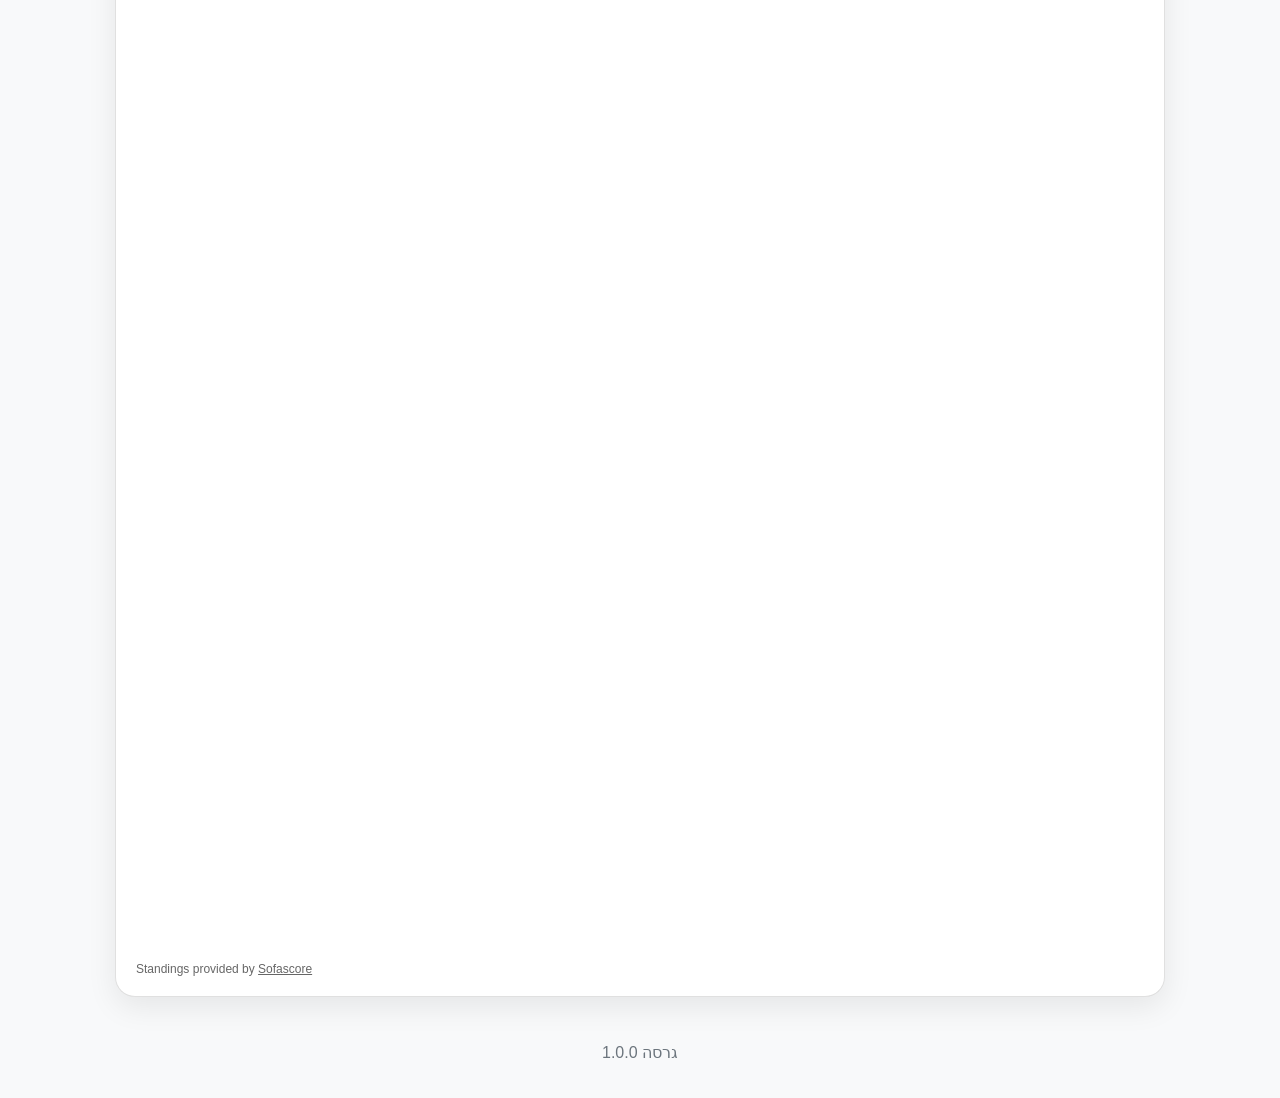
==== commit 8daf175f: "Automated update: games and insights" ====
--- a/index.html
+++ b/index.html
@@ -639,8 +639,8 @@
     <div class="insights-header" data-i18n="insights_title">ניתוח סטטיסטי וסיכויי פלייאוף</div>
     <div class="insights-content">
         <!-- INSIGHTS_START -->
-        <p>טוען ניתוח נתונים מעודכן...</p>
-        <!-- INSIGHTS_END -->
+<p class="lang-he"><strong>עדכון סטטיסטי:</strong> מכבי רחובות: 24 משחקים, 9 ניצחונות, 15 הפסדים, 33 נקודות.</p>
+<!-- INSIGHTS_END -->
 </div>
 </div>
 
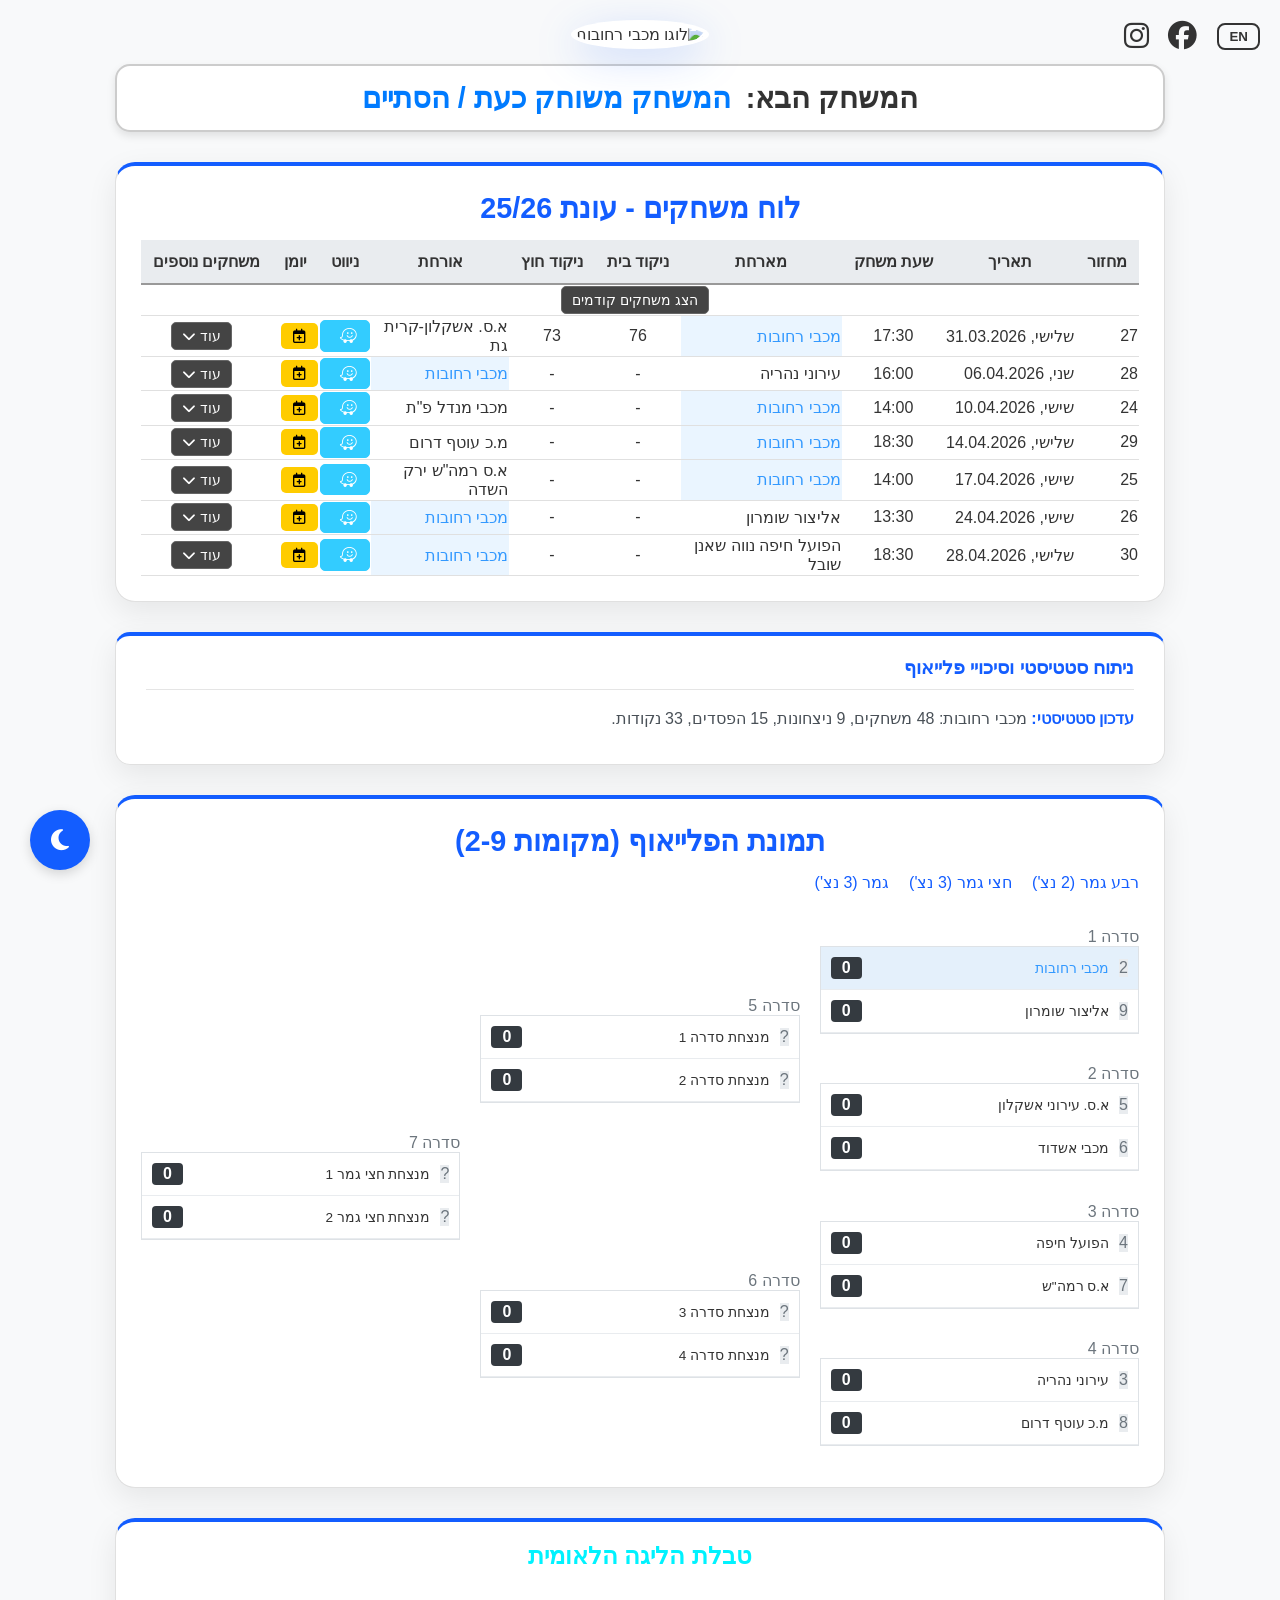
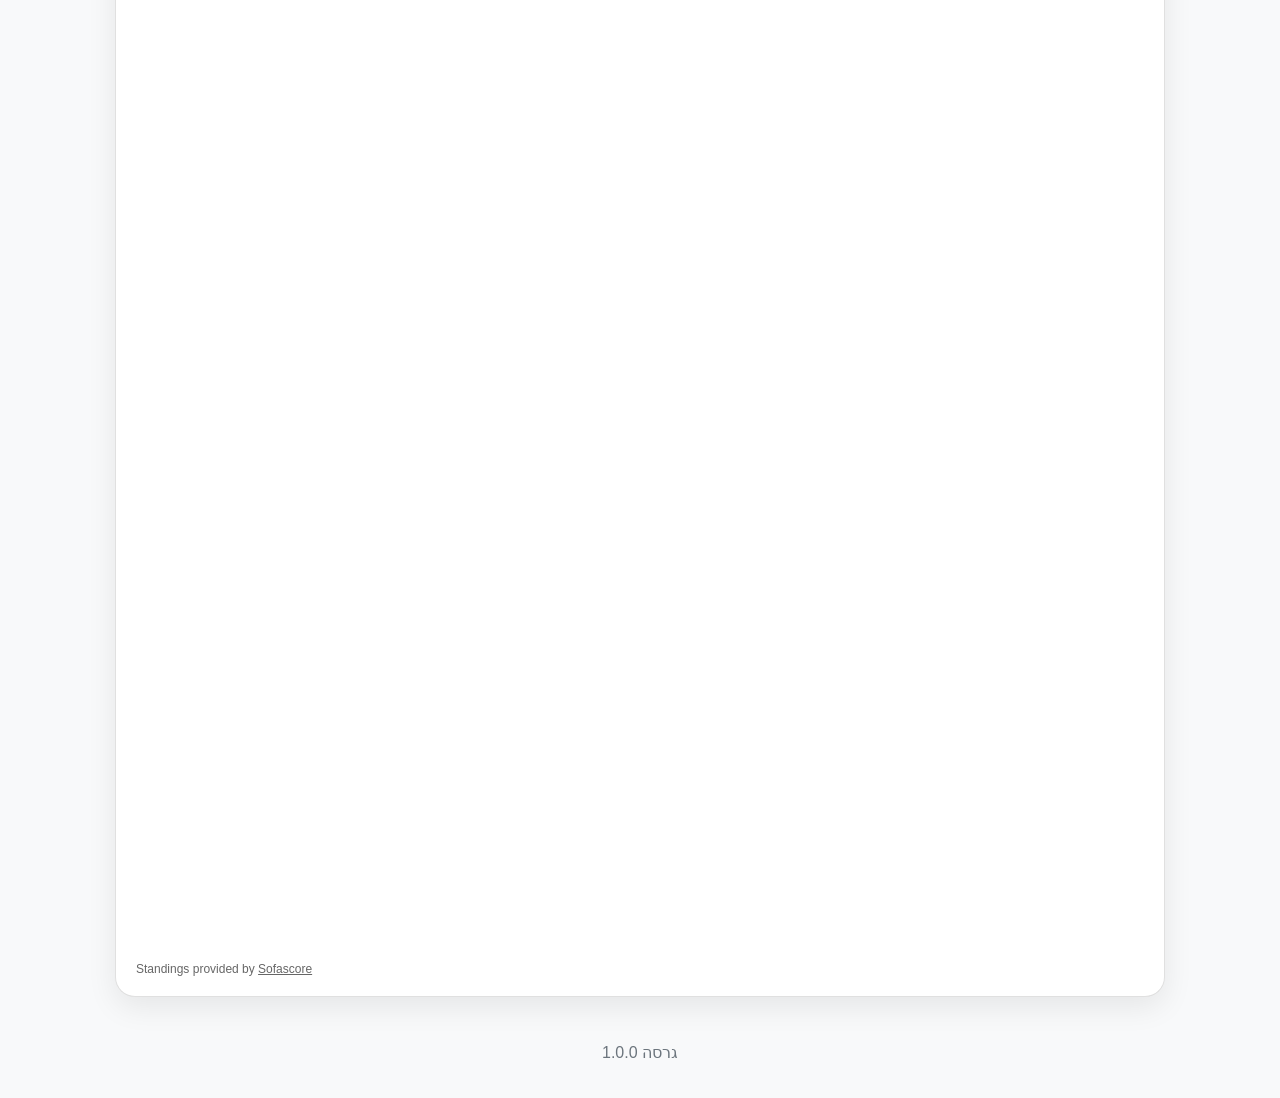
==== commit 18065eaf: "Automated update: games and insights" ====
--- a/index.html
+++ b/index.html
@@ -639,7 +639,7 @@
     <div class="insights-header" data-i18n="insights_title">ניתוח סטטיסטי וסיכויי פלייאוף</div>
     <div class="insights-content">
         <!-- INSIGHTS_START -->
-<p class="lang-he"><strong>עדכון סטטיסטי:</strong> מכבי רחובות: 24 משחקים, 9 ניצחונות, 15 הפסדים, 33 נקודות.</p>
+<p class="lang-he"><strong>עדכון סטטיסטי:</strong> מכבי רחובות: 48 משחקים, 9 ניצחונות, 15 הפסדים, 33 נקודות.</p>
 <!-- INSIGHTS_END -->
 </div>
 </div>
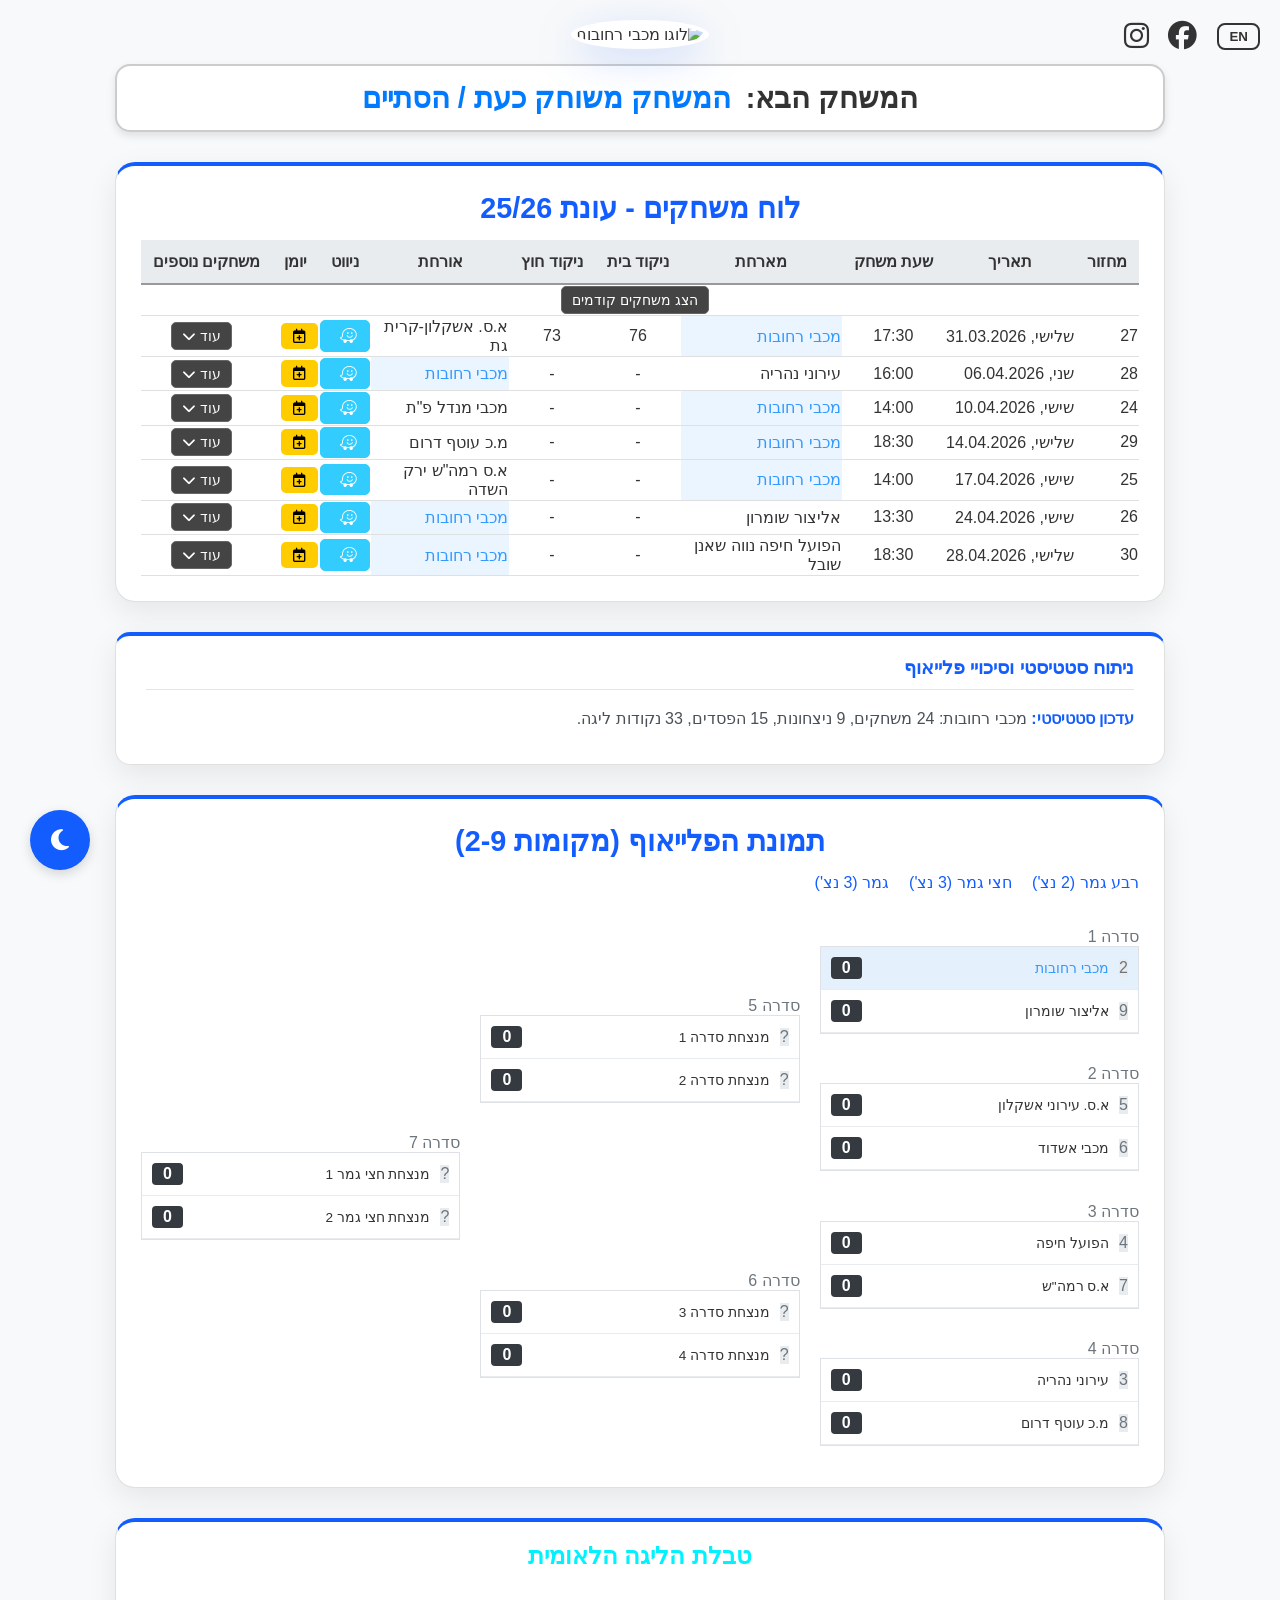
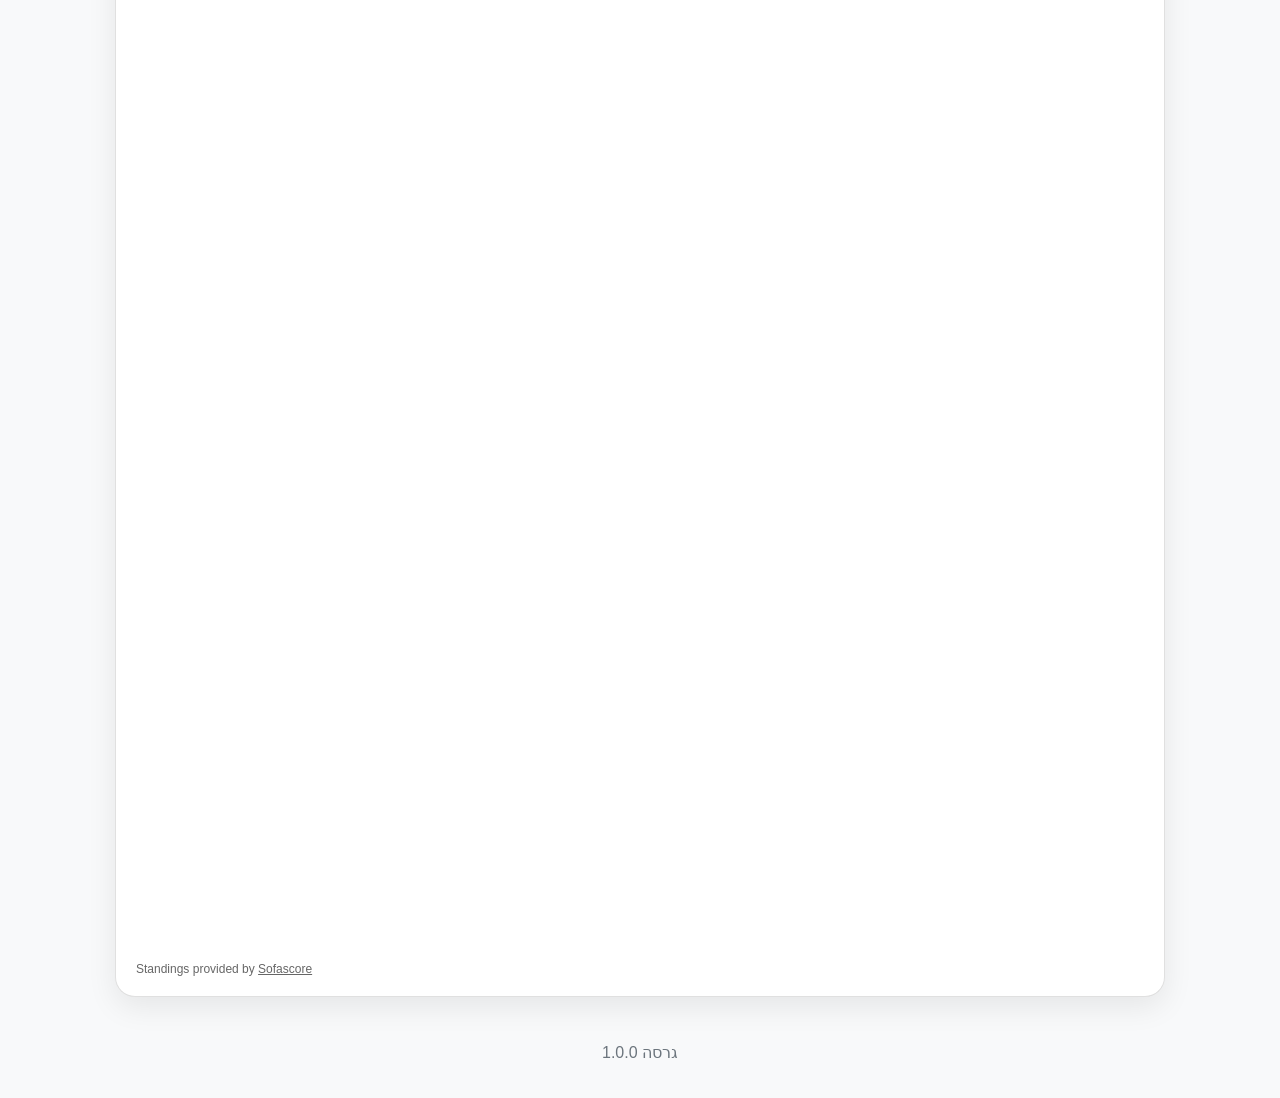
==== commit 1f12bd3f: "Automated update: games and insights" ====
--- a/index.html
+++ b/index.html
@@ -639,7 +639,7 @@
     <div class="insights-header" data-i18n="insights_title">ניתוח סטטיסטי וסיכויי פלייאוף</div>
     <div class="insights-content">
         <!-- INSIGHTS_START -->
-<p class="lang-he"><strong>עדכון סטטיסטי:</strong> מכבי רחובות: 48 משחקים, 9 ניצחונות, 15 הפסדים, 33 נקודות.</p>
+<p class="lang-he"><strong>עדכון סטטיסטי:</strong> מכבי רחובות: 24 משחקים, 9 ניצחונות, 15 הפסדים, 33 נקודות ליגה.</p>
 <!-- INSIGHTS_END -->
 </div>
 </div>
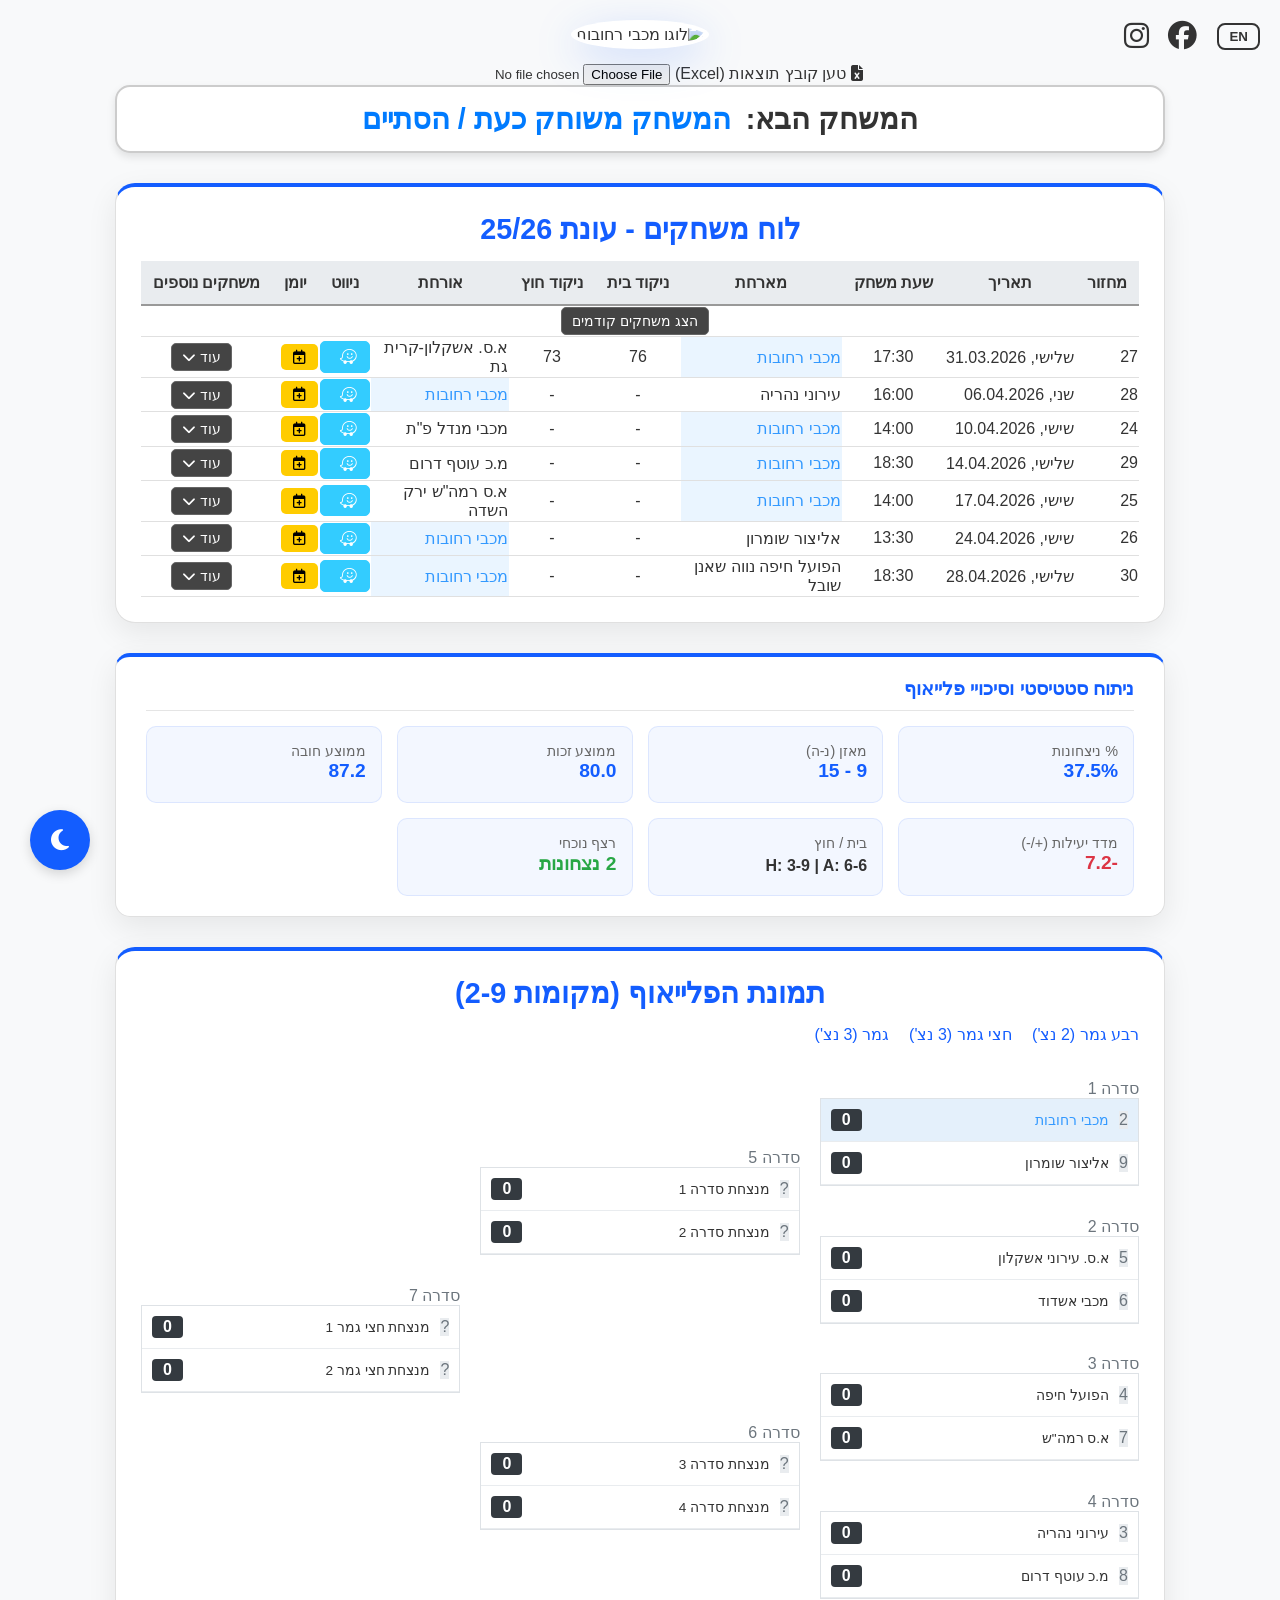
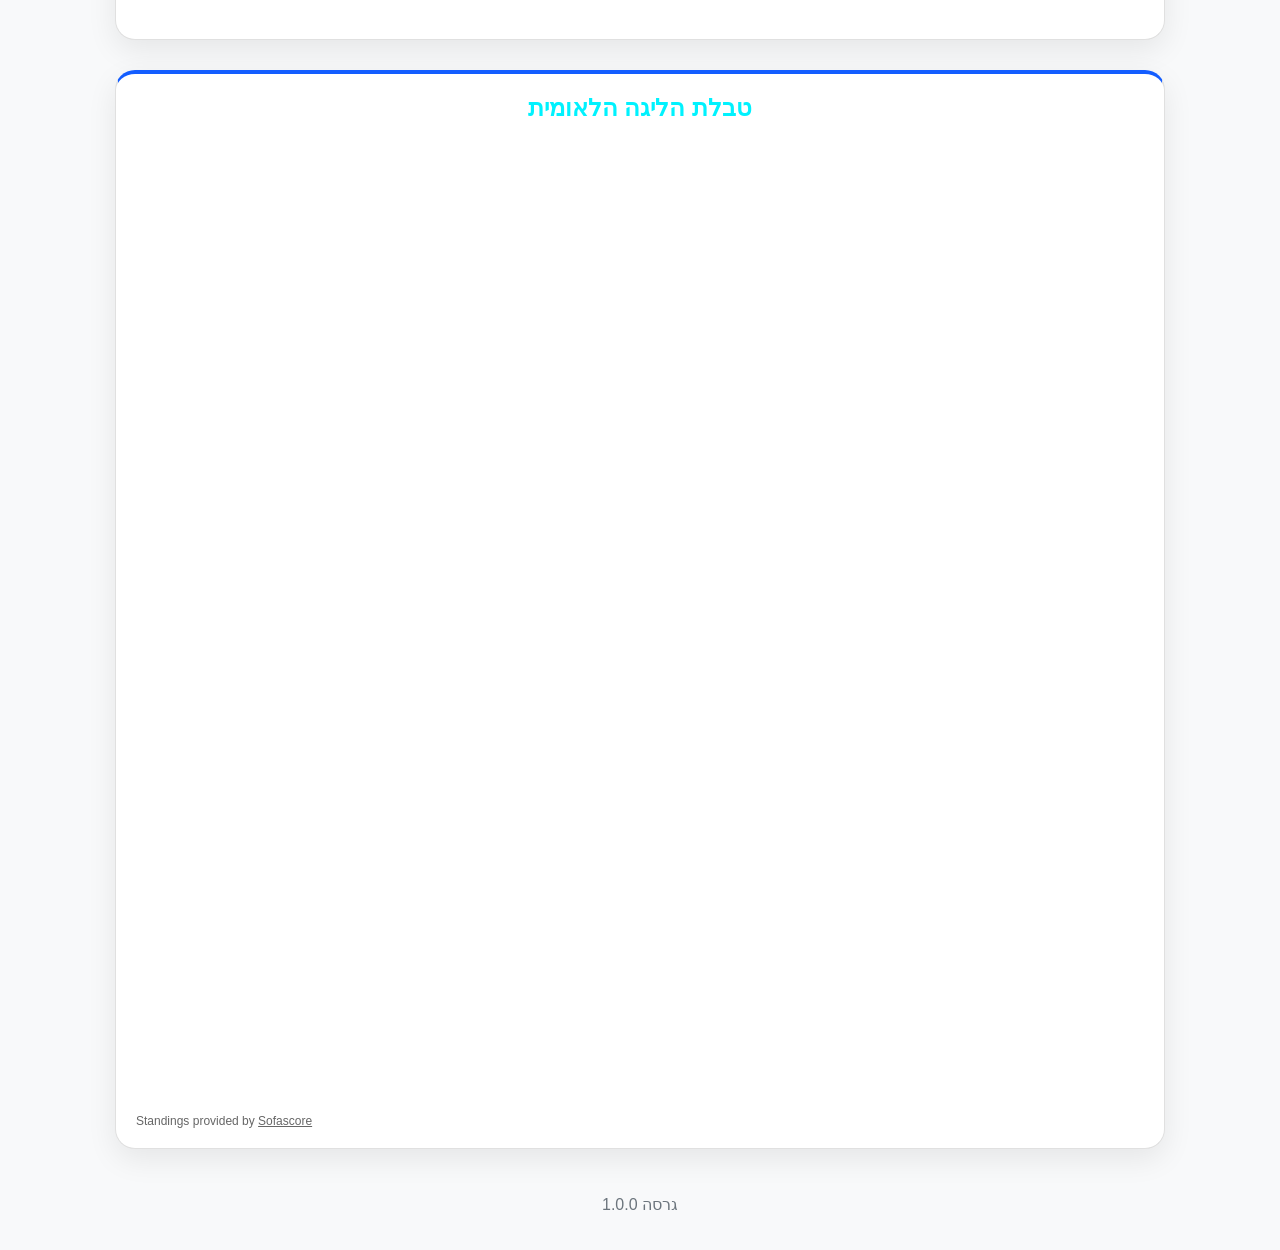
==== commit cd58f9f1: "UPDATE: 2024-06-01" ====
--- a/index.html
+++ b/index.html
@@ -6,6 +6,9 @@
     <title>פורטל משחקים - מכבי רחובות 25/26</title>
     <link rel="stylesheet" href="https://cdnjs.cloudflare.com/ajax/libs/font-awesome/6.5.1/css/all.min.css">
     
+    <!-- Excel Parsing Library -->
+    <script src="https://cdn.sheetjs.com/xlsx-latest/package/dist/xlsx.full.min.js"></script>
+
 <!-- Google tag (gtag.js) -->
 <script async src="https://www.googletagmanager.com/gtag/js?id=G-8VQKQ3BHCW"></script>
 <script>
@@ -188,7 +191,13 @@
         .timer-display { font-size: 1.8em; font-weight: bold; color: #007bff; }
         .insights-box { padding: 20px 30px; border-radius: 15px; margin-bottom: 30px; width: 100%; max-width: 1050px; box-sizing: border-box; }
         .insights-header { font-size: 1.2em; font-weight: bold; margin-bottom: 15px; border-bottom: 1px solid rgba(0,0,0,0.1); padding-bottom: 10px; display: flex; align-items: center; gap: 10px; }
-        .insights-content p { line-height: 1.6; margin-bottom: 12px; }
+        .insights-content { display: grid; grid-template-columns: repeat(auto-fit, minmax(200px, 1fr)); gap: 15px; }
+        .stat-card { background: rgba(19, 93, 255, 0.05); padding: 15px; border-radius: 10px; border: 1px solid rgba(19, 93, 255, 0.1); }
+        .dark-mode .stat-card { background: rgba(58, 134, 255, 0.1); border-color: var(--dark-border); }
+        .stat-card strong { display: block; font-size: 1.2em; color: var(--main-blue); margin-bottom: 5px; }
+        .dark-mode .stat-card strong { color: var(--dark-primary); }
+        .stat-label { font-size: 0.9em; color: #666; }
+        .dark-mode .stat-label { color: var(--dark-text-secondary); }
         .bracket-container { width: 100%; max-width: 1050px; padding: 25px; border-radius: 20px; margin-bottom: 30px; box-sizing: border-box; }
         .bracket-wrapper { display: flex; flex-direction: column; overflow-x: auto; }
         .bracket-headers { display: flex; gap: 20px; margin-bottom: 20px; min-width: 750px; }
@@ -276,6 +285,13 @@
 
 <div class="logo-container">
     <img src="https://i.ibb.co/W41jh0Vq/Copy-of-01.png" alt="לוגו מכבי רחובות">
+</div>
+
+<div class="sync-container">
+    <label for="excel-upload" class="file-input-label">
+        <i class="fas fa-file-excel"></i> <span data-i18n="upload_excel">טען קובץ תוצאות מהמנהלת</span>
+    </label>
+    <input type="file" id="excel-upload" accept=".xlsx, .xls">
 </div>
 
 <div class="countdown-box">
@@ -637,11 +653,9 @@
 
 <div class="insights-box">
     <div class="insights-header" data-i18n="insights_title">ניתוח סטטיסטי וסיכויי פלייאוף</div>
-    <div class="insights-content">
-        <!-- INSIGHTS_START -->
-<p class="lang-he"><strong>עדכון סטטיסטי:</strong> מכבי רחובות: 24 משחקים, 9 ניצחונות, 15 הפסדים, 33 נקודות ליגה.</p>
-<!-- INSIGHTS_END -->
-</div>
+    <div id="insights-dynamic-content" class="insights-content">
+        <p>טוען נתונים סטטיסטיים...</p>
+    </div>
 </div>
 
 <div class="bracket-container">
@@ -711,7 +725,25 @@
             timer_loading: "טוען שעון...",
             timer_days: " ימים | ",
             series: "סדרה",
-            timer_ended: "המשחק משוחק כעת / הסתיים"
+            timer_ended: "המשחק משוחק כעת / הסתיים",
+            upload_excel: "טען קובץ תוצאות (Excel)",
+            stat_offense: "ממוצע זכות",
+            stat_defense: "ממוצע חובה",
+            stat_efficiency: "מדד יעילות (+/-)",
+            stat_win_pct: "% ניצחונות",
+            win: "ניצחונות",
+            loss: "הפסדים",
+            stat_total: "משחקים ששוחקו",
+            stat_win_rate: "אחוז הצלחה",
+            stat_record: "מאזן (נ-ה)",
+            stat_home_away: "בית / חוץ",
+            stat_avg_score: "ממוצע נקודות",
+            stat_diff: "הפרש סלים מצטבר",
+            stat_streak: "רצף נוכחי",
+            win: "נצחונות",
+            loss: "הפסדים",
+            home: "בית",
+            away: "חוץ"
         },
         en: {
             title: "Games Portal - Maccabi Rehovot",
@@ -741,7 +773,25 @@
             timer_loading: "Loading timer...",
             timer_days: " Days | ",
             series: "Series",
-            timer_ended: "Game in progress / Finished"
+            timer_ended: "Game in progress / Finished",
+            upload_excel: "Upload Results (Excel)",
+            stat_offense: "PPG (Offense)",
+            stat_defense: "PPG (Defense)",
+            stat_efficiency: "Net Rating",
+            stat_win_pct: "Win %",
+            win: "W",
+            loss: "L",
+            stat_total: "Games Played",
+            stat_win_rate: "Win Rate",
+            stat_record: "Record (W-L)",
+            stat_home_away: "Home / Away",
+            stat_avg_score: "Avg Points",
+            stat_diff: "Total Point Diff",
+            stat_streak: "Current Streak",
+            win: "W",
+            loss: "L",
+            home: "Home",
+            away: "Away"
         }
     };
 
@@ -839,6 +889,7 @@
             }
         });
 
+        updateStatistics();
         render(); // Update JS-generated Bracket titles
     }
 
@@ -911,6 +962,113 @@
         window.open(url, '_blank');
     }
 
+    // מנגנון קריאת אקסל
+    document.getElementById('excel-upload').addEventListener('change', function(e) {
+        const file = e.target.files[0];
+        const reader = new FileReader();
+        reader.onload = function(evt) {
+            const data = evt.target.result;
+            const workbook = XLSX.read(data, { type: 'binary' });
+            const sheetName = workbook.SheetNames[0];
+            const sheet = workbook.Sheets[sheetName];
+            const json = XLSX.utils.sheet_to_json(sheet);
+            processExcelData(json);
+        };
+        reader.readAsBinaryString(file);
+    });
+
+    function processExcelData(data) {
+        // כאן תתבצע הלוגיקה של רינדור הטבלה מחדש על בסיס הנתונים מהאקסל
+        // כרגע נעדכן את הסטטיסטיקה ישירות מהנתונים שנטענו
+        updateStatistics(data);
+    }
+
+    function updateStatistics(externalData = null) {
+        let games = [];
+        
+        if (externalData) {
+            games = externalData; // כאן יש להתאים את שמות השדות לפי מבנה קובץ המנהלת
+        } else {
+            // Fallback: סריקת הטבלה הקיימת
+            const rows = document.querySelectorAll('#games-table-body tr.game-row:not(#past-games-toggle-row)');
+            rows.forEach(row => {
+                const cells = row.querySelectorAll('td');
+                if (cells.length < 7) return;
+                const homeScore = parseInt(cells[4].innerText);
+                const awayScore = parseInt(cells[5].innerText);
+                if (!isNaN(homeScore)) {
+                    games.push({
+                        rehovotScore: cells[3].classList.contains('rehovot-highlight') ? homeScore : awayScore,
+                        oppScore: cells[3].classList.contains('rehovot-highlight') ? awayScore : homeScore,
+                        isHome: cells[3].classList.contains('rehovot-highlight')
+                    });
+                }
+            });
+        }
+
+        const stats = games.reduce((acc, game) => {
+            acc.total++;
+            acc.scored += game.rehovotScore;
+            acc.conceded += game.oppScore;
+            
+            if (game.rehovotScore > game.oppScore) {
+                acc.wins++;
+                acc.streak.push('W');
+                game.isHome ? acc.homeWins++ : acc.awayWins++;
+            } else {
+                acc.losses++;
+                acc.streak.push('L');
+                game.isHome ? acc.homeLosses++ : acc.awayLosses++;
+            }
+            return acc;
+        }, { total: 0, wins: 0, losses: 0, homeWins: 0, homeLosses: 0, awayWins: 0, awayLosses: 0, scored: 0, conceded: 0, streak: [] });
+
+        const winPct = stats.total > 0 ? ((stats.wins / stats.total) * 100).toFixed(1) : "0";
+        const offAvg = stats.total > 0 ? (stats.scored / stats.total).toFixed(1) : "0";
+        const defAvg = stats.total > 0 ? (stats.conceded / stats.total).toFixed(1) : "0";
+        const netRating = (offAvg - defAvg).toFixed(1);
+
+        // חישוב רצף נוכחי
+        let streakCount = 0;
+        if (stats.streak.length > 0) {
+            const lastResult = stats.streak[stats.streak.length - 1];
+            for (let i = stats.streak.length - 1; i >= 0; i--) {
+                if (stats.streak[i] === lastResult) streakCount++;
+                else break;
+            }
+            stats.currentStreak = `${streakCount}${lastResult}`;
+        }
+
+        const container = document.getElementById('insights-dynamic-content');
+        const t = translations[currentLang];
+
+        container.innerHTML = `
+            <div class="stat-card"><span class="stat-label">${t.stat_win_pct}</span><strong>${winPct}%</strong></div>
+            <div class="stat-card"><span class="stat-label">${t.stat_record}</span><strong>${stats.wins} - ${stats.losses}</strong></div>
+            <div class="stat-card"><span class="stat-label">${t.stat_offense}</span><strong>${offAvg}</strong></div>
+            <div class="stat-card"><span class="stat-label">${t.stat_defense}</span><strong>${defAvg}</strong></div>
+            <div class="stat-card"><span class="stat-label">${t.stat_efficiency}</span><strong style="color:${netRating >= 0 ? '#28a745':'#dc3545'}">${netRating > 0 ? '+':''}${netRating}</strong></div>
+            <div class="stat-card">
+                <span class="stat-label">${t.stat_home_away}</span>
+                <div style="font-size: 1em; font-weight: bold; margin-top:5px;">H: ${stats.homeWins}-${stats.homeLosses} | A: ${stats.awayWins}-${stats.awayLosses}</div>
+            </div>
+            <div class="stat-card">
+                <span class="stat-label">${t.stat_streak}</span>
+                <strong style="color:${stats.currentStreak?.includes('W') ? '#28a745':'#dc3545'}">${formatStreak(stats.currentStreak)}</strong>
+            </div>
+        `;
+    }
+
+    function formatStreak(streakStr) {
+        if (!streakStr) return "-";
+        const count = streakStr.slice(0, -1);
+        const type = streakStr.slice(-1);
+        if (currentLang === 'he') {
+            return `${count} ${type === 'W' ? 'נצחונות' : 'הפסדים'}`;
+        }
+        return `${count}${type}`;
+    }
+
     const bracketData = {
         qf: [
             { id: 1, t1: "מכבי רחובות", s1: 0, t2: "אליצור שומרון", s2: 0, seed1: 2, seed2: 9 },
